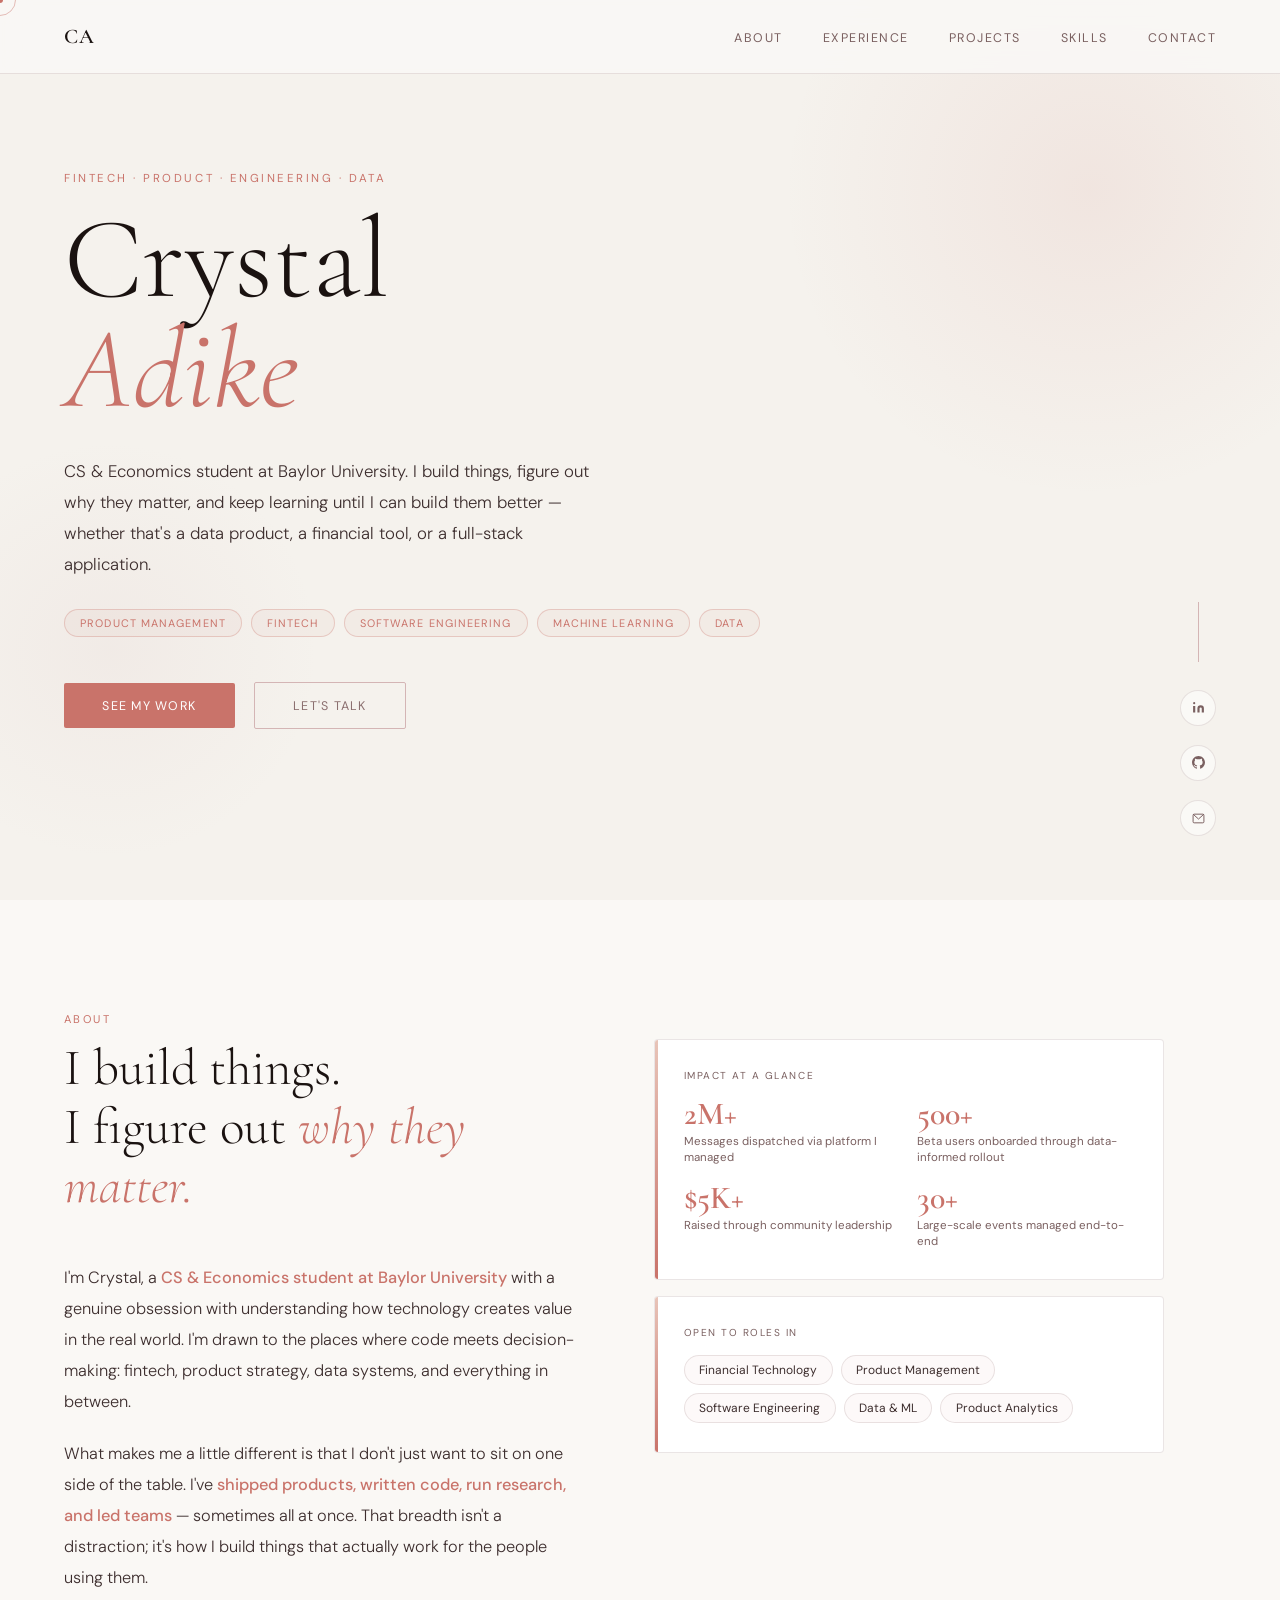
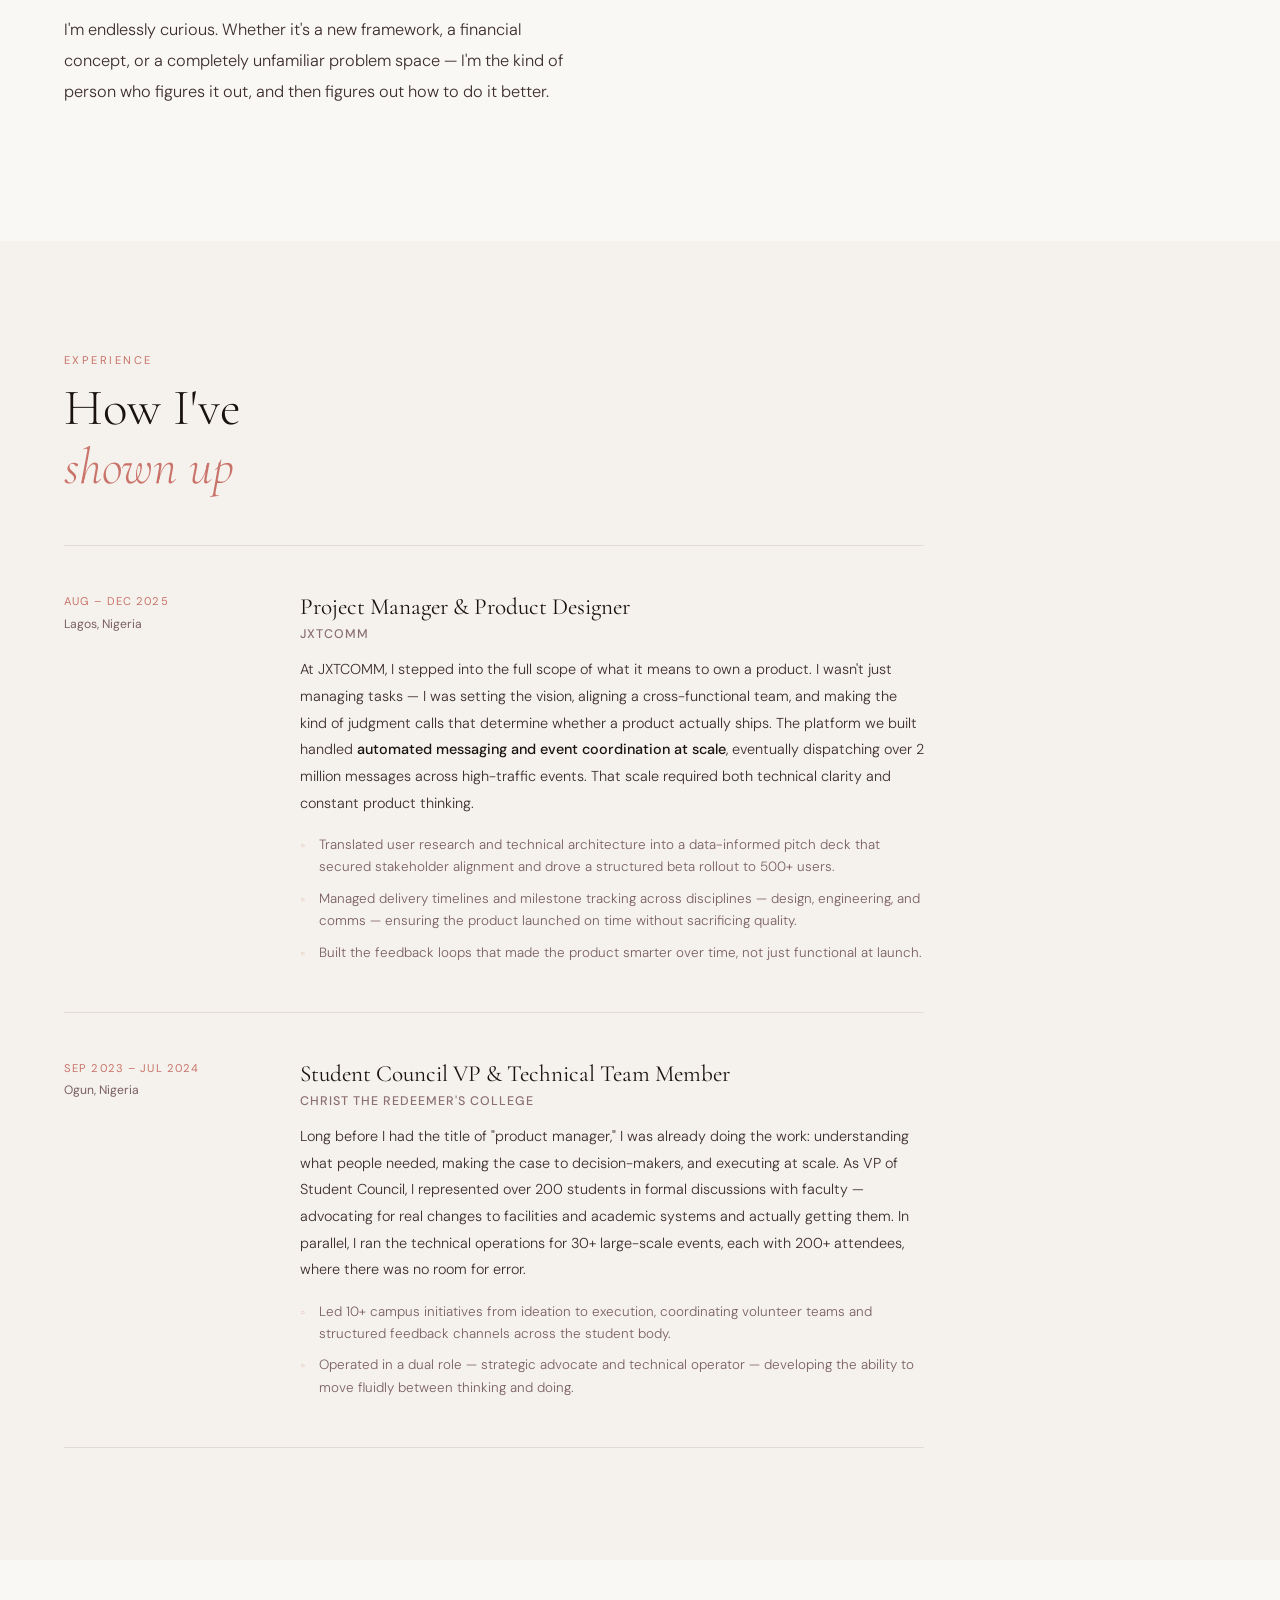
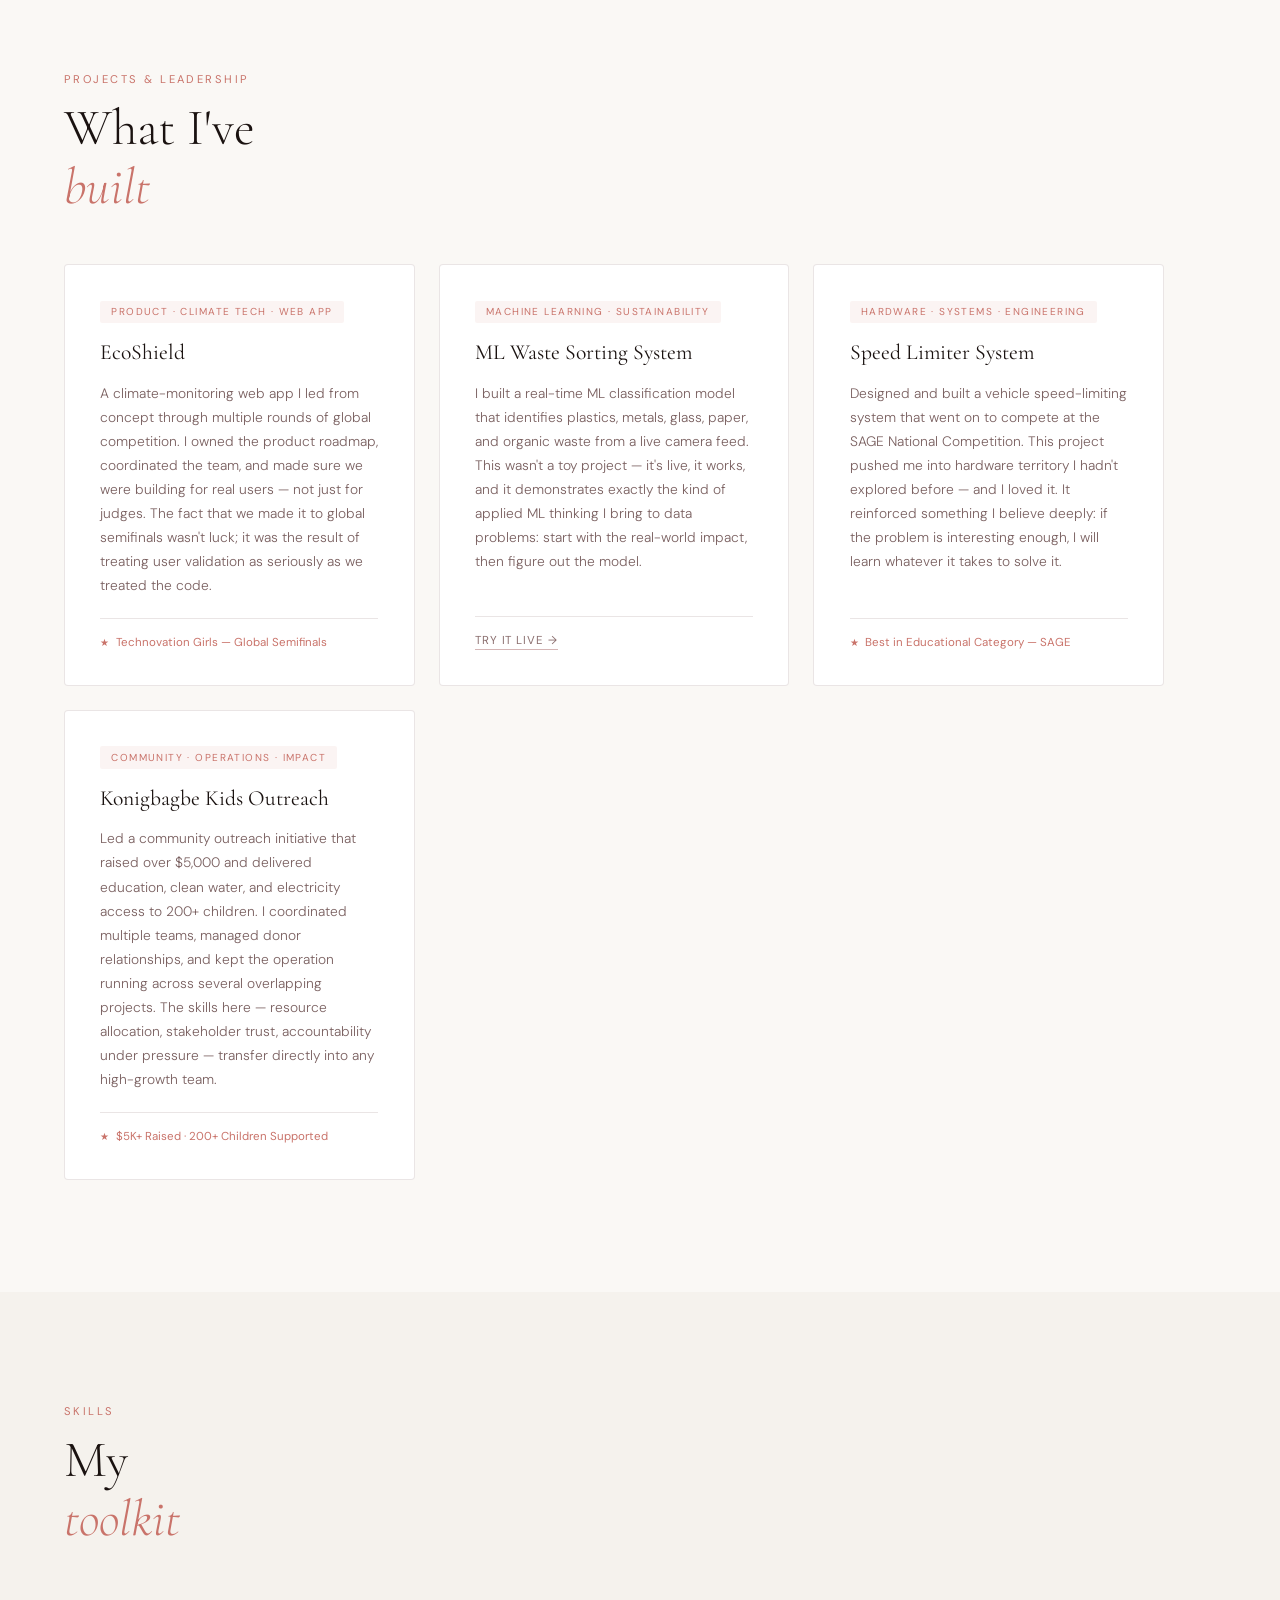
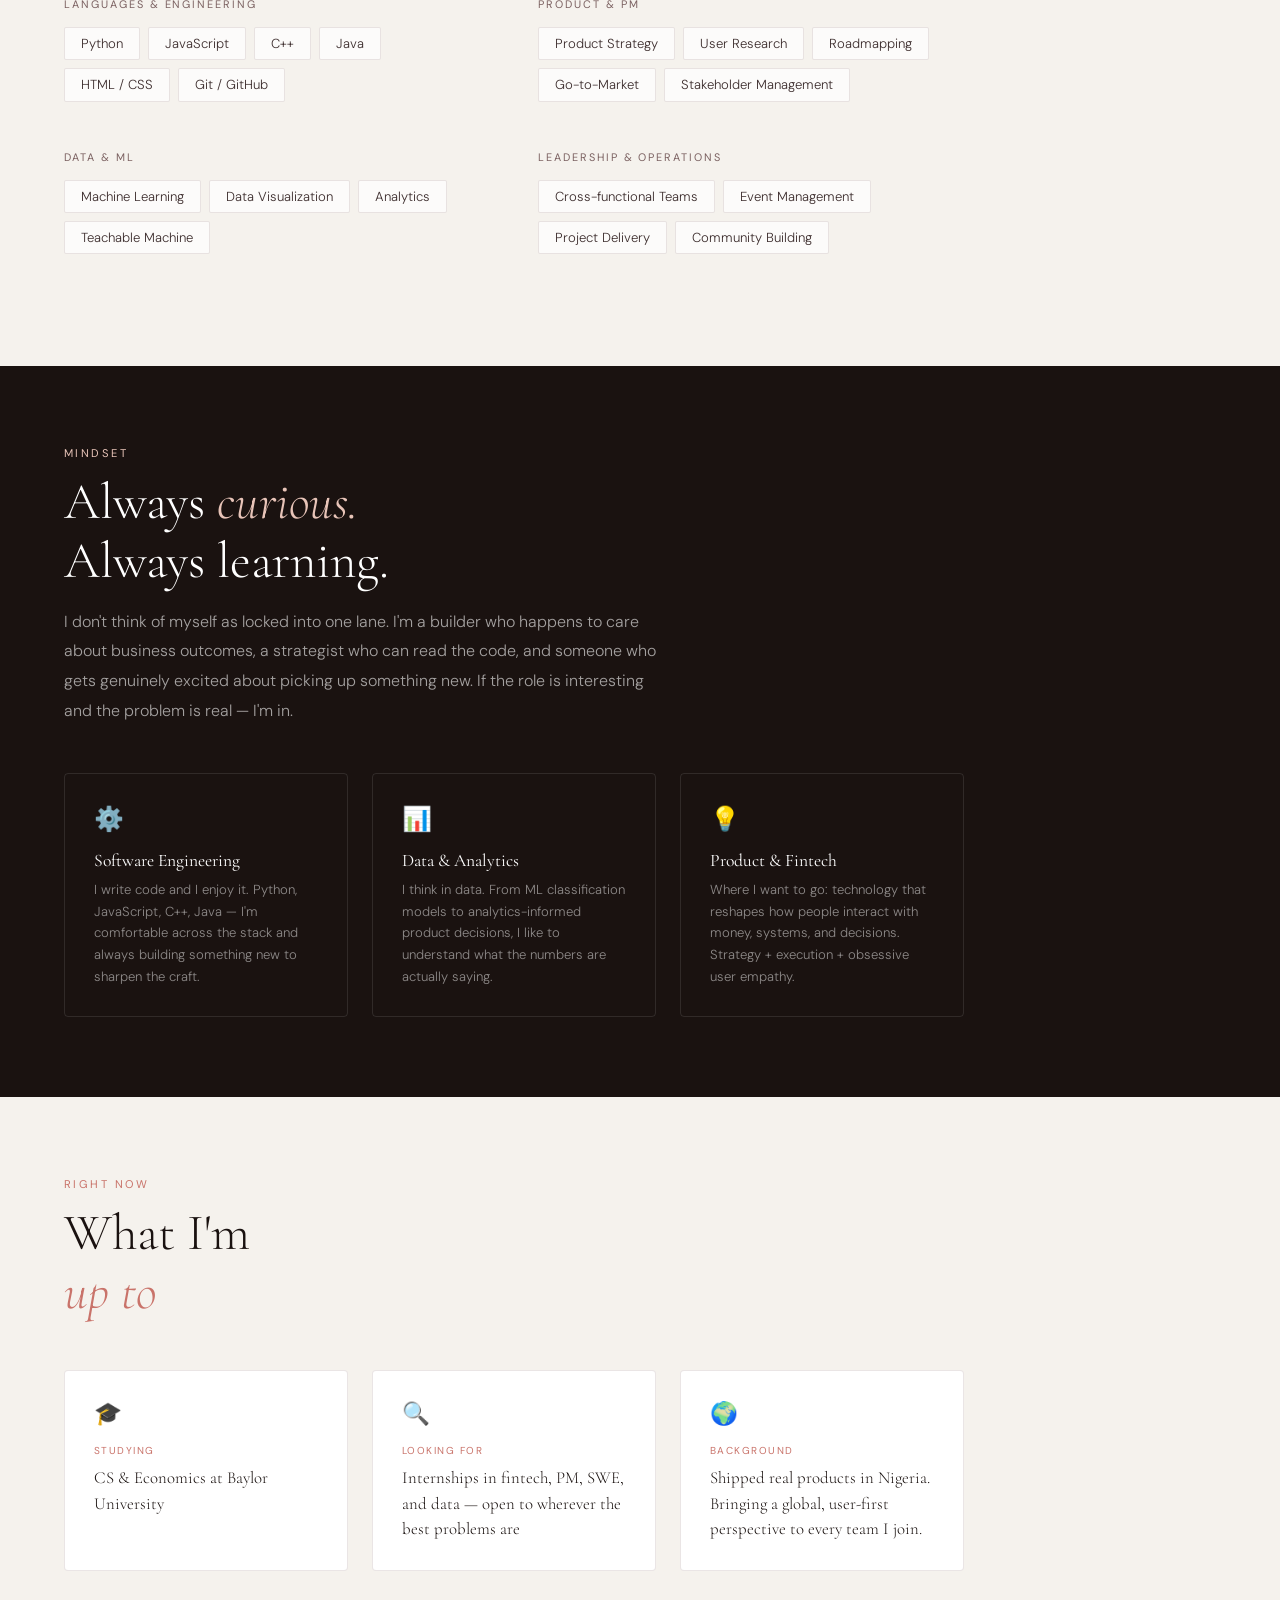
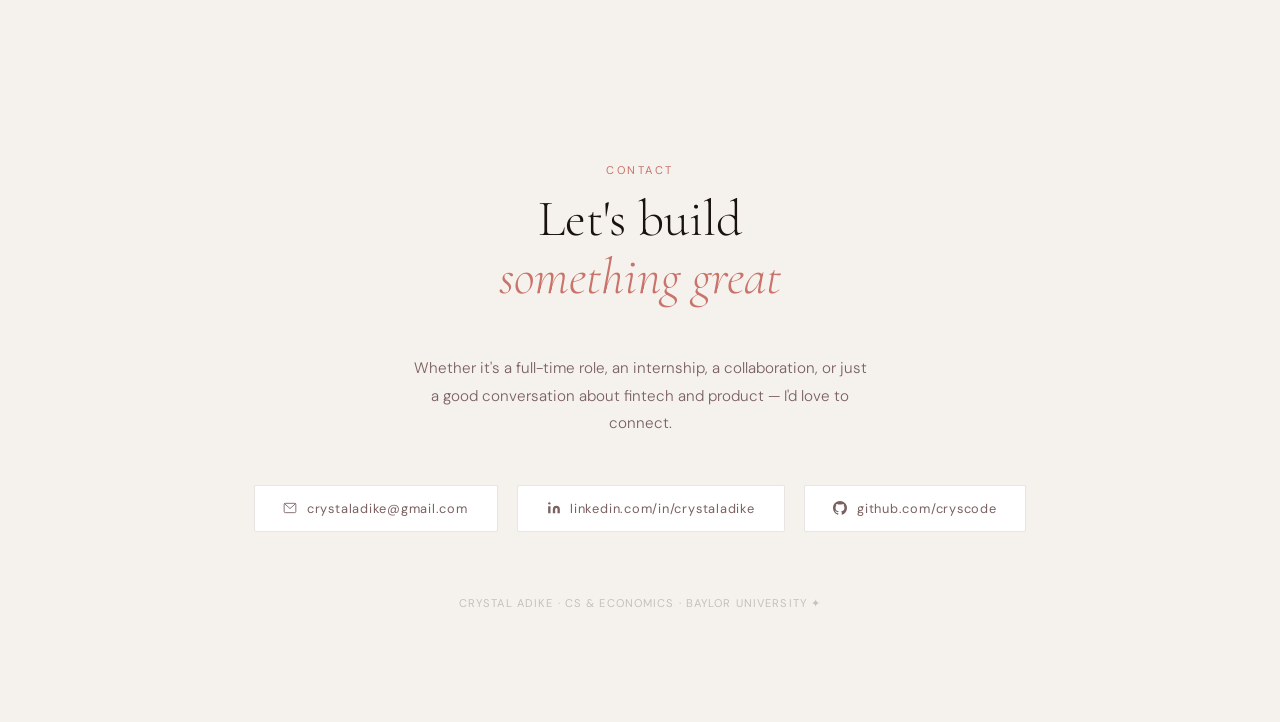
==== index.html @ 2ff9d984 "Update index.html" ====
<!DOCTYPE html>
<html lang="en">
<head>
<meta charset="UTF-8" />
<meta name="viewport" content="width=device-width, initial-scale=1.0"/>
<title>Crystal Adike</title>
<link href="https://fonts.googleapis.com/css2?family=Cormorant+Garamond:ital,wght@0,300;0,400;0,600;1,300;1,400&family=DM+Sans:opsz,wght@9..40,300;9..40,400;9..40,500&display=swap" rel="stylesheet"/>
<style>
  :root {
    --cream: #faf8f5;
    --warm-white: #f5f2ed;
    --blush: #e8c4b8;
    --rose: #c9736a;
    --deep-rose: #a85850;
    --mauve: #8b6f6f;
    --soft-mauve: #d4b5b5;
    --ink: #1a1210;
    --ink-light: #3d2e2e;
    --muted: #7a6060;
    --line: rgba(139,111,111,0.18);
  }
  *, *::before, *::after { box-sizing: border-box; margin: 0; padding: 0; }
  html { scroll-behavior: smooth; }
  body { font-family: 'DM Sans', sans-serif; background: var(--cream); color: var(--ink); overflow-x: hidden; }
  body::before {
    content: ''; position: fixed; inset: 0;
    background-image: url("data:image/svg+xml,%3Csvg viewBox='0 0 256 256' xmlns='http://www.w3.org/2000/svg'%3E%3Cfilter id='n'%3E%3CfeTurbulence type='fractalNoise' baseFrequency='0.9' numOctaves='4' stitchTiles='stitch'/%3E%3C/filter%3E%3Crect width='100%25' height='100%25' filter='url(%23n)' opacity='0.03'/%3E%3C/svg%3E");
    pointer-events: none; z-index: 0; opacity: 0.4;
  }

  /* ── NAV ── */
  nav {
    position: fixed; top: 0; left: 0; right: 0; z-index: 100;
    display: flex; justify-content: space-between; align-items: center;
    padding: 1.5rem 4rem;
    background: rgba(250,248,245,0.9); backdrop-filter: blur(14px);
    border-bottom: 1px solid var(--line);
  }
  .nav-logo { font-family: 'Cormorant Garamond', serif; font-size: 1.3rem; font-weight: 600; letter-spacing: 0.04em; color: var(--ink); text-decoration: none; }
  .nav-links { display: flex; gap: 2.5rem; list-style: none; }
  .nav-links a { font-size: 0.78rem; letter-spacing: 0.12em; text-transform: uppercase; color: var(--muted); text-decoration: none; transition: color 0.25s; }
  .nav-links a:hover { color: var(--rose); }

  /* ── HERO ── */
  #hero { min-height: 100vh; display: flex; flex-direction: column; justify-content: center; padding: 0 4rem; position: relative; overflow: visible; }
  .hero-bg-circle { position: absolute; border-radius: 50%; pointer-events: none; }
  .hero-bg-circle.c1 { width: 620px; height: 620px; background: radial-gradient(circle, rgba(201,115,106,0.1) 0%, transparent 70%); top: -120px; right: -120px; animation: float 8s ease-in-out infinite; }
  .hero-bg-circle.c2 { width: 420px; height: 420px; background: radial-gradient(circle, rgba(212,181,181,0.12) 0%, transparent 70%); bottom: 40px; left: -100px; animation: float 11s ease-in-out infinite reverse; }
  @keyframes float { 0%,100%{transform:translateY(0)} 50%{transform:translateY(-28px)} }

  .hero-eyebrow { font-size: 0.72rem; letter-spacing: 0.22em; text-transform: uppercase; color: var(--rose); margin-bottom: 1.2rem; opacity: 0; animation: fadeUp 0.8s 0.2s forwards; }
  .hero-name { font-family: 'Cormorant Garamond', serif; font-size: clamp(4rem,9vw,8rem); font-weight: 300; line-height: 0.95; color: var(--ink); opacity: 0; animation: fadeUp 0.9s 0.4s forwards; }
  .hero-name span { font-style: italic; color: var(--rose); }

  .hero-tagline { margin-top: 2rem; font-size: 1.05rem; font-weight: 300; color: var(--ink-light); max-width: 540px; line-height: 1.85; opacity: 0; animation: fadeUp 0.9s 0.6s forwards; }

  .hero-pills { margin-top: 1.8rem; display: flex; gap: 0.55rem; flex-wrap: wrap; opacity: 0; animation: fadeUp 0.9s 0.75s forwards; }
  .hero-pill { font-size: 0.68rem; letter-spacing: 0.1em; text-transform: uppercase; color: var(--rose); border: 1px solid rgba(201,115,106,0.3); padding: 0.38rem 0.95rem; border-radius: 20px; background: rgba(201,115,106,0.05); }

  .hero-cta { margin-top: 2.8rem; display: flex; gap: 1.2rem; align-items: center; opacity: 0; animation: fadeUp 0.9s 0.9s forwards; }
  .btn-primary { display: inline-block; padding: 0.9rem 2.4rem; background: var(--rose); color: #fff; font-size: 0.78rem; letter-spacing: 0.1em; text-transform: uppercase; text-decoration: none; border-radius: 2px; transition: background 0.25s, transform 0.2s; }
  .btn-primary:hover { background: var(--deep-rose); transform: translateY(-2px); }
  .btn-ghost { display: inline-block; padding: 0.9rem 2.4rem; border: 1px solid var(--soft-mauve); color: var(--mauve); font-size: 0.78rem; letter-spacing: 0.1em; text-transform: uppercase; text-decoration: none; border-radius: 2px; transition: border-color 0.25s, color 0.25s, transform 0.2s; }
  .btn-ghost:hover { border-color: var(--rose); color: var(--rose); transform: translateY(-2px); }

  .hero-socials { position: absolute; right: 4rem; bottom: 4rem; display: flex; flex-direction: column; gap: 1.2rem; align-items: center; opacity: 0; animation: fadeIn 1s 1.3s forwards; }
  .hero-socials::before { content: ''; display: block; width: 1px; height: 60px; background: var(--soft-mauve); margin-bottom: 0.5rem; }
  .social-icon { width: 36px; height: 36px; display: flex; align-items: center; justify-content: center; border: 1px solid var(--line); border-radius: 50%; color: var(--muted); text-decoration: none; transition: all 0.25s; background: rgba(255,255,255,0.5); }
  .social-icon:hover { border-color: var(--rose); color: var(--rose); background: rgba(201,115,106,0.08); transform: scale(1.1); }

  @keyframes fadeUp { from{opacity:0;transform:translateY(24px)} to{opacity:1;transform:translateY(0)} }
  @keyframes fadeIn { from{opacity:0} to{opacity:1} }

  /* ── SECTIONS ── */
  section { padding: 7rem 4rem; position: relative; }
  section:nth-child(even) { background: var(--warm-white); }
  .section-label { font-size: 0.7rem; letter-spacing: 0.22em; text-transform: uppercase; color: var(--rose); margin-bottom: 0.8rem; }
  .section-title { font-family: 'Cormorant Garamond', serif; font-size: clamp(2rem,4vw,3.2rem); font-weight: 300; line-height: 1.15; color: var(--ink); margin-bottom: 3rem; }
  .section-title em { font-style: italic; color: var(--rose); }

  /* ── ABOUT ── */
  #about .about-grid { display: grid; grid-template-columns: 1fr 1fr; gap: 5rem; align-items: start; max-width: 1100px; }
  .about-text p { font-size: 1.02rem; font-weight: 300; color: var(--ink-light); line-height: 1.9; margin-bottom: 1.3rem; }
  .about-text strong { font-weight: 500; color: var(--rose); }
  .about-cards { display: flex; flex-direction: column; gap: 1rem; }
  .about-card { background: #fff; border: 1px solid var(--line); border-radius: 4px; padding: 1.8rem; position: relative; overflow: hidden; }
  .about-card::before { content: ''; position: absolute; top: 0; left: 0; width: 3px; height: 100%; background: linear-gradient(to bottom, var(--blush), var(--rose)); }
  .about-card-label { font-size: 0.63rem; letter-spacing: 0.15em; text-transform: uppercase; color: var(--muted); margin-bottom: 1rem; }
  .stat-row { display: grid; grid-template-columns: 1fr 1fr; gap: 1rem; }
  .stat-item { display: flex; flex-direction: column; gap: 0.25rem; }
  .stat-num { font-family: 'Cormorant Garamond', serif; font-size: 2rem; font-weight: 600; color: var(--rose); line-height: 1; }
  .stat-label { font-size: 0.72rem; color: var(--muted); line-height: 1.4; }
  .focus-tags { display: flex; flex-wrap: wrap; gap: 0.5rem; }
  .focus-tag { font-size: 0.75rem; color: var(--ink-light); border: 1px solid var(--line); padding: 0.38rem 0.9rem; border-radius: 20px; background: rgba(201,115,106,0.04); }

  /* ── EXPERIENCE ── */
  #experience .exp-list { max-width: 860px; }
  .exp-item { display: grid; grid-template-columns: 180px 1fr; gap: 3.5rem; padding: 3rem 0; border-bottom: 1px solid var(--line); }
  .exp-item:first-of-type { border-top: 1px solid var(--line); }
  .exp-date { font-size: 0.7rem; letter-spacing: 0.1em; color: var(--rose); text-transform: uppercase; margin-bottom: 0.4rem; }
  .exp-location { font-size: 0.76rem; color: var(--muted); line-height: 1.5; }
  .exp-role { font-family: 'Cormorant Garamond', serif; font-size: 1.45rem; font-weight: 400; color: var(--ink); margin-bottom: 0.25rem; line-height: 1.2; }
  .exp-company { font-size: 0.78rem; font-weight: 500; letter-spacing: 0.08em; text-transform: uppercase; color: var(--mauve); margin-bottom: 0.9rem; }
  .exp-narrative { font-size: 0.9rem; font-weight: 300; color: var(--ink-light); line-height: 1.85; margin-bottom: 1.1rem; }
  .exp-narrative strong { font-weight: 500; color: var(--ink); }
  .exp-highlights { list-style: none; display: flex; flex-direction: column; gap: 0.6rem; }
  .exp-highlights li { font-size: 0.84rem; font-weight: 300; color: var(--muted); line-height: 1.65; padding-left: 1.2rem; position: relative; }
  .exp-highlights li::before { content: '◦'; position: absolute; left: 0; color: var(--blush); font-size: 0.9rem; }

  /* ── PROJECTS ── */
  #projects .projects-grid { display: grid; grid-template-columns: repeat(auto-fill, minmax(300px, 1fr)); gap: 1.5rem; max-width: 1100px; }
  .project-card { background: #fff; border: 1px solid var(--line); border-radius: 4px; padding: 2.2rem; transition: transform 0.3s, box-shadow 0.3s; position: relative; overflow: hidden; display: flex; flex-direction: column; }
  .project-card::after { content: ''; position: absolute; bottom: 0; left: 0; right: 0; height: 3px; background: linear-gradient(to right, var(--blush), var(--rose)); transform: scaleX(0); transform-origin: left; transition: transform 0.35s; }
  .project-card:hover { transform: translateY(-5px); box-shadow: 0 18px 44px rgba(139,111,111,0.11); }
  .project-card:hover::after { transform: scaleX(1); }
  .project-tag { display: inline-block; font-size: 0.63rem; letter-spacing: 0.14em; text-transform: uppercase; color: var(--rose); background: rgba(201,115,106,0.08); padding: 0.3rem 0.7rem; border-radius: 2px; margin-bottom: 1rem; width: fit-content; }
  .project-title { font-family: 'Cormorant Garamond', serif; font-size: 1.35rem; font-weight: 400; color: var(--ink); margin-bottom: 0.9rem; line-height: 1.25; }
  .project-desc { font-size: 0.86rem; font-weight: 300; color: var(--muted); line-height: 1.75; flex: 1; }
  .project-footer { display: flex; align-items: center; justify-content: space-between; margin-top: 1.3rem; padding-top: 1rem; border-top: 1px solid var(--line); }
  .project-award { display: flex; align-items: center; gap: 0.4rem; font-size: 0.72rem; color: var(--rose); }
  .project-award::before { content: '★'; font-size: 0.65rem; }
  .project-link { font-size: 0.72rem; letter-spacing: 0.08em; text-transform: uppercase; color: var(--mauve); text-decoration: none; border-bottom: 1px solid var(--soft-mauve); padding-bottom: 1px; transition: color 0.2s, border-color 0.2s; }
  .project-link:hover { color: var(--rose); border-color: var(--rose); }

  /* ── SKILLS ── */
  #skills .skills-layout { display: grid; grid-template-columns: repeat(2, 1fr); gap: 3rem; max-width: 900px; }
  .skill-group-title { font-size: 0.68rem; letter-spacing: 0.18em; text-transform: uppercase; color: var(--muted); margin-bottom: 1rem; }
  .skill-tags { display: flex; flex-wrap: wrap; gap: 0.5rem; }
  .skill-tag { font-size: 0.82rem; font-weight: 300; color: var(--ink-light); border: 1px solid var(--line); padding: 0.45rem 1rem; border-radius: 2px; transition: all 0.25s; background: rgba(255,255,255,0.7); }
  .skill-tag:hover { border-color: var(--rose); color: var(--rose); background: rgba(201,115,106,0.04); }

  /* ── LEARNING BANNER ── */
  #learning {
    background: var(--ink); color: #fff; padding: 5rem 4rem;
  }
  #learning .section-label { color: var(--blush); }
  #learning .section-title { color: #fff; margin-bottom: 1rem; }
  #learning .section-title em { color: var(--blush); }
  .learning-sub { font-size: 1rem; font-weight: 300; color: rgba(255,255,255,0.6); max-width: 600px; line-height: 1.85; margin-bottom: 3rem; }
  .learning-grid { display: grid; grid-template-columns: repeat(3, 1fr); gap: 1.5rem; max-width: 900px; }
  .learning-card { border: 1px solid rgba(255,255,255,0.1); border-radius: 4px; padding: 1.8rem; transition: border-color 0.3s, background 0.3s; }
  .learning-card:hover { border-color: rgba(232,196,184,0.35); background: rgba(255,255,255,0.03); }
  .learning-icon { font-size: 1.5rem; margin-bottom: 1rem; }
  .learning-card-title { font-family: 'Cormorant Garamond', serif; font-size: 1.1rem; font-weight: 400; color: #fff; margin-bottom: 0.5rem; }
  .learning-card-text { font-size: 0.82rem; font-weight: 300; color: rgba(255,255,255,0.5); line-height: 1.65; }

  /* ── CURRENTLY ── */
  #currently { padding: 5rem 4rem; }
  .currently-grid { display: grid; grid-template-columns: repeat(3, 1fr); gap: 1.5rem; max-width: 900px; }
  .currently-card { border: 1px solid var(--line); border-radius: 4px; padding: 1.8rem; background: #fff; transition: border-color 0.3s; }
  .currently-card:hover { border-color: var(--soft-mauve); }
  .currently-icon { font-size: 1.4rem; margin-bottom: 1rem; }
  .currently-label { font-size: 0.63rem; letter-spacing: 0.15em; text-transform: uppercase; color: var(--rose); margin-bottom: 0.5rem; }
  .currently-val { font-family: 'Cormorant Garamond', serif; font-size: 1.05rem; font-weight: 300; color: var(--ink); line-height: 1.5; }

  /* ── CONTACT ── */
  #contact { text-align: center; background: var(--warm-white); }
  .contact-sub { font-size: 0.95rem; font-weight: 300; color: var(--muted); margin: 0 auto 3rem; max-width: 460px; line-height: 1.8; }
  .contact-links { display: flex; justify-content: center; gap: 1.2rem; flex-wrap: wrap; margin-bottom: 4rem; }
  .contact-link { display: flex; align-items: center; gap: 0.6rem; font-size: 0.8rem; letter-spacing: 0.06em; color: var(--muted); text-decoration: none; padding: 0.85rem 1.8rem; border: 1px solid var(--line); border-radius: 2px; background: #fff; transition: all 0.25s; }
  .contact-link:hover { border-color: var(--rose); color: var(--rose); background: rgba(201,115,106,0.04); }
  .footer-note { font-size: 0.7rem; color: rgba(26,18,16,0.22); letter-spacing: 0.1em; text-transform: uppercase; }

  /* ── REVEAL ── */
  .reveal { opacity: 0; transform: translateY(28px); transition: opacity 0.7s ease, transform 0.7s ease; }
  .reveal.visible { opacity: 1; transform: translateY(0); }

  /* ── CURSOR ── */
  .cursor-dot { width: 6px; height: 6px; background: var(--rose); border-radius: 50%; position: fixed; pointer-events: none; z-index: 9999; transform: translate(-50%,-50%); }
  .cursor-ring { width: 32px; height: 32px; border: 1px solid rgba(201,115,106,0.45); border-radius: 50%; position: fixed; pointer-events: none; z-index: 9998; transform: translate(-50%,-50%); transition: width 0.2s, height 0.2s, border-color 0.2s; }

  /* ── RESPONSIVE ── */
  @media (max-width: 768px) {
    nav { padding: 1.2rem 1.5rem; }
    .nav-links { gap: 1.5rem; }
    section, #learning, #currently, #contact { padding: 5rem 1.5rem; }
    #hero { padding: 0 1.5rem; }
    #about .about-grid, #skills .skills-layout, .learning-grid, .currently-grid { grid-template-columns: 1fr; gap: 2rem; }
    .exp-item { grid-template-columns: 1fr; gap: 0.5rem; }
    .hero-socials { display: none; }
  }
</style>
</head>
<body>

<div class="cursor-dot" id="dot"></div>
<div class="cursor-ring" id="ring"></div>

<!-- NAV -->
<nav>
  <a href="#hero" class="nav-logo">CA</a>
  <ul class="nav-links">
    <li><a href="#about">About</a></li>
    <li><a href="#experience">Experience</a></li>
    <li><a href="#projects">Projects</a></li>
    <li><a href="#skills">Skills</a></li>
    <li><a href="#contact">Contact</a></li>
  </ul>
</nav>

<!-- HERO -->
<section id="hero">
  <div class="hero-bg-circle c1"></div>
  <div class="hero-bg-circle c2"></div>
  <p class="hero-eyebrow">Fintech · Product · Engineering · Data</p>
  <h1 class="hero-name">Crystal<br/><span>Adike</span></h1>
  <p class="hero-tagline">CS & Economics student at Baylor University. I build things, figure out why they matter, and keep learning until I can build them better — whether that's a data product, a financial tool, or a full-stack application.</p>
  <div class="hero-pills">
    <span class="hero-pill">Product Management</span>
    <span class="hero-pill">Fintech</span>
    <span class="hero-pill">Software Engineering</span>
    <span class="hero-pill">Machine Learning</span>
    <span class="hero-pill">Data</span>
  </div>
  <div class="hero-cta">
    <a href="#projects" class="btn-primary">See My Work</a>
    <a href="#contact" class="btn-ghost">Let's Talk</a>
  </div>
  <div class="hero-socials">
    <a href="https://linkedin.com/in/crystaladike" target="_blank" class="social-icon" title="LinkedIn">
      <svg width="13" height="13" viewBox="0 0 24 24" fill="currentColor"><path d="M16 8a6 6 0 016 6v7h-4v-7a2 2 0 00-2-2 2 2 0 00-2 2v7h-4v-7a6 6 0 016-6zM2 9h4v12H2z"/><circle cx="4" cy="4" r="2"/></svg>
    </a>
    <a href="https://github.com/cryscode" target="_blank" class="social-icon" title="GitHub">
      <svg width="13" height="13" viewBox="0 0 24 24" fill="currentColor"><path d="M12 0C5.37 0 0 5.37 0 12c0 5.3 3.438 9.8 8.205 11.385.6.113.82-.258.82-.577 0-.285-.01-1.04-.015-2.04-3.338.724-4.042-1.61-4.042-1.61-.546-1.387-1.333-1.756-1.333-1.756-1.09-.745.083-.73.083-.73 1.205.085 1.838 1.236 1.838 1.236 1.07 1.835 2.809 1.305 3.495.998.108-.776.417-1.305.76-1.605-2.665-.3-5.466-1.332-5.466-5.93 0-1.31.465-2.38 1.235-3.22-.135-.303-.54-1.523.105-3.176 0 0 1.005-.322 3.3 1.23.96-.267 1.98-.399 3-.405 1.02.006 2.04.138 3 .405 2.28-1.552 3.285-1.23 3.285-1.23.645 1.653.24 2.873.12 3.176.765.84 1.23 1.91 1.23 3.22 0 4.61-2.805 5.625-5.475 5.92.42.36.81 1.096.81 2.22 0 1.606-.015 2.896-.015 3.286 0 .315.21.69.825.57C20.565 21.795 24 17.295 24 12c0-6.63-5.37-12-12-12"/></svg>
    </a>
    <a href="mailto:crystaladike@gmail.com" class="social-icon" title="Email">
      <svg width="13" height="13" viewBox="0 0 24 24" fill="none" stroke="currentColor" stroke-width="1.8"><rect x="2" y="4" width="20" height="16" rx="2"/><polyline points="2,4 12,13 22,4"/></svg>
    </a>
  </div>
</section>

<!-- ABOUT -->
<section id="about">
  <p class="section-label reveal">About</p>
  <div class="about-grid">
    <div class="about-text reveal">
      <h2 class="section-title">I build things.<br/>I figure out <em>why they matter.</em></h2>
      <p>I'm Crystal, a <strong>CS & Economics student at Baylor University</strong> with a genuine obsession with understanding how technology creates value in the real world. I'm drawn to the places where code meets decision-making: fintech, product strategy, data systems, and everything in between.</p>
      <p>What makes me a little different is that I don't just want to sit on one side of the table. I've <strong>shipped products, written code, run research, and led teams</strong> — sometimes all at once. That breadth isn't a distraction; it's how I build things that actually work for the people using them.</p>
      <p>I'm endlessly curious. Whether it's a new framework, a financial concept, or a completely unfamiliar problem space — I'm the kind of person who figures it out, and then figures out how to do it better.</p>
    </div>
    <div class="about-visual reveal">
      <div class="about-cards">
        <div class="about-card">
          <p class="about-card-label">Impact at a glance</p>
          <div class="stat-row">
            <div class="stat-item"><span class="stat-num">2M+</span><span class="stat-label">Messages dispatched via platform I managed</span></div>
            <div class="stat-item"><span class="stat-num">500+</span><span class="stat-label">Beta users onboarded through data-informed rollout</span></div>
            <div class="stat-item"><span class="stat-num">$5K+</span><span class="stat-label">Raised through community leadership</span></div>
            <div class="stat-item"><span class="stat-num">30+</span><span class="stat-label">Large-scale events managed end-to-end</span></div>
          </div>
        </div>
        <div class="about-card">
          <p class="about-card-label">Open to roles in</p>
          <div class="focus-tags">
            <span class="focus-tag">Financial Technology</span>
            <span class="focus-tag">Product Management</span>
            <span class="focus-tag">Software Engineering</span>
            <span class="focus-tag">Data & ML</span>
            <span class="focus-tag">Product Analytics</span>
          </div>
        </div>
      </div>
    </div>
  </div>
</section>

<!-- EXPERIENCE -->
<section id="experience">
  <p class="section-label reveal">Experience</p>
  <h2 class="section-title reveal">How I've<br/><em>shown up</em></h2>
  <div class="exp-list">

    <div class="exp-item reveal">
      <div class="exp-meta">
        <p class="exp-date">Aug – Dec 2025</p>
        <p class="exp-location">Lagos, Nigeria</p>
      </div>
      <div>
        <p class="exp-role">Project Manager & Product Designer</p>
        <p class="exp-company">JXTCOMM</p>
        <p class="exp-narrative">
          At JXTCOMM, I stepped into the full scope of what it means to own a product. I wasn't just managing tasks — I was setting the vision, aligning a cross-functional team, and making the kind of judgment calls that determine whether a product actually ships. The platform we built handled <strong>automated messaging and event coordination at scale</strong>, eventually dispatching over 2 million messages across high-traffic events. That scale required both technical clarity and constant product thinking.
        </p>
        <ul class="exp-highlights">
          <li>Translated user research and technical architecture into a data-informed pitch deck that secured stakeholder alignment and drove a structured beta rollout to 500+ users.</li>
          <li>Managed delivery timelines and milestone tracking across disciplines — design, engineering, and comms — ensuring the product launched on time without sacrificing quality.</li>
          <li>Built the feedback loops that made the product smarter over time, not just functional at launch.</li>
        </ul>
      </div>
    </div>

    <div class="exp-item reveal">
      <div class="exp-meta">
        <p class="exp-date">Sep 2023 – Jul 2024</p>
        <p class="exp-location">Ogun, Nigeria</p>
      </div>
      <div>
        <p class="exp-role">Student Council VP & Technical Team Member</p>
        <p class="exp-company">Christ The Redeemer's College</p>
        <p class="exp-narrative">
          Long before I had the title of "product manager," I was already doing the work: understanding what people needed, making the case to decision-makers, and executing at scale. As VP of Student Council, I represented over 200 students in formal discussions with faculty — advocating for real changes to facilities and academic systems and actually getting them. In parallel, I ran the technical operations for 30+ large-scale events, each with 200+ attendees, where there was no room for error.
        </p>
        <ul class="exp-highlights">
          <li>Led 10+ campus initiatives from ideation to execution, coordinating volunteer teams and structured feedback channels across the student body.</li>
          <li>Operated in a dual role — strategic advocate and technical operator — developing the ability to move fluidly between thinking and doing.</li>
        </ul>
      </div>
    </div>

  </div>
</section>

<!-- PROJECTS -->
<section id="projects">
  <p class="section-label reveal">Projects & Leadership</p>
  <h2 class="section-title reveal">What I've<br/><em>built</em></h2>
  <div class="projects-grid">

    <div class="project-card reveal">
      <span class="project-tag">Product · Climate Tech · Web App</span>
      <h3 class="project-title">EcoShield</h3>
      <p class="project-desc">A climate-monitoring web app I led from concept through multiple rounds of global competition. I owned the product roadmap, coordinated the team, and made sure we were building for real users — not just for judges. The fact that we made it to global semifinals wasn't luck; it was the result of treating user validation as seriously as we treated the code.</p>
      <div class="project-footer"><span class="project-award">Technovation Girls — Global Semifinals</span></div>
    </div>

    <div class="project-card reveal">
      <span class="project-tag">Machine Learning · Sustainability</span>
      <h3 class="project-title">ML Waste Sorting System</h3>
      <p class="project-desc">I built a real-time ML classification model that identifies plastics, metals, glass, paper, and organic waste from a live camera feed. This wasn't a toy project — it's live, it works, and it demonstrates exactly the kind of applied ML thinking I bring to data problems: start with the real-world impact, then figure out the model.</p>
      <div class="project-footer"><a href="https://gwqntv.csb.app/" target="_blank" class="project-link">Try it live →</a></div>
    </div>

    <div class="project-card reveal">
      <span class="project-tag">Hardware · Systems · Engineering</span>
      <h3 class="project-title">Speed Limiter System</h3>
      <p class="project-desc">Designed and built a vehicle speed-limiting system that went on to compete at the SAGE National Competition. This project pushed me into hardware territory I hadn't explored before — and I loved it. It reinforced something I believe deeply: if the problem is interesting enough, I will learn whatever it takes to solve it.</p>
      <div class="project-footer"><span class="project-award">Best in Educational Category — SAGE</span></div>
    </div>

    <div class="project-card reveal">
      <span class="project-tag">Community · Operations · Impact</span>
      <h3 class="project-title">Konigbagbe Kids Outreach</h3>
      <p class="project-desc">Led a community outreach initiative that raised over $5,000 and delivered education, clean water, and electricity access to 200+ children. I coordinated multiple teams, managed donor relationships, and kept the operation running across several overlapping projects. The skills here — resource allocation, stakeholder trust, accountability under pressure — transfer directly into any high-growth team.</p>
      <div class="project-footer"><span class="project-award">$5K+ Raised · 200+ Children Supported</span></div>
    </div>

  </div>
</section>

<!-- SKILLS -->
<section id="skills">
  <p class="section-label reveal">Skills</p>
  <h2 class="section-title reveal">My<br/><em>toolkit</em></h2>
  <div class="skills-layout">
    <div class="reveal">
      <p class="skill-group-title">Languages & Engineering</p>
      <div class="skill-tags">
        <span class="skill-tag">Python</span>
        <span class="skill-tag">JavaScript</span>
        <span class="skill-tag">C++</span>
        <span class="skill-tag">Java</span>
        <span class="skill-tag">HTML / CSS</span>
        <span class="skill-tag">Git / GitHub</span>
      </div>
    </div>
    <div class="reveal">
      <p class="skill-group-title">Product & PM</p>
      <div class="skill-tags">
        <span class="skill-tag">Product Strategy</span>
        <span class="skill-tag">User Research</span>
        <span class="skill-tag">Roadmapping</span>
        <span class="skill-tag">Go-to-Market</span>
        <span class="skill-tag">Stakeholder Management</span>
      </div>
    </div>
    <div class="reveal">
      <p class="skill-group-title">Data & ML</p>
      <div class="skill-tags">
        <span class="skill-tag">Machine Learning</span>
        <span class="skill-tag">Data Visualization</span>
        <span class="skill-tag">Analytics</span>
        <span class="skill-tag">Teachable Machine</span>
      </div>
    </div>
    <div class="reveal">
      <p class="skill-group-title">Leadership & Operations</p>
      <div class="skill-tags">
        <span class="skill-tag">Cross-functional Teams</span>
        <span class="skill-tag">Event Management</span>
        <span class="skill-tag">Project Delivery</span>
        <span class="skill-tag">Community Building</span>
      </div>
    </div>
  </div>
</section>

<!-- LEARNING BANNER -->
<section id="learning">
  <p class="section-label reveal">Mindset</p>
  <h2 class="section-title reveal">Always <em>curious.</em><br/>Always learning.</h2>
  <p class="learning-sub reveal">I don't think of myself as locked into one lane. I'm a builder who happens to care about business outcomes, a strategist who can read the code, and someone who gets genuinely excited about picking up something new. If the role is interesting and the problem is real — I'm in.</p>
  <div class="learning-grid">
    <div class="learning-card reveal">
      <div class="learning-icon">⚙️</div>
      <p class="learning-card-title">Software Engineering</p>
      <p class="learning-card-text">I write code and I enjoy it. Python, JavaScript, C++, Java — I'm comfortable across the stack and always building something new to sharpen the craft.</p>
    </div>
    <div class="learning-card reveal">
      <div class="learning-icon">📊</div>
      <p class="learning-card-title">Data & Analytics</p>
      <p class="learning-card-text">I think in data. From ML classification models to analytics-informed product decisions, I like to understand what the numbers are actually saying.</p>
    </div>
    <div class="learning-card reveal">
      <div class="learning-icon">💡</div>
      <p class="learning-card-title">Product & Fintech</p>
      <p class="learning-card-text">Where I want to go: technology that reshapes how people interact with money, systems, and decisions. Strategy + execution + obsessive user empathy.</p>
    </div>
  </div>
</section>

<!-- CURRENTLY -->
<section id="currently">
  <p class="section-label reveal">Right Now</p>
  <h2 class="section-title reveal">What I'm<br/><em>up to</em></h2>
  <div class="currently-grid">
    <div class="currently-card reveal">
      <div class="currently-icon">🎓</div>
      <p class="currently-label">Studying</p>
      <p class="currently-val">CS & Economics at Baylor University </p>
    </div>
    <div class="currently-card reveal">
      <div class="currently-icon">🔍</div>
      <p class="currently-label">Looking For</p>
      <p class="currently-val">Internships in fintech, PM, SWE, and data — open to wherever the best problems are</p>
    </div>
    <div class="currently-card reveal">
      <div class="currently-icon">🌍</div>
      <p class="currently-label">Background</p>
      <p class="currently-val">Shipped real products in Nigeria. Bringing a global, user-first perspective to every team I join.</p>
    </div>
  </div>
</section>

<!-- CONTACT -->
<section id="contact">
  <p class="section-label reveal">Contact</p>
  <h2 class="section-title reveal">Let's build<br/><em>something great</em></h2>
  <p class="contact-sub reveal">Whether it's a full-time role, an internship, a collaboration, or just a good conversation about fintech and product — I'd love to connect.</p>
  <div class="contact-links">
    <a href="mailto:crystaladike@gmail.com" class="contact-link">
      <svg width="14" height="14" viewBox="0 0 24 24" fill="none" stroke="currentColor" stroke-width="1.5"><rect x="2" y="4" width="20" height="16" rx="2"/><polyline points="2,4 12,13 22,4"/></svg>
      crystaladike@gmail.com
    </a>
    <a href="https://linkedin.com/in/crystaladike" target="_blank" class="contact-link">
      <svg width="14" height="14" viewBox="0 0 24 24" fill="currentColor"><path d="M16 8a6 6 0 016 6v7h-4v-7a2 2 0 00-2-2 2 2 0 00-2 2v7h-4v-7a6 6 0 016-6zM2 9h4v12H2z"/><circle cx="4" cy="4" r="2"/></svg>
      linkedin.com/in/crystaladike
    </a>
    <a href="https://github.com/cryscode" target="_blank" class="contact-link">
      <svg width="14" height="14" viewBox="0 0 24 24" fill="currentColor"><path d="M12 0C5.37 0 0 5.37 0 12c0 5.3 3.438 9.8 8.205 11.385.6.113.82-.258.82-.577 0-.285-.01-1.04-.015-2.04-3.338.724-4.042-1.61-4.042-1.61-.546-1.387-1.333-1.756-1.333-1.756-1.09-.745.083-.73.083-.73 1.205.085 1.838 1.236 1.838 1.236 1.07 1.835 2.809 1.305 3.495.998.108-.776.417-1.305.76-1.605-2.665-.3-5.466-1.332-5.466-5.93 0-1.31.465-2.38 1.235-3.22-.135-.303-.54-1.523.105-3.176 0 0 1.005-.322 3.3 1.23.96-.267 1.98-.399 3-.405 1.02.006 2.04.138 3 .405 2.28-1.552 3.285-1.23 3.285-1.23.645 1.653.24 2.873.12 3.176.765.84 1.23 1.91 1.23 3.22 0 4.61-2.805 5.625-5.475 5.92.42.36.81 1.096.81 2.22 0 1.606-.015 2.896-.015 3.286 0 .315.21.69.825.57C20.565 21.795 24 17.295 24 12c0-6.63-5.37-12-12-12"/></svg>
      github.com/cryscode
    </a>
  </div>
  <p class="footer-note">Crystal Adike · CS & Economics · Baylor University ✦</p>
</section>

<script>
  const dot = document.getElementById('dot');
  const ring = document.getElementById('ring');
  let mx = 0, my = 0, rx = 0, ry = 0;
  document.addEventListener('mousemove', e => {
    mx = e.clientX; my = e.clientY;
    dot.style.left = mx + 'px'; dot.style.top = my + 'px';
  });
  (function animateRing() {
    rx += (mx - rx) * 0.12; ry += (my - ry) * 0.12;
    ring.style.left = rx + 'px'; ring.style.top = ry + 'px';
    requestAnimationFrame(animateRing);
  })();
  document.querySelectorAll('a, button').forEach(el => {
    el.addEventListener('mouseenter', () => { ring.style.width='50px'; ring.style.height='50px'; ring.style.borderColor='rgba(201,115,106,0.7)'; });
    el.addEventListener('mouseleave', () => { ring.style.width='32px'; ring.style.height='32px'; ring.style.borderColor='rgba(201,115,106,0.45)'; });
  });
  const observer = new IntersectionObserver(entries => {
    entries.forEach((entry, i) => {
      if (entry.isIntersecting) {
        setTimeout(() => entry.target.classList.add('visible'), i * 80);
        observer.unobserve(entry.target);
      }
    });
  }, { threshold: 0.1 });
  document.querySelectorAll('.reveal').forEach(el => observer.observe(el));
</script>
</body>
</html>
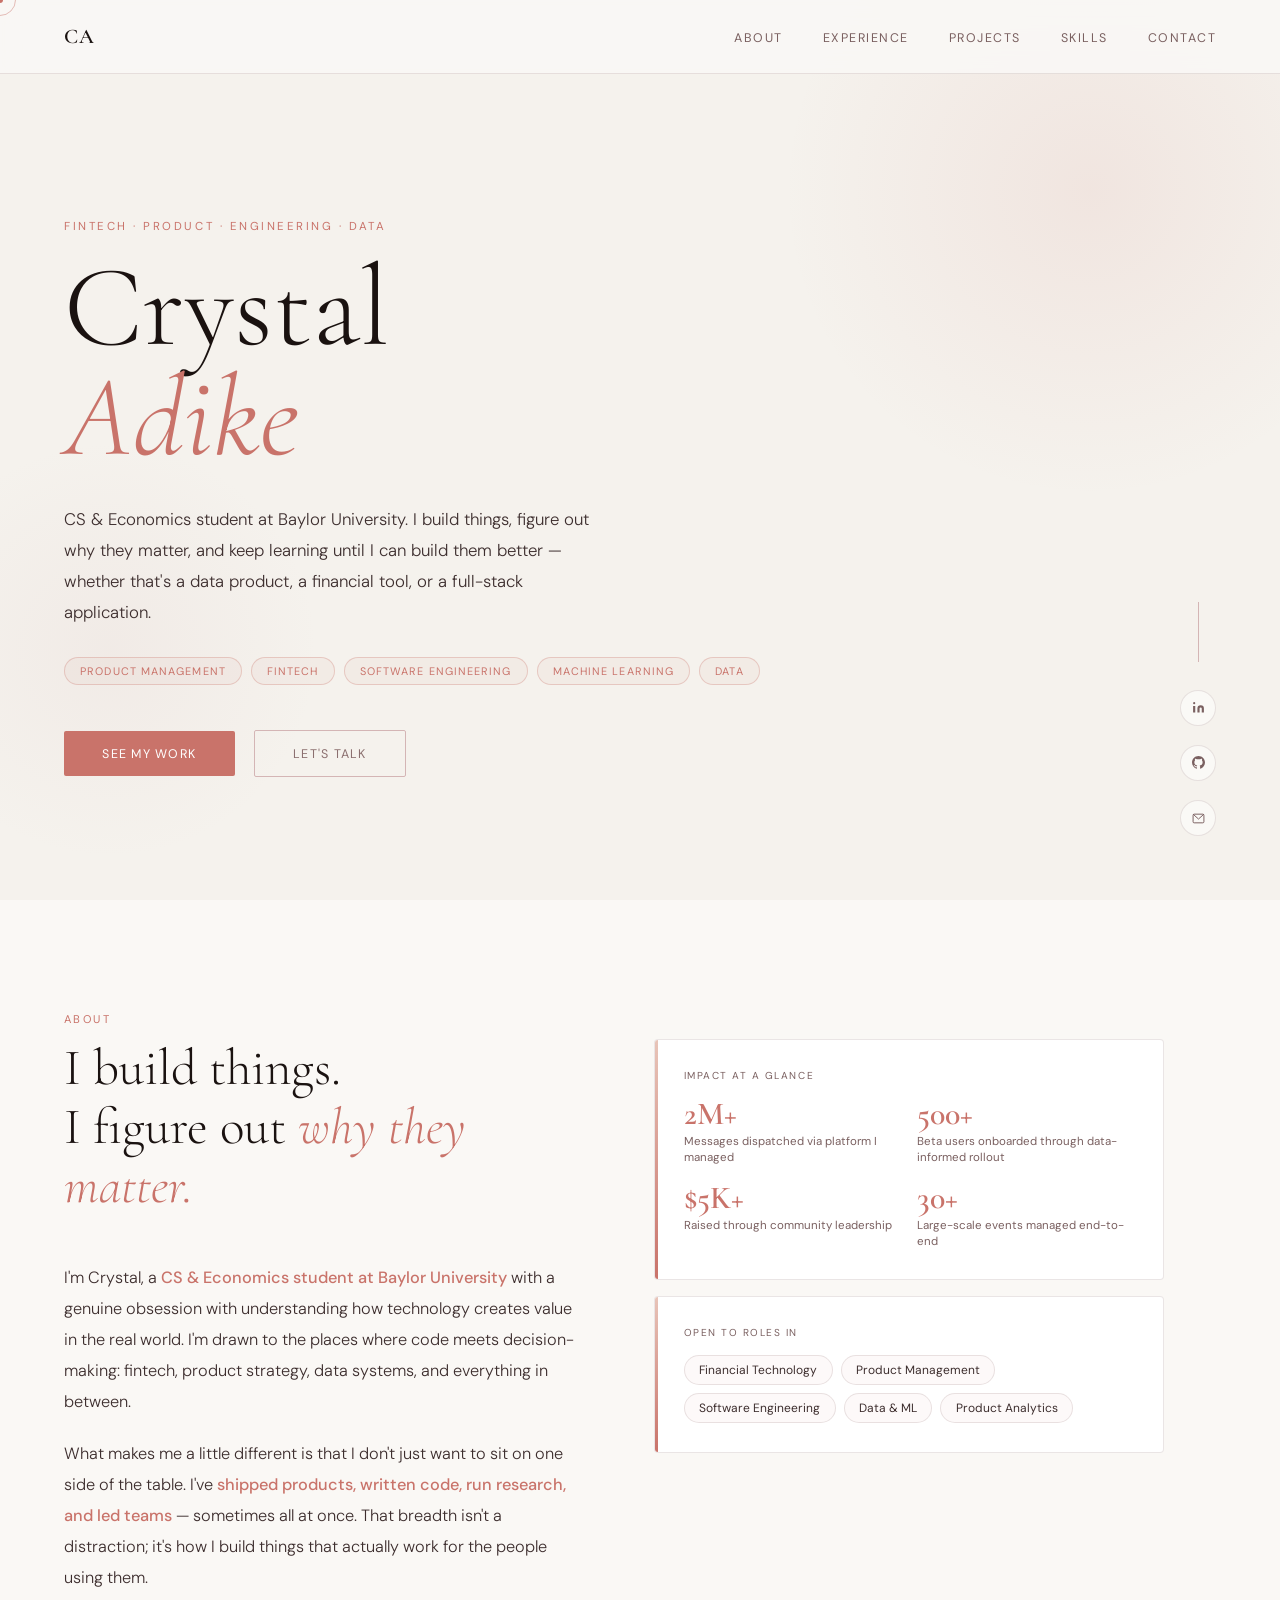
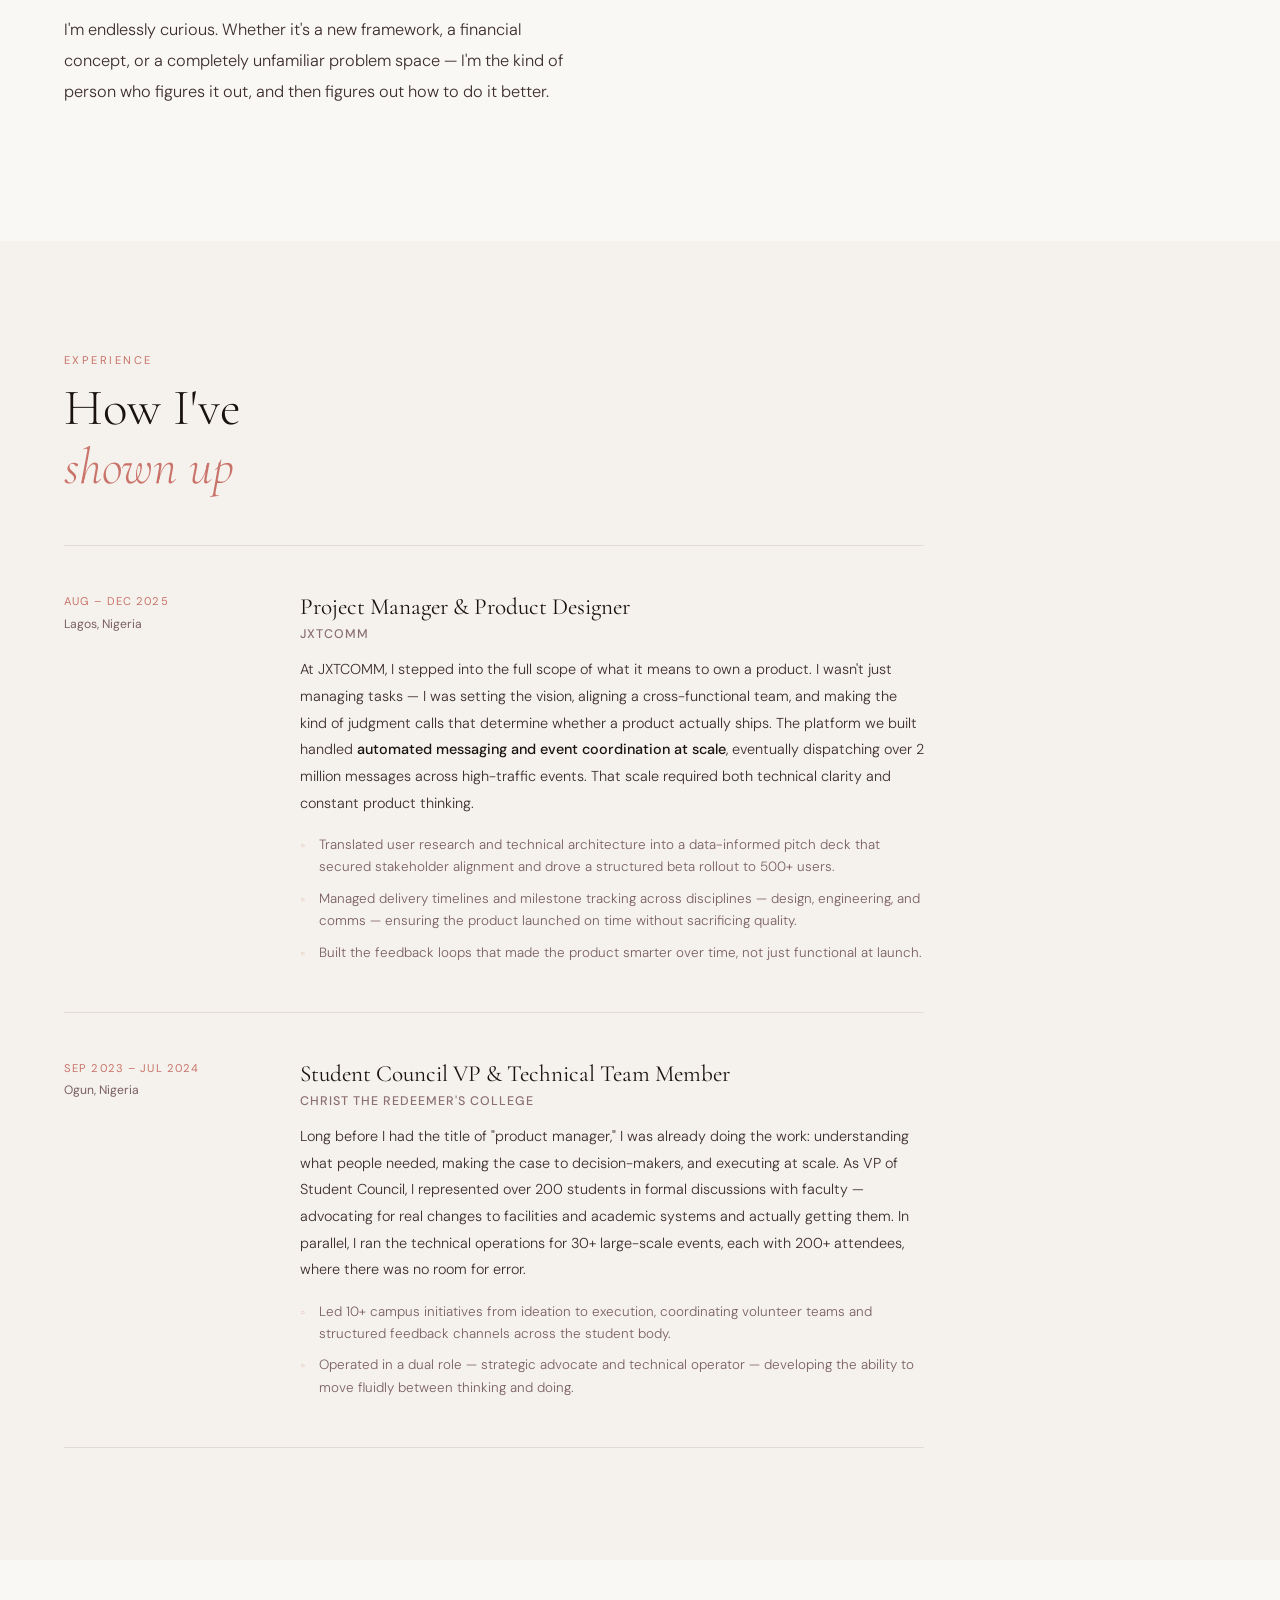
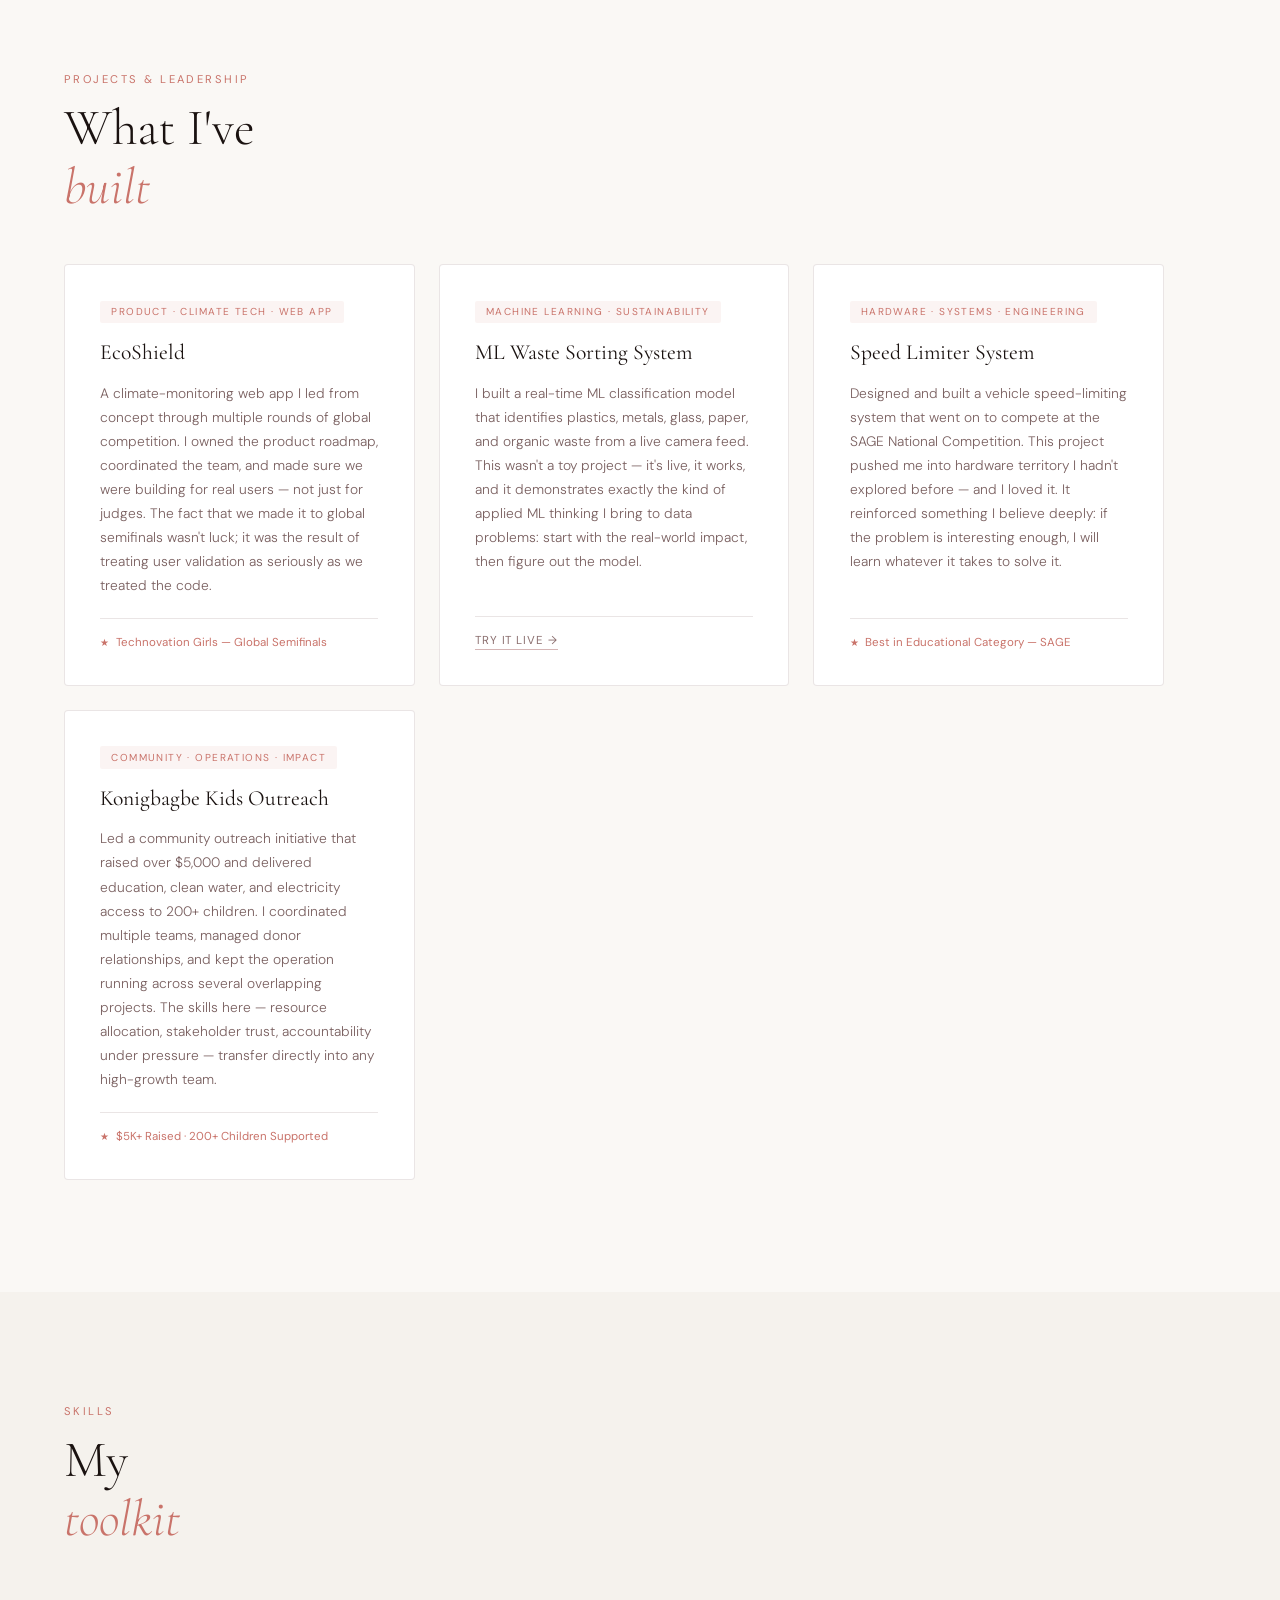
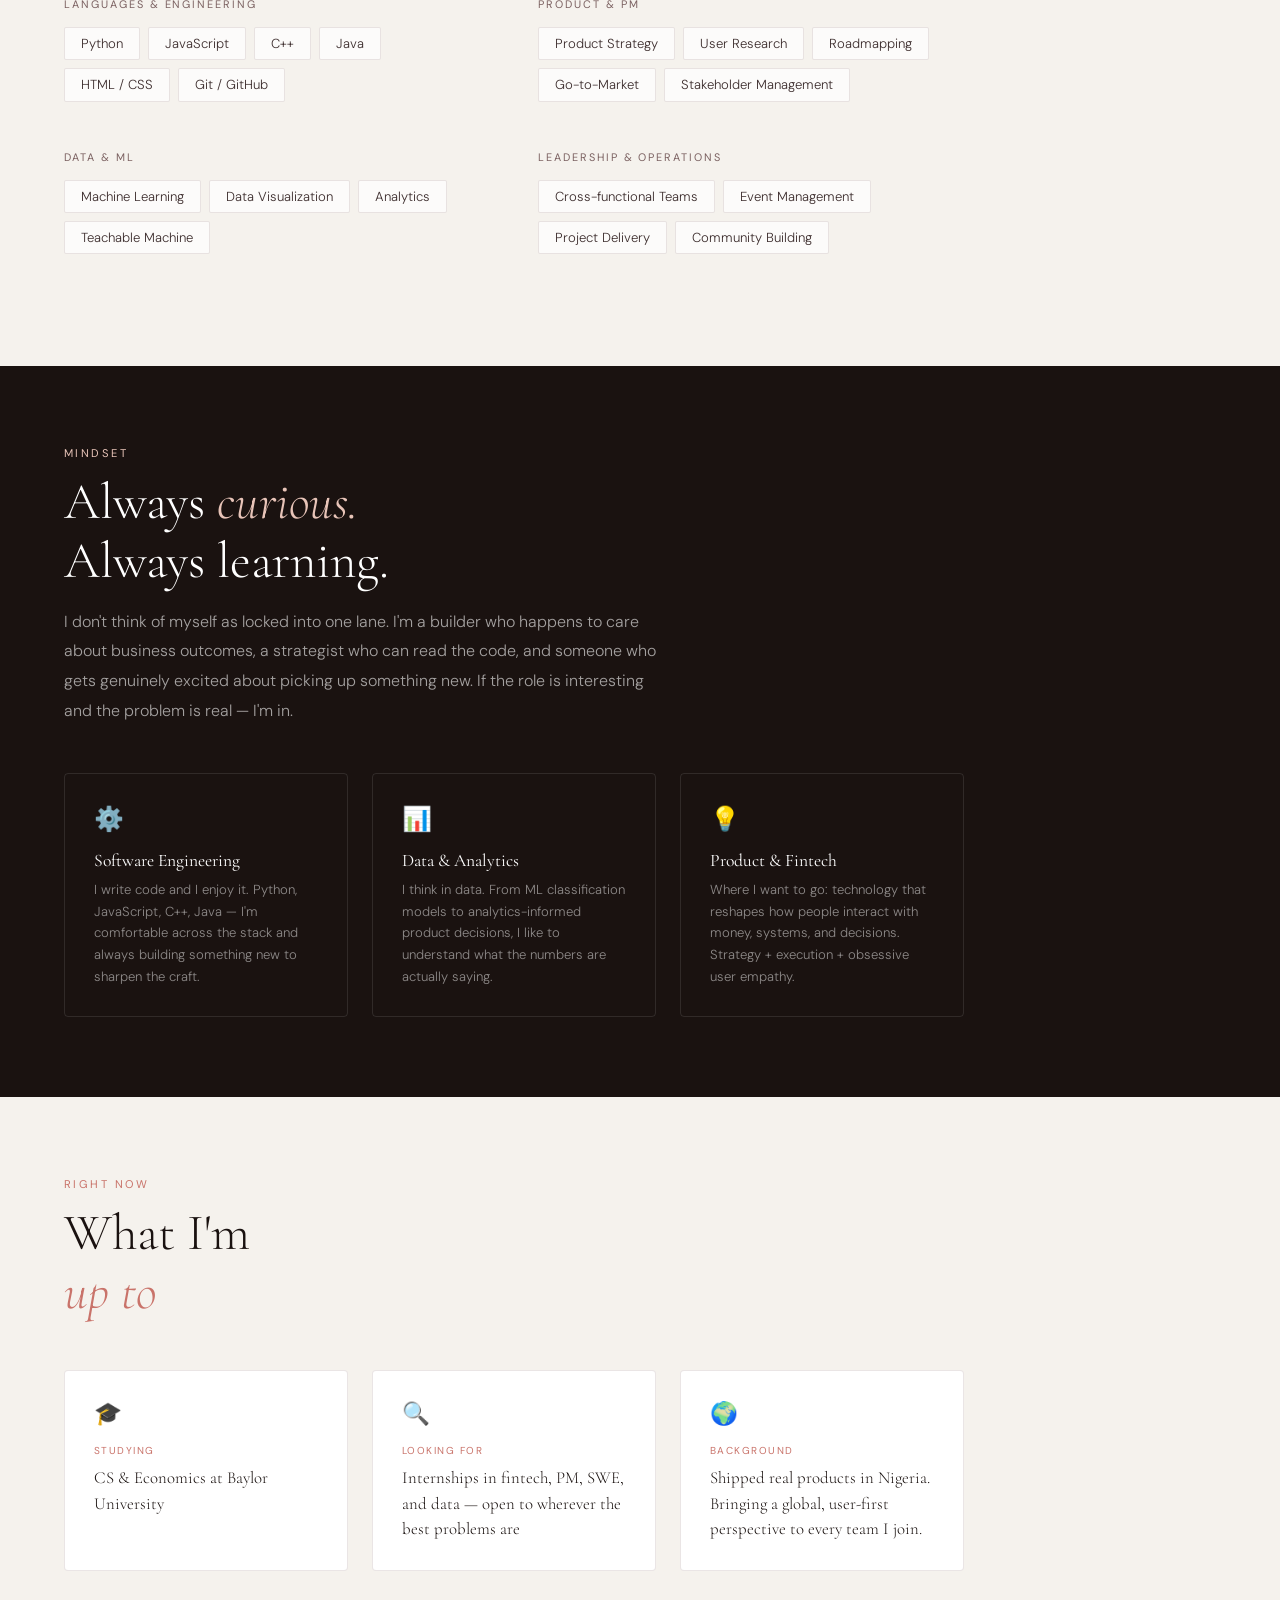
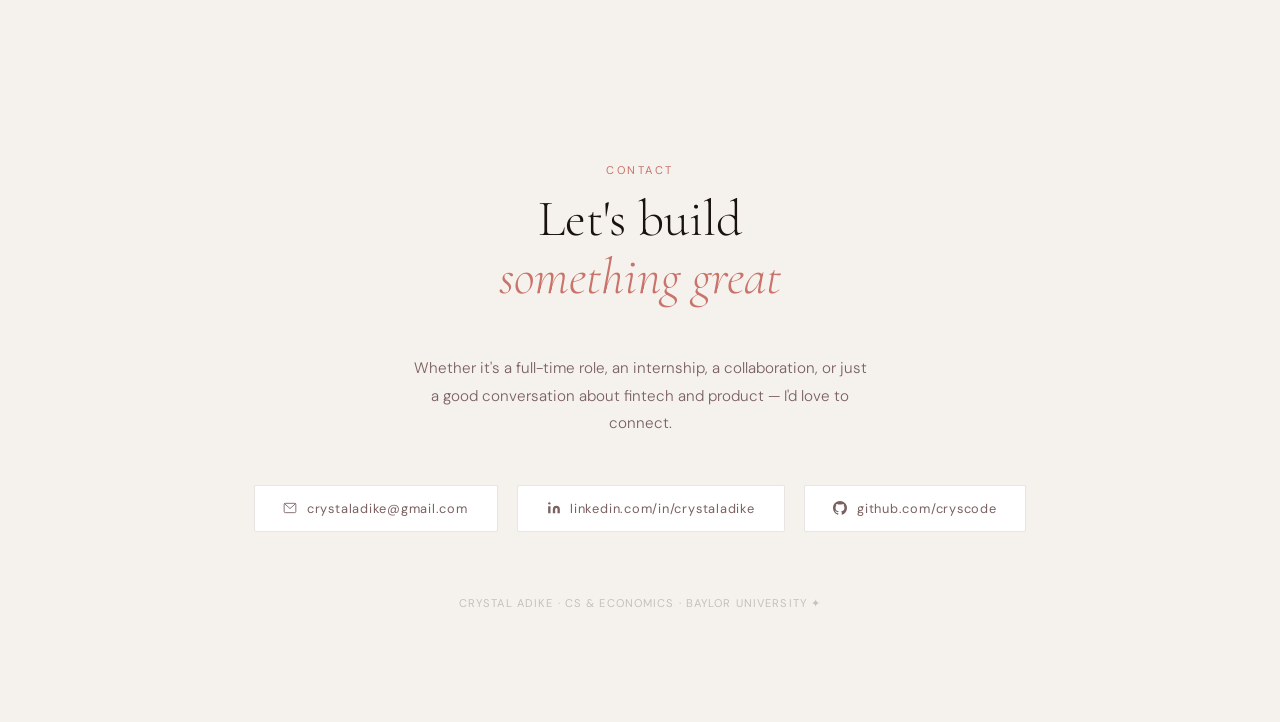
==== commit 3d79cde9: "Update index.html" ====
--- a/index.html
+++ b/index.html
@@ -42,7 +42,7 @@
   .nav-links a:hover { color: var(--rose); }
 
   /* ── HERO ── */
-  #hero { min-height: 100vh; display: flex; flex-direction: column; justify-content: center; padding: 0 4rem; position: relative; overflow: visible; }
+  #hero { min-height: 100vh; display: flex; flex-direction: column; justify-content: center; padding: 6rem 4rem 0 4rem; position: relative; overflow: visible; }
   .hero-bg-circle { position: absolute; border-radius: 50%; pointer-events: none; }
   .hero-bg-circle.c1 { width: 620px; height: 620px; background: radial-gradient(circle, rgba(201,115,106,0.1) 0%, transparent 70%); top: -120px; right: -120px; animation: float 8s ease-in-out infinite; }
   .hero-bg-circle.c2 { width: 420px; height: 420px; background: radial-gradient(circle, rgba(212,181,181,0.12) 0%, transparent 70%); bottom: 40px; left: -100px; animation: float 11s ease-in-out infinite reverse; }
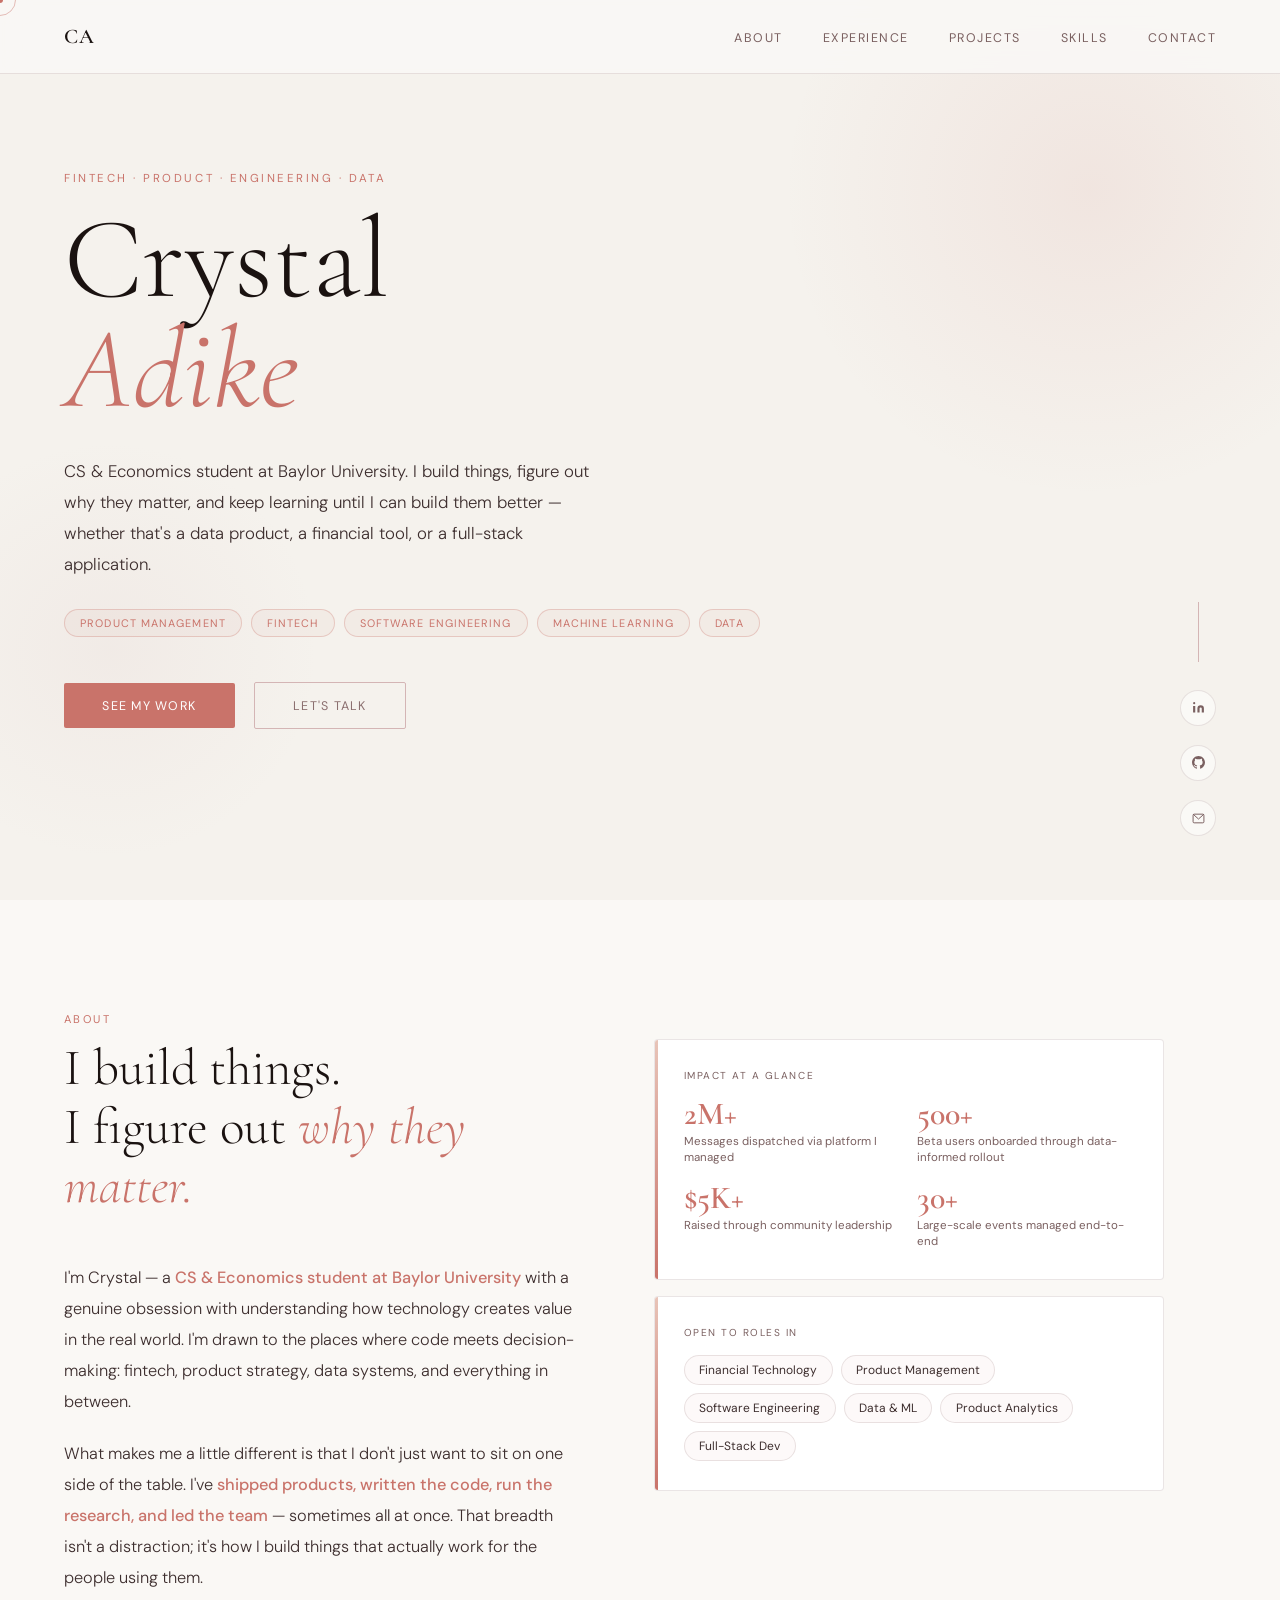
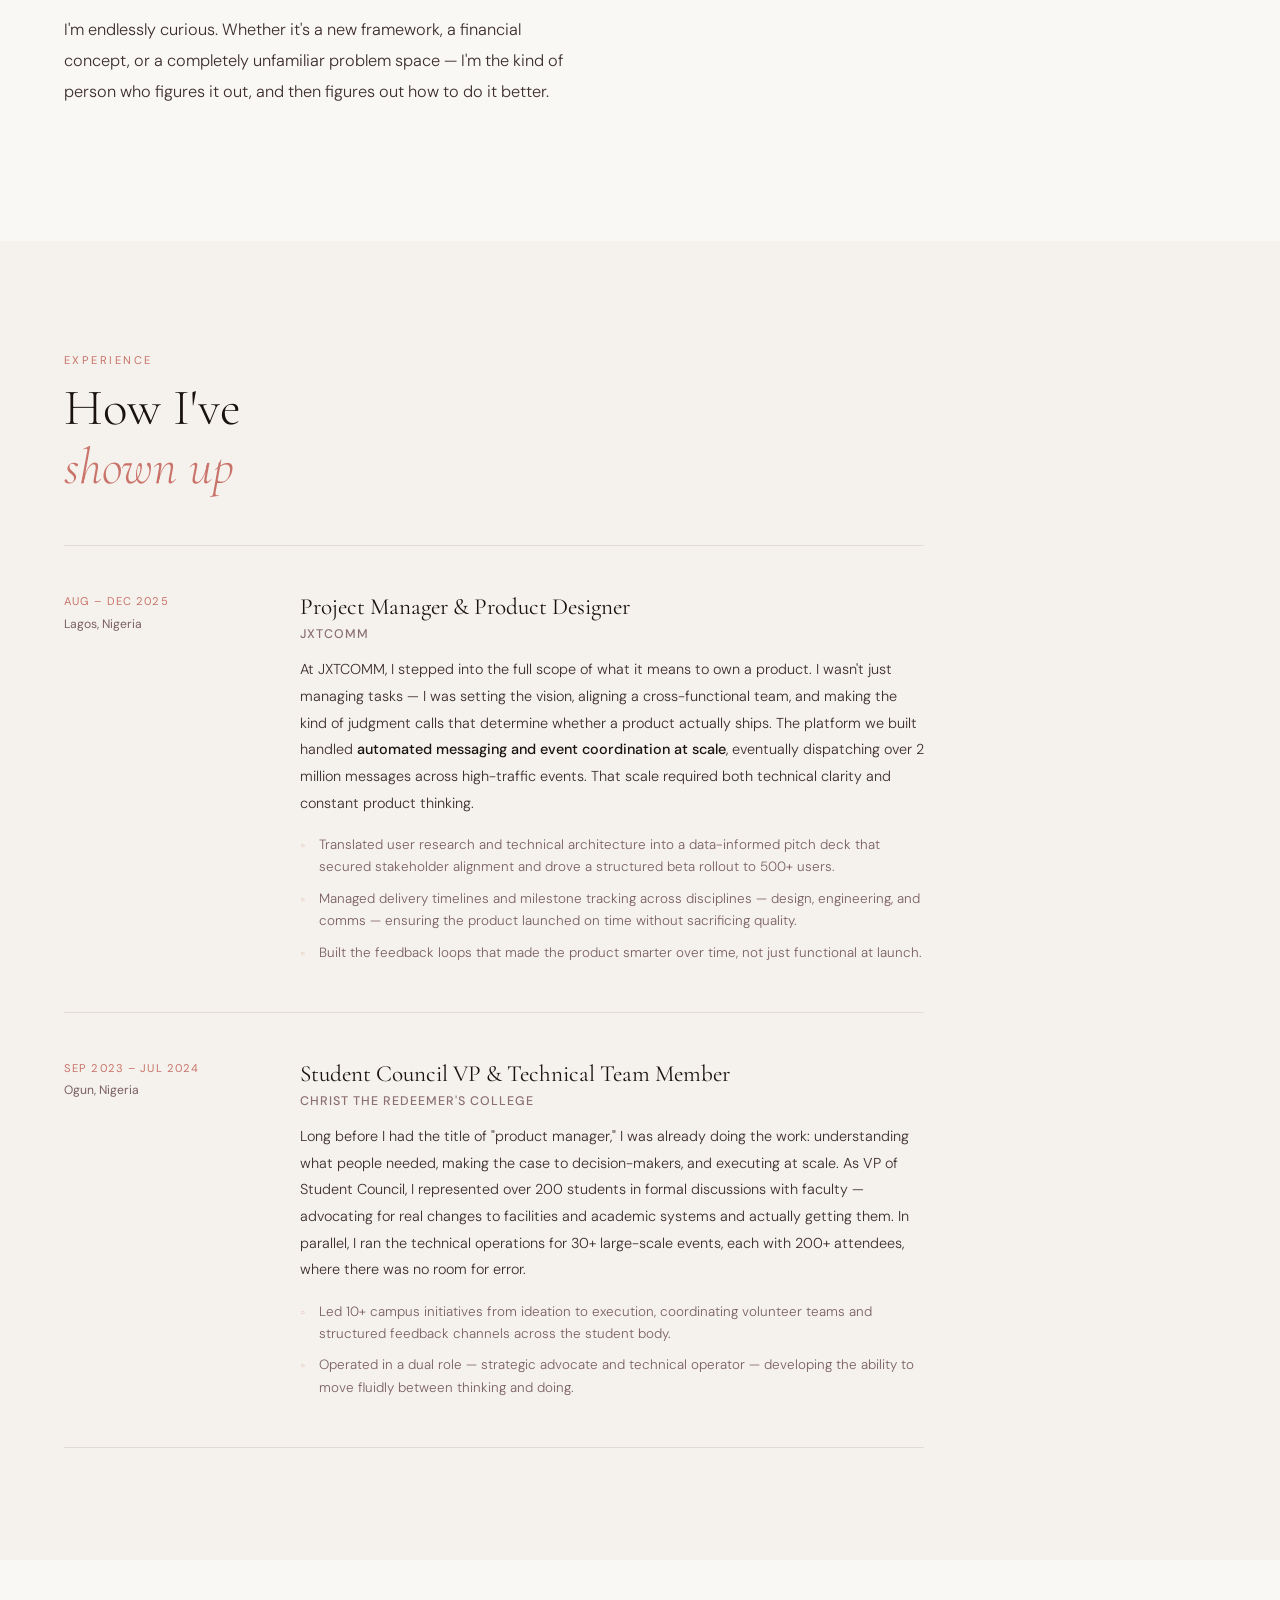
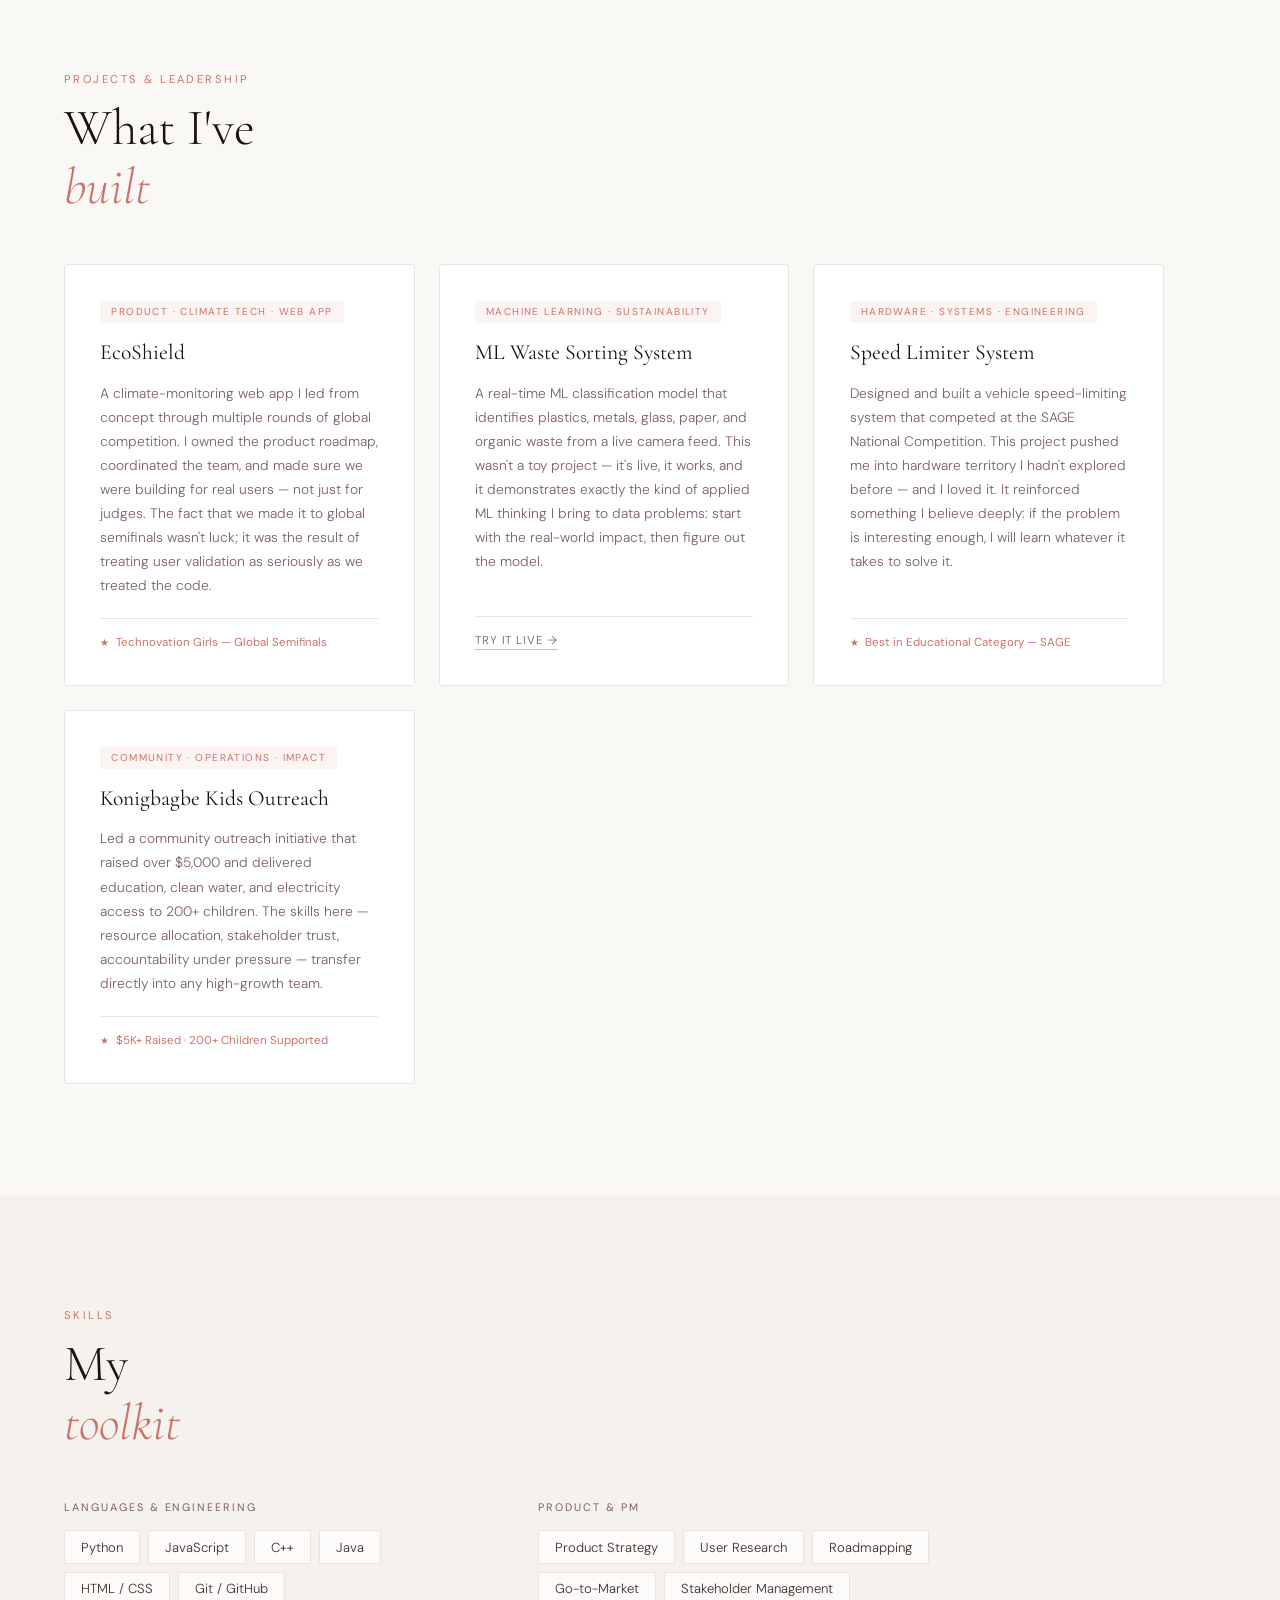
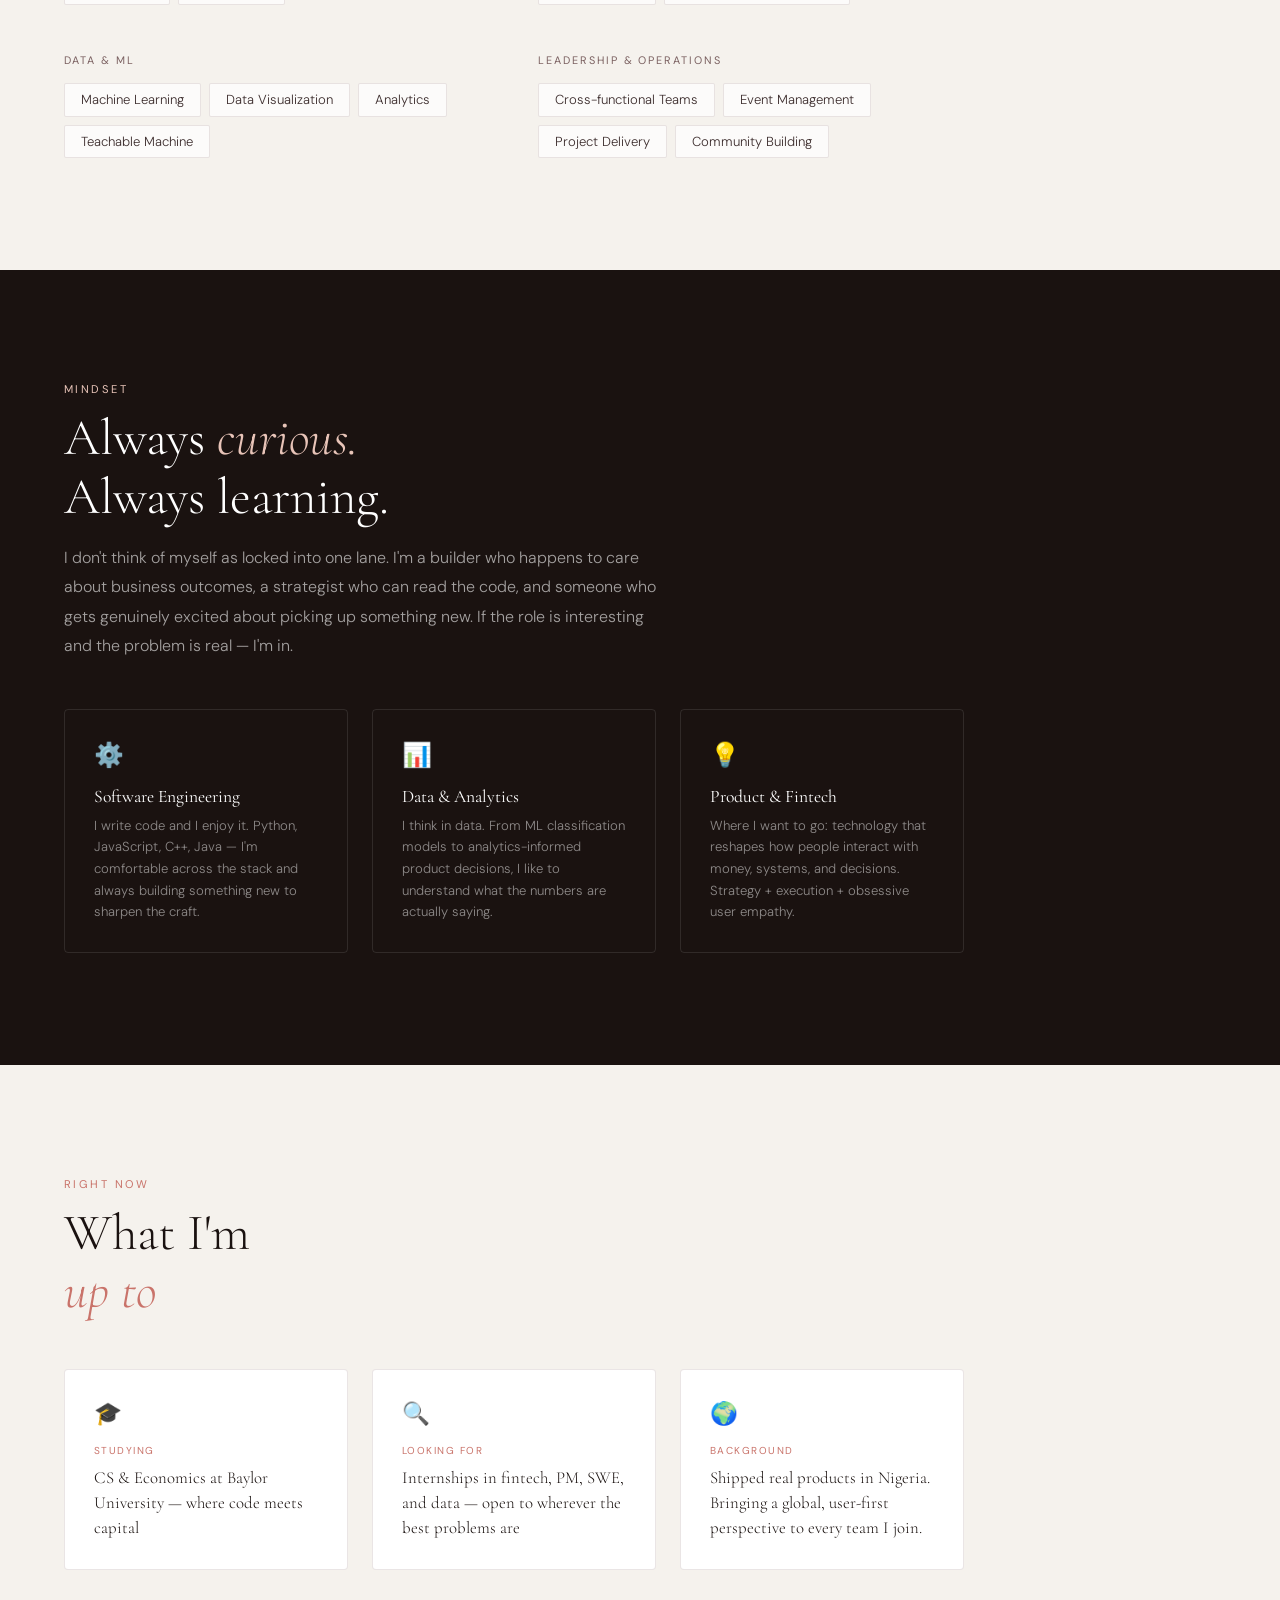
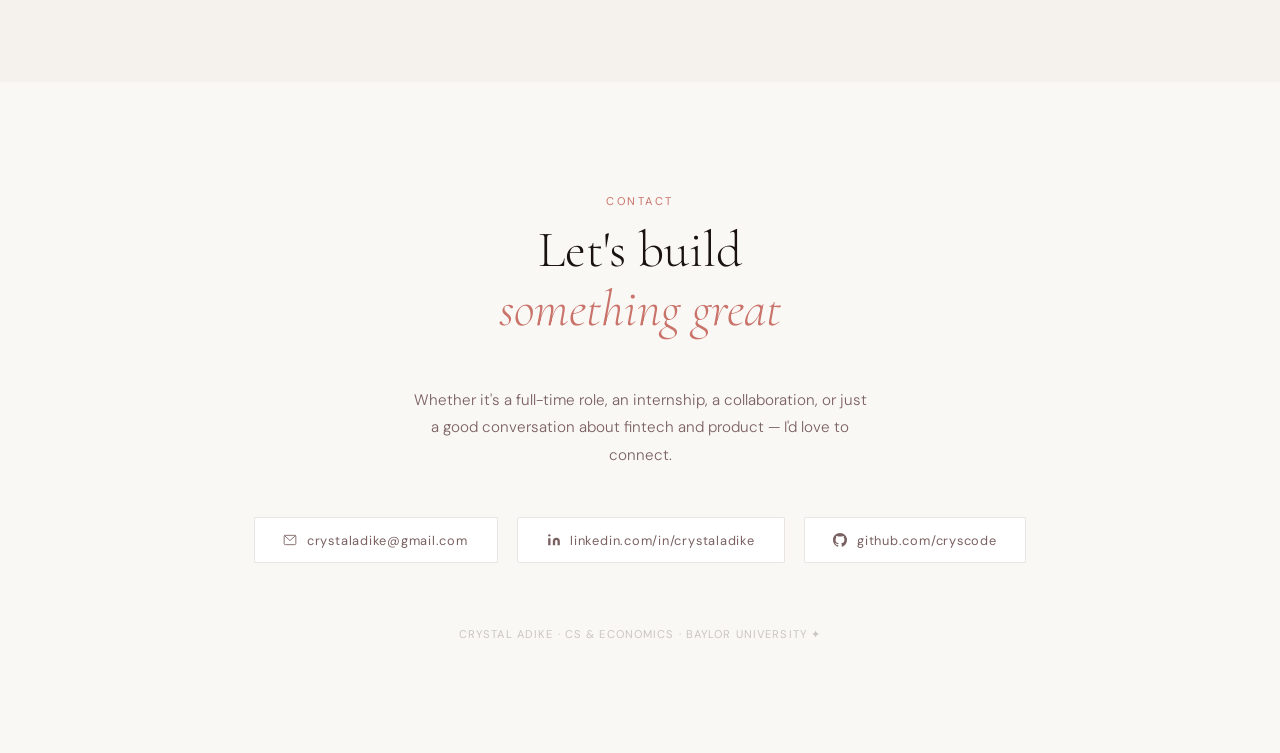
==== commit 64149e64: "Add files via upload" ====
--- a/index.html
+++ b/index.html
@@ -5,181 +5,7 @@
 <meta name="viewport" content="width=device-width, initial-scale=1.0"/>
 <title>Crystal Adike</title>
 <link href="https://fonts.googleapis.com/css2?family=Cormorant+Garamond:ital,wght@0,300;0,400;0,600;1,300;1,400&family=DM+Sans:opsz,wght@9..40,300;9..40,400;9..40,500&display=swap" rel="stylesheet"/>
-<style>
-  :root {
-    --cream: #faf8f5;
-    --warm-white: #f5f2ed;
-    --blush: #e8c4b8;
-    --rose: #c9736a;
-    --deep-rose: #a85850;
-    --mauve: #8b6f6f;
-    --soft-mauve: #d4b5b5;
-    --ink: #1a1210;
-    --ink-light: #3d2e2e;
-    --muted: #7a6060;
-    --line: rgba(139,111,111,0.18);
-  }
-  *, *::before, *::after { box-sizing: border-box; margin: 0; padding: 0; }
-  html { scroll-behavior: smooth; }
-  body { font-family: 'DM Sans', sans-serif; background: var(--cream); color: var(--ink); overflow-x: hidden; }
-  body::before {
-    content: ''; position: fixed; inset: 0;
-    background-image: url("data:image/svg+xml,%3Csvg viewBox='0 0 256 256' xmlns='http://www.w3.org/2000/svg'%3E%3Cfilter id='n'%3E%3CfeTurbulence type='fractalNoise' baseFrequency='0.9' numOctaves='4' stitchTiles='stitch'/%3E%3C/filter%3E%3Crect width='100%25' height='100%25' filter='url(%23n)' opacity='0.03'/%3E%3C/svg%3E");
-    pointer-events: none; z-index: 0; opacity: 0.4;
-  }
-
-  /* ── NAV ── */
-  nav {
-    position: fixed; top: 0; left: 0; right: 0; z-index: 100;
-    display: flex; justify-content: space-between; align-items: center;
-    padding: 1.5rem 4rem;
-    background: rgba(250,248,245,0.9); backdrop-filter: blur(14px);
-    border-bottom: 1px solid var(--line);
-  }
-  .nav-logo { font-family: 'Cormorant Garamond', serif; font-size: 1.3rem; font-weight: 600; letter-spacing: 0.04em; color: var(--ink); text-decoration: none; }
-  .nav-links { display: flex; gap: 2.5rem; list-style: none; }
-  .nav-links a { font-size: 0.78rem; letter-spacing: 0.12em; text-transform: uppercase; color: var(--muted); text-decoration: none; transition: color 0.25s; }
-  .nav-links a:hover { color: var(--rose); }
-
-  /* ── HERO ── */
-  #hero { min-height: 100vh; display: flex; flex-direction: column; justify-content: center; padding: 6rem 4rem 0 4rem; position: relative; overflow: visible; }
-  .hero-bg-circle { position: absolute; border-radius: 50%; pointer-events: none; }
-  .hero-bg-circle.c1 { width: 620px; height: 620px; background: radial-gradient(circle, rgba(201,115,106,0.1) 0%, transparent 70%); top: -120px; right: -120px; animation: float 8s ease-in-out infinite; }
-  .hero-bg-circle.c2 { width: 420px; height: 420px; background: radial-gradient(circle, rgba(212,181,181,0.12) 0%, transparent 70%); bottom: 40px; left: -100px; animation: float 11s ease-in-out infinite reverse; }
-  @keyframes float { 0%,100%{transform:translateY(0)} 50%{transform:translateY(-28px)} }
-
-  .hero-eyebrow { font-size: 0.72rem; letter-spacing: 0.22em; text-transform: uppercase; color: var(--rose); margin-bottom: 1.2rem; opacity: 0; animation: fadeUp 0.8s 0.2s forwards; }
-  .hero-name { font-family: 'Cormorant Garamond', serif; font-size: clamp(4rem,9vw,8rem); font-weight: 300; line-height: 0.95; color: var(--ink); opacity: 0; animation: fadeUp 0.9s 0.4s forwards; }
-  .hero-name span { font-style: italic; color: var(--rose); }
-
-  .hero-tagline { margin-top: 2rem; font-size: 1.05rem; font-weight: 300; color: var(--ink-light); max-width: 540px; line-height: 1.85; opacity: 0; animation: fadeUp 0.9s 0.6s forwards; }
-
-  .hero-pills { margin-top: 1.8rem; display: flex; gap: 0.55rem; flex-wrap: wrap; opacity: 0; animation: fadeUp 0.9s 0.75s forwards; }
-  .hero-pill { font-size: 0.68rem; letter-spacing: 0.1em; text-transform: uppercase; color: var(--rose); border: 1px solid rgba(201,115,106,0.3); padding: 0.38rem 0.95rem; border-radius: 20px; background: rgba(201,115,106,0.05); }
-
-  .hero-cta { margin-top: 2.8rem; display: flex; gap: 1.2rem; align-items: center; opacity: 0; animation: fadeUp 0.9s 0.9s forwards; }
-  .btn-primary { display: inline-block; padding: 0.9rem 2.4rem; background: var(--rose); color: #fff; font-size: 0.78rem; letter-spacing: 0.1em; text-transform: uppercase; text-decoration: none; border-radius: 2px; transition: background 0.25s, transform 0.2s; }
-  .btn-primary:hover { background: var(--deep-rose); transform: translateY(-2px); }
-  .btn-ghost { display: inline-block; padding: 0.9rem 2.4rem; border: 1px solid var(--soft-mauve); color: var(--mauve); font-size: 0.78rem; letter-spacing: 0.1em; text-transform: uppercase; text-decoration: none; border-radius: 2px; transition: border-color 0.25s, color 0.25s, transform 0.2s; }
-  .btn-ghost:hover { border-color: var(--rose); color: var(--rose); transform: translateY(-2px); }
-
-  .hero-socials { position: absolute; right: 4rem; bottom: 4rem; display: flex; flex-direction: column; gap: 1.2rem; align-items: center; opacity: 0; animation: fadeIn 1s 1.3s forwards; }
-  .hero-socials::before { content: ''; display: block; width: 1px; height: 60px; background: var(--soft-mauve); margin-bottom: 0.5rem; }
-  .social-icon { width: 36px; height: 36px; display: flex; align-items: center; justify-content: center; border: 1px solid var(--line); border-radius: 50%; color: var(--muted); text-decoration: none; transition: all 0.25s; background: rgba(255,255,255,0.5); }
-  .social-icon:hover { border-color: var(--rose); color: var(--rose); background: rgba(201,115,106,0.08); transform: scale(1.1); }
-
-  @keyframes fadeUp { from{opacity:0;transform:translateY(24px)} to{opacity:1;transform:translateY(0)} }
-  @keyframes fadeIn { from{opacity:0} to{opacity:1} }
-
-  /* ── SECTIONS ── */
-  section { padding: 7rem 4rem; position: relative; }
-  section:nth-child(even) { background: var(--warm-white); }
-  .section-label { font-size: 0.7rem; letter-spacing: 0.22em; text-transform: uppercase; color: var(--rose); margin-bottom: 0.8rem; }
-  .section-title { font-family: 'Cormorant Garamond', serif; font-size: clamp(2rem,4vw,3.2rem); font-weight: 300; line-height: 1.15; color: var(--ink); margin-bottom: 3rem; }
-  .section-title em { font-style: italic; color: var(--rose); }
-
-  /* ── ABOUT ── */
-  #about .about-grid { display: grid; grid-template-columns: 1fr 1fr; gap: 5rem; align-items: start; max-width: 1100px; }
-  .about-text p { font-size: 1.02rem; font-weight: 300; color: var(--ink-light); line-height: 1.9; margin-bottom: 1.3rem; }
-  .about-text strong { font-weight: 500; color: var(--rose); }
-  .about-cards { display: flex; flex-direction: column; gap: 1rem; }
-  .about-card { background: #fff; border: 1px solid var(--line); border-radius: 4px; padding: 1.8rem; position: relative; overflow: hidden; }
-  .about-card::before { content: ''; position: absolute; top: 0; left: 0; width: 3px; height: 100%; background: linear-gradient(to bottom, var(--blush), var(--rose)); }
-  .about-card-label { font-size: 0.63rem; letter-spacing: 0.15em; text-transform: uppercase; color: var(--muted); margin-bottom: 1rem; }
-  .stat-row { display: grid; grid-template-columns: 1fr 1fr; gap: 1rem; }
-  .stat-item { display: flex; flex-direction: column; gap: 0.25rem; }
-  .stat-num { font-family: 'Cormorant Garamond', serif; font-size: 2rem; font-weight: 600; color: var(--rose); line-height: 1; }
-  .stat-label { font-size: 0.72rem; color: var(--muted); line-height: 1.4; }
-  .focus-tags { display: flex; flex-wrap: wrap; gap: 0.5rem; }
-  .focus-tag { font-size: 0.75rem; color: var(--ink-light); border: 1px solid var(--line); padding: 0.38rem 0.9rem; border-radius: 20px; background: rgba(201,115,106,0.04); }
-
-  /* ── EXPERIENCE ── */
-  #experience .exp-list { max-width: 860px; }
-  .exp-item { display: grid; grid-template-columns: 180px 1fr; gap: 3.5rem; padding: 3rem 0; border-bottom: 1px solid var(--line); }
-  .exp-item:first-of-type { border-top: 1px solid var(--line); }
-  .exp-date { font-size: 0.7rem; letter-spacing: 0.1em; color: var(--rose); text-transform: uppercase; margin-bottom: 0.4rem; }
-  .exp-location { font-size: 0.76rem; color: var(--muted); line-height: 1.5; }
-  .exp-role { font-family: 'Cormorant Garamond', serif; font-size: 1.45rem; font-weight: 400; color: var(--ink); margin-bottom: 0.25rem; line-height: 1.2; }
-  .exp-company { font-size: 0.78rem; font-weight: 500; letter-spacing: 0.08em; text-transform: uppercase; color: var(--mauve); margin-bottom: 0.9rem; }
-  .exp-narrative { font-size: 0.9rem; font-weight: 300; color: var(--ink-light); line-height: 1.85; margin-bottom: 1.1rem; }
-  .exp-narrative strong { font-weight: 500; color: var(--ink); }
-  .exp-highlights { list-style: none; display: flex; flex-direction: column; gap: 0.6rem; }
-  .exp-highlights li { font-size: 0.84rem; font-weight: 300; color: var(--muted); line-height: 1.65; padding-left: 1.2rem; position: relative; }
-  .exp-highlights li::before { content: '◦'; position: absolute; left: 0; color: var(--blush); font-size: 0.9rem; }
-
-  /* ── PROJECTS ── */
-  #projects .projects-grid { display: grid; grid-template-columns: repeat(auto-fill, minmax(300px, 1fr)); gap: 1.5rem; max-width: 1100px; }
-  .project-card { background: #fff; border: 1px solid var(--line); border-radius: 4px; padding: 2.2rem; transition: transform 0.3s, box-shadow 0.3s; position: relative; overflow: hidden; display: flex; flex-direction: column; }
-  .project-card::after { content: ''; position: absolute; bottom: 0; left: 0; right: 0; height: 3px; background: linear-gradient(to right, var(--blush), var(--rose)); transform: scaleX(0); transform-origin: left; transition: transform 0.35s; }
-  .project-card:hover { transform: translateY(-5px); box-shadow: 0 18px 44px rgba(139,111,111,0.11); }
-  .project-card:hover::after { transform: scaleX(1); }
-  .project-tag { display: inline-block; font-size: 0.63rem; letter-spacing: 0.14em; text-transform: uppercase; color: var(--rose); background: rgba(201,115,106,0.08); padding: 0.3rem 0.7rem; border-radius: 2px; margin-bottom: 1rem; width: fit-content; }
-  .project-title { font-family: 'Cormorant Garamond', serif; font-size: 1.35rem; font-weight: 400; color: var(--ink); margin-bottom: 0.9rem; line-height: 1.25; }
-  .project-desc { font-size: 0.86rem; font-weight: 300; color: var(--muted); line-height: 1.75; flex: 1; }
-  .project-footer { display: flex; align-items: center; justify-content: space-between; margin-top: 1.3rem; padding-top: 1rem; border-top: 1px solid var(--line); }
-  .project-award { display: flex; align-items: center; gap: 0.4rem; font-size: 0.72rem; color: var(--rose); }
-  .project-award::before { content: '★'; font-size: 0.65rem; }
-  .project-link { font-size: 0.72rem; letter-spacing: 0.08em; text-transform: uppercase; color: var(--mauve); text-decoration: none; border-bottom: 1px solid var(--soft-mauve); padding-bottom: 1px; transition: color 0.2s, border-color 0.2s; }
-  .project-link:hover { color: var(--rose); border-color: var(--rose); }
-
-  /* ── SKILLS ── */
-  #skills .skills-layout { display: grid; grid-template-columns: repeat(2, 1fr); gap: 3rem; max-width: 900px; }
-  .skill-group-title { font-size: 0.68rem; letter-spacing: 0.18em; text-transform: uppercase; color: var(--muted); margin-bottom: 1rem; }
-  .skill-tags { display: flex; flex-wrap: wrap; gap: 0.5rem; }
-  .skill-tag { font-size: 0.82rem; font-weight: 300; color: var(--ink-light); border: 1px solid var(--line); padding: 0.45rem 1rem; border-radius: 2px; transition: all 0.25s; background: rgba(255,255,255,0.7); }
-  .skill-tag:hover { border-color: var(--rose); color: var(--rose); background: rgba(201,115,106,0.04); }
-
-  /* ── LEARNING BANNER ── */
-  #learning {
-    background: var(--ink); color: #fff; padding: 5rem 4rem;
-  }
-  #learning .section-label { color: var(--blush); }
-  #learning .section-title { color: #fff; margin-bottom: 1rem; }
-  #learning .section-title em { color: var(--blush); }
-  .learning-sub { font-size: 1rem; font-weight: 300; color: rgba(255,255,255,0.6); max-width: 600px; line-height: 1.85; margin-bottom: 3rem; }
-  .learning-grid { display: grid; grid-template-columns: repeat(3, 1fr); gap: 1.5rem; max-width: 900px; }
-  .learning-card { border: 1px solid rgba(255,255,255,0.1); border-radius: 4px; padding: 1.8rem; transition: border-color 0.3s, background 0.3s; }
-  .learning-card:hover { border-color: rgba(232,196,184,0.35); background: rgba(255,255,255,0.03); }
-  .learning-icon { font-size: 1.5rem; margin-bottom: 1rem; }
-  .learning-card-title { font-family: 'Cormorant Garamond', serif; font-size: 1.1rem; font-weight: 400; color: #fff; margin-bottom: 0.5rem; }
-  .learning-card-text { font-size: 0.82rem; font-weight: 300; color: rgba(255,255,255,0.5); line-height: 1.65; }
-
-  /* ── CURRENTLY ── */
-  #currently { padding: 5rem 4rem; }
-  .currently-grid { display: grid; grid-template-columns: repeat(3, 1fr); gap: 1.5rem; max-width: 900px; }
-  .currently-card { border: 1px solid var(--line); border-radius: 4px; padding: 1.8rem; background: #fff; transition: border-color 0.3s; }
-  .currently-card:hover { border-color: var(--soft-mauve); }
-  .currently-icon { font-size: 1.4rem; margin-bottom: 1rem; }
-  .currently-label { font-size: 0.63rem; letter-spacing: 0.15em; text-transform: uppercase; color: var(--rose); margin-bottom: 0.5rem; }
-  .currently-val { font-family: 'Cormorant Garamond', serif; font-size: 1.05rem; font-weight: 300; color: var(--ink); line-height: 1.5; }
-
-  /* ── CONTACT ── */
-  #contact { text-align: center; background: var(--warm-white); }
-  .contact-sub { font-size: 0.95rem; font-weight: 300; color: var(--muted); margin: 0 auto 3rem; max-width: 460px; line-height: 1.8; }
-  .contact-links { display: flex; justify-content: center; gap: 1.2rem; flex-wrap: wrap; margin-bottom: 4rem; }
-  .contact-link { display: flex; align-items: center; gap: 0.6rem; font-size: 0.8rem; letter-spacing: 0.06em; color: var(--muted); text-decoration: none; padding: 0.85rem 1.8rem; border: 1px solid var(--line); border-radius: 2px; background: #fff; transition: all 0.25s; }
-  .contact-link:hover { border-color: var(--rose); color: var(--rose); background: rgba(201,115,106,0.04); }
-  .footer-note { font-size: 0.7rem; color: rgba(26,18,16,0.22); letter-spacing: 0.1em; text-transform: uppercase; }
-
-  /* ── REVEAL ── */
-  .reveal { opacity: 0; transform: translateY(28px); transition: opacity 0.7s ease, transform 0.7s ease; }
-  .reveal.visible { opacity: 1; transform: translateY(0); }
-
-  /* ── CURSOR ── */
-  .cursor-dot { width: 6px; height: 6px; background: var(--rose); border-radius: 50%; position: fixed; pointer-events: none; z-index: 9999; transform: translate(-50%,-50%); }
-  .cursor-ring { width: 32px; height: 32px; border: 1px solid rgba(201,115,106,0.45); border-radius: 50%; position: fixed; pointer-events: none; z-index: 9998; transform: translate(-50%,-50%); transition: width 0.2s, height 0.2s, border-color 0.2s; }
-
-  /* ── RESPONSIVE ── */
-  @media (max-width: 768px) {
-    nav { padding: 1.2rem 1.5rem; }
-    .nav-links { gap: 1.5rem; }
-    section, #learning, #currently, #contact { padding: 5rem 1.5rem; }
-    #hero { padding: 0 1.5rem; }
-    #about .about-grid, #skills .skills-layout, .learning-grid, .currently-grid { grid-template-columns: 1fr; gap: 2rem; }
-    .exp-item { grid-template-columns: 1fr; gap: 0.5rem; }
-    .hero-socials { display: none; }
-  }
-</style>
+<link rel="stylesheet" href="style.css"/>
 </head>
 <body>
 
@@ -235,8 +61,8 @@
   <div class="about-grid">
     <div class="about-text reveal">
       <h2 class="section-title">I build things.<br/>I figure out <em>why they matter.</em></h2>
-      <p>I'm Crystal, a <strong>CS & Economics student at Baylor University</strong> with a genuine obsession with understanding how technology creates value in the real world. I'm drawn to the places where code meets decision-making: fintech, product strategy, data systems, and everything in between.</p>
-      <p>What makes me a little different is that I don't just want to sit on one side of the table. I've <strong>shipped products, written code, run research, and led teams</strong> — sometimes all at once. That breadth isn't a distraction; it's how I build things that actually work for the people using them.</p>
+      <p>I'm Crystal — a <strong>CS & Economics student at Baylor University</strong> with a genuine obsession with understanding how technology creates value in the real world. I'm drawn to the places where code meets decision-making: fintech, product strategy, data systems, and everything in between.</p>
+      <p>What makes me a little different is that I don't just want to sit on one side of the table. I've <strong>shipped products, written the code, run the research, and led the team</strong> — sometimes all at once. That breadth isn't a distraction; it's how I build things that actually work for the people using them.</p>
       <p>I'm endlessly curious. Whether it's a new framework, a financial concept, or a completely unfamiliar problem space — I'm the kind of person who figures it out, and then figures out how to do it better.</p>
     </div>
     <div class="about-visual reveal">
@@ -258,6 +84,7 @@
             <span class="focus-tag">Software Engineering</span>
             <span class="focus-tag">Data & ML</span>
             <span class="focus-tag">Product Analytics</span>
+            <span class="focus-tag">Full-Stack Dev</span>
           </div>
         </div>
       </div>
@@ -327,21 +154,21 @@
     <div class="project-card reveal">
       <span class="project-tag">Machine Learning · Sustainability</span>
       <h3 class="project-title">ML Waste Sorting System</h3>
-      <p class="project-desc">I built a real-time ML classification model that identifies plastics, metals, glass, paper, and organic waste from a live camera feed. This wasn't a toy project — it's live, it works, and it demonstrates exactly the kind of applied ML thinking I bring to data problems: start with the real-world impact, then figure out the model.</p>
+      <p class="project-desc">A real-time ML classification model that identifies plastics, metals, glass, paper, and organic waste from a live camera feed. This wasn't a toy project — it's live, it works, and it demonstrates exactly the kind of applied ML thinking I bring to data problems: start with the real-world impact, then figure out the model.</p>
       <div class="project-footer"><a href="https://gwqntv.csb.app/" target="_blank" class="project-link">Try it live →</a></div>
     </div>
 
     <div class="project-card reveal">
       <span class="project-tag">Hardware · Systems · Engineering</span>
       <h3 class="project-title">Speed Limiter System</h3>
-      <p class="project-desc">Designed and built a vehicle speed-limiting system that went on to compete at the SAGE National Competition. This project pushed me into hardware territory I hadn't explored before — and I loved it. It reinforced something I believe deeply: if the problem is interesting enough, I will learn whatever it takes to solve it.</p>
+      <p class="project-desc">Designed and built a vehicle speed-limiting system that competed at the SAGE National Competition. This project pushed me into hardware territory I hadn't explored before — and I loved it. It reinforced something I believe deeply: if the problem is interesting enough, I will learn whatever it takes to solve it.</p>
       <div class="project-footer"><span class="project-award">Best in Educational Category — SAGE</span></div>
     </div>
 
     <div class="project-card reveal">
       <span class="project-tag">Community · Operations · Impact</span>
       <h3 class="project-title">Konigbagbe Kids Outreach</h3>
-      <p class="project-desc">Led a community outreach initiative that raised over $5,000 and delivered education, clean water, and electricity access to 200+ children. I coordinated multiple teams, managed donor relationships, and kept the operation running across several overlapping projects. The skills here — resource allocation, stakeholder trust, accountability under pressure — transfer directly into any high-growth team.</p>
+      <p class="project-desc">Led a community outreach initiative that raised over $5,000 and delivered education, clean water, and electricity access to 200+ children. The skills here — resource allocation, stakeholder trust, accountability under pressure — transfer directly into any high-growth team.</p>
       <div class="project-footer"><span class="project-award">$5K+ Raised · 200+ Children Supported</span></div>
     </div>
 
@@ -395,7 +222,7 @@
   </div>
 </section>
 
-<!-- LEARNING BANNER -->
+<!-- LEARNING -->
 <section id="learning">
   <p class="section-label reveal">Mindset</p>
   <h2 class="section-title reveal">Always <em>curious.</em><br/>Always learning.</h2>
@@ -427,7 +254,7 @@
     <div class="currently-card reveal">
       <div class="currently-icon">🎓</div>
       <p class="currently-label">Studying</p>
-      <p class="currently-val">CS & Economics at Baylor University </p>
+      <p class="currently-val">CS & Economics at Baylor University — where code meets capital</p>
     </div>
     <div class="currently-card reveal">
       <div class="currently-icon">🔍</div>
@@ -464,32 +291,6 @@
   <p class="footer-note">Crystal Adike · CS & Economics · Baylor University ✦</p>
 </section>
 
-<script>
-  const dot = document.getElementById('dot');
-  const ring = document.getElementById('ring');
-  let mx = 0, my = 0, rx = 0, ry = 0;
-  document.addEventListener('mousemove', e => {
-    mx = e.clientX; my = e.clientY;
-    dot.style.left = mx + 'px'; dot.style.top = my + 'px';
-  });
-  (function animateRing() {
-    rx += (mx - rx) * 0.12; ry += (my - ry) * 0.12;
-    ring.style.left = rx + 'px'; ring.style.top = ry + 'px';
-    requestAnimationFrame(animateRing);
-  })();
-  document.querySelectorAll('a, button').forEach(el => {
-    el.addEventListener('mouseenter', () => { ring.style.width='50px'; ring.style.height='50px'; ring.style.borderColor='rgba(201,115,106,0.7)'; });
-    el.addEventListener('mouseleave', () => { ring.style.width='32px'; ring.style.height='32px'; ring.style.borderColor='rgba(201,115,106,0.45)'; });
-  });
-  const observer = new IntersectionObserver(entries => {
-    entries.forEach((entry, i) => {
-      if (entry.isIntersecting) {
-        setTimeout(() => entry.target.classList.add('visible'), i * 80);
-        observer.unobserve(entry.target);
-      }
-    });
-  }, { threshold: 0.1 });
-  document.querySelectorAll('.reveal').forEach(el => observer.observe(el));
-</script>
+<script src="script.js"></script>
 </body>
 </html>
--- a/style.css
+++ b/style.css
@@ -0,0 +1,831 @@
+/* ── VARIABLES ── */
+:root {
+  --cream: #faf8f5;
+  --warm-white: #f5f2ed;
+  --blush: #e8c4b8;
+  --rose: #c9736a;
+  --deep-rose: #a85850;
+  --mauve: #8b6f6f;
+  --soft-mauve: #d4b5b5;
+  --ink: #1a1210;
+  --ink-light: #3d2e2e;
+  --muted: #7a6060;
+  --line: rgba(139, 111, 111, 0.18);
+}
+
+/* ── RESET & BASE ── */
+*, *::before, *::after {
+  box-sizing: border-box;
+  margin: 0;
+  padding: 0;
+}
+
+html { scroll-behavior: smooth; }
+
+body {
+  font-family: 'DM Sans', sans-serif;
+  background: var(--cream);
+  color: var(--ink);
+  overflow-x: hidden;
+}
+
+body::before {
+  content: '';
+  position: fixed;
+  inset: 0;
+  background-image: url("data:image/svg+xml,%3Csvg viewBox='0 0 256 256' xmlns='http://www.w3.org/2000/svg'%3E%3Cfilter id='n'%3E%3CfeTurbulence type='fractalNoise' baseFrequency='0.9' numOctaves='4' stitchTiles='stitch'/%3E%3C/filter%3E%3Crect width='100%25' height='100%25' filter='url(%23n)' opacity='0.03'/%3E%3C/svg%3E");
+  pointer-events: none;
+  z-index: 0;
+  opacity: 0.4;
+}
+
+/* ── CURSOR ── */
+.cursor-dot {
+  width: 6px;
+  height: 6px;
+  background: var(--rose);
+  border-radius: 50%;
+  position: fixed;
+  pointer-events: none;
+  z-index: 9999;
+  transform: translate(-50%, -50%);
+}
+
+.cursor-ring {
+  width: 32px;
+  height: 32px;
+  border: 1px solid rgba(201, 115, 106, 0.45);
+  border-radius: 50%;
+  position: fixed;
+  pointer-events: none;
+  z-index: 9998;
+  transform: translate(-50%, -50%);
+  transition: width 0.2s, height 0.2s, border-color 0.2s;
+}
+
+/* ── NAV ── */
+nav {
+  position: fixed;
+  top: 0; left: 0; right: 0;
+  z-index: 100;
+  display: flex;
+  justify-content: space-between;
+  align-items: center;
+  padding: 1.5rem 4rem;
+  background: rgba(250, 248, 245, 0.9);
+  backdrop-filter: blur(14px);
+  border-bottom: 1px solid var(--line);
+}
+
+.nav-logo {
+  font-family: 'Cormorant Garamond', serif;
+  font-size: 1.3rem;
+  font-weight: 600;
+  letter-spacing: 0.04em;
+  color: var(--ink);
+  text-decoration: none;
+}
+
+.nav-links {
+  display: flex;
+  gap: 2.5rem;
+  list-style: none;
+}
+
+.nav-links a {
+  font-size: 0.78rem;
+  letter-spacing: 0.12em;
+  text-transform: uppercase;
+  color: var(--muted);
+  text-decoration: none;
+  transition: color 0.25s;
+}
+
+.nav-links a:hover { color: var(--rose); }
+
+/* ── SECTIONS (shared) ── */
+section {
+  padding: 7rem 4rem;
+  position: relative;
+}
+
+section:nth-child(even) { background: var(--warm-white); }
+
+.section-label {
+  font-size: 0.7rem;
+  letter-spacing: 0.22em;
+  text-transform: uppercase;
+  color: var(--rose);
+  margin-bottom: 0.8rem;
+}
+
+.section-title {
+  font-family: 'Cormorant Garamond', serif;
+  font-size: clamp(2rem, 4vw, 3.2rem);
+  font-weight: 300;
+  line-height: 1.15;
+  color: var(--ink);
+  margin-bottom: 3rem;
+}
+
+.section-title em {
+  font-style: italic;
+  color: var(--rose);
+}
+
+/* ── SCROLL REVEAL ── */
+.reveal {
+  opacity: 0;
+  transform: translateY(28px);
+  transition: opacity 0.7s ease, transform 0.7s ease;
+}
+
+.reveal.visible {
+  opacity: 1;
+  transform: translateY(0);
+}
+
+/* ── BUTTONS ── */
+.btn-primary {
+  display: inline-block;
+  padding: 0.9rem 2.4rem;
+  background: var(--rose);
+  color: #fff;
+  font-size: 0.78rem;
+  letter-spacing: 0.1em;
+  text-transform: uppercase;
+  text-decoration: none;
+  border-radius: 2px;
+  transition: background 0.25s, transform 0.2s;
+}
+
+.btn-primary:hover {
+  background: var(--deep-rose);
+  transform: translateY(-2px);
+}
+
+.btn-ghost {
+  display: inline-block;
+  padding: 0.9rem 2.4rem;
+  border: 1px solid var(--soft-mauve);
+  color: var(--mauve);
+  font-size: 0.78rem;
+  letter-spacing: 0.1em;
+  text-transform: uppercase;
+  text-decoration: none;
+  border-radius: 2px;
+  transition: border-color 0.25s, color 0.25s, transform 0.2s;
+}
+
+.btn-ghost:hover {
+  border-color: var(--rose);
+  color: var(--rose);
+  transform: translateY(-2px);
+}
+
+/* ── HERO ── */
+#hero {
+  min-height: 100vh;
+  display: flex;
+  flex-direction: column;
+  justify-content: center;
+  padding: 0 4rem;
+  position: relative;
+  overflow: hidden;
+}
+
+.hero-bg-circle {
+  position: absolute;
+  border-radius: 50%;
+  pointer-events: none;
+}
+
+.hero-bg-circle.c1 {
+  width: 620px; height: 620px;
+  background: radial-gradient(circle, rgba(201, 115, 106, 0.1) 0%, transparent 70%);
+  top: -120px; right: -120px;
+  animation: float 8s ease-in-out infinite;
+}
+
+.hero-bg-circle.c2 {
+  width: 420px; height: 420px;
+  background: radial-gradient(circle, rgba(212, 181, 181, 0.12) 0%, transparent 70%);
+  bottom: 40px; left: -100px;
+  animation: float 11s ease-in-out infinite reverse;
+}
+
+@keyframes float {
+  0%, 100% { transform: translateY(0); }
+  50% { transform: translateY(-28px); }
+}
+
+.hero-eyebrow {
+  font-size: 0.72rem;
+  letter-spacing: 0.22em;
+  text-transform: uppercase;
+  color: var(--rose);
+  margin-bottom: 1.2rem;
+  opacity: 0;
+  animation: fadeUp 0.8s 0.2s forwards;
+}
+
+.hero-name {
+  font-family: 'Cormorant Garamond', serif;
+  font-size: clamp(4rem, 9vw, 8rem);
+  font-weight: 300;
+  line-height: 0.95;
+  color: var(--ink);
+  opacity: 0;
+  animation: fadeUp 0.9s 0.4s forwards;
+}
+
+.hero-name span {
+  font-style: italic;
+  color: var(--rose);
+}
+
+.hero-tagline {
+  margin-top: 2rem;
+  font-size: 1.05rem;
+  font-weight: 300;
+  color: var(--ink-light);
+  max-width: 540px;
+  line-height: 1.85;
+  opacity: 0;
+  animation: fadeUp 0.9s 0.6s forwards;
+}
+
+.hero-pills {
+  margin-top: 1.8rem;
+  display: flex;
+  gap: 0.55rem;
+  flex-wrap: wrap;
+  opacity: 0;
+  animation: fadeUp 0.9s 0.75s forwards;
+}
+
+.hero-pill {
+  font-size: 0.68rem;
+  letter-spacing: 0.1em;
+  text-transform: uppercase;
+  color: var(--rose);
+  border: 1px solid rgba(201, 115, 106, 0.3);
+  padding: 0.38rem 0.95rem;
+  border-radius: 20px;
+  background: rgba(201, 115, 106, 0.05);
+}
+
+.hero-cta {
+  margin-top: 2.8rem;
+  display: flex;
+  gap: 1.2rem;
+  align-items: center;
+  opacity: 0;
+  animation: fadeUp 0.9s 0.9s forwards;
+}
+
+.hero-socials {
+  position: absolute;
+  right: 4rem;
+  bottom: 4rem;
+  display: flex;
+  flex-direction: column;
+  gap: 1.2rem;
+  align-items: center;
+  opacity: 0;
+  animation: fadeIn 1s 1.3s forwards;
+}
+
+.hero-socials::before {
+  content: '';
+  display: block;
+  width: 1px;
+  height: 60px;
+  background: var(--soft-mauve);
+  margin-bottom: 0.5rem;
+}
+
+.social-icon {
+  width: 36px; height: 36px;
+  display: flex;
+  align-items: center;
+  justify-content: center;
+  border: 1px solid var(--line);
+  border-radius: 50%;
+  color: var(--muted);
+  text-decoration: none;
+  transition: all 0.25s;
+  background: rgba(255, 255, 255, 0.5);
+}
+
+.social-icon:hover {
+  border-color: var(--rose);
+  color: var(--rose);
+  background: rgba(201, 115, 106, 0.08);
+  transform: scale(1.1);
+}
+
+@keyframes fadeUp {
+  from { opacity: 0; transform: translateY(24px); }
+  to   { opacity: 1; transform: translateY(0); }
+}
+
+@keyframes fadeIn {
+  from { opacity: 0; }
+  to   { opacity: 1; }
+}
+
+/* ── ABOUT ── */
+#about .about-grid {
+  display: grid;
+  grid-template-columns: 1fr 1fr;
+  gap: 5rem;
+  align-items: start;
+  max-width: 1100px;
+}
+
+.about-text p {
+  font-size: 1.02rem;
+  font-weight: 300;
+  color: var(--ink-light);
+  line-height: 1.9;
+  margin-bottom: 1.3rem;
+}
+
+.about-text strong {
+  font-weight: 500;
+  color: var(--rose);
+}
+
+.about-cards {
+  display: flex;
+  flex-direction: column;
+  gap: 1rem;
+}
+
+.about-card {
+  background: #fff;
+  border: 1px solid var(--line);
+  border-radius: 4px;
+  padding: 1.8rem;
+  position: relative;
+  overflow: hidden;
+}
+
+.about-card::before {
+  content: '';
+  position: absolute;
+  top: 0; left: 0;
+  width: 3px; height: 100%;
+  background: linear-gradient(to bottom, var(--blush), var(--rose));
+}
+
+.about-card-label {
+  font-size: 0.63rem;
+  letter-spacing: 0.15em;
+  text-transform: uppercase;
+  color: var(--muted);
+  margin-bottom: 1rem;
+}
+
+.stat-row {
+  display: grid;
+  grid-template-columns: 1fr 1fr;
+  gap: 1rem;
+}
+
+.stat-item {
+  display: flex;
+  flex-direction: column;
+  gap: 0.25rem;
+}
+
+.stat-num {
+  font-family: 'Cormorant Garamond', serif;
+  font-size: 2rem;
+  font-weight: 600;
+  color: var(--rose);
+  line-height: 1;
+}
+
+.stat-label {
+  font-size: 0.72rem;
+  color: var(--muted);
+  line-height: 1.4;
+}
+
+.focus-tags {
+  display: flex;
+  flex-wrap: wrap;
+  gap: 0.5rem;
+}
+
+.focus-tag {
+  font-size: 0.75rem;
+  color: var(--ink-light);
+  border: 1px solid var(--line);
+  padding: 0.38rem 0.9rem;
+  border-radius: 20px;
+  background: rgba(201, 115, 106, 0.04);
+}
+
+/* ── EXPERIENCE ── */
+#experience .exp-list { max-width: 860px; }
+
+.exp-item {
+  display: grid;
+  grid-template-columns: 180px 1fr;
+  gap: 3.5rem;
+  padding: 3rem 0;
+  border-bottom: 1px solid var(--line);
+}
+
+.exp-item:first-of-type { border-top: 1px solid var(--line); }
+
+.exp-date {
+  font-size: 0.7rem;
+  letter-spacing: 0.1em;
+  color: var(--rose);
+  text-transform: uppercase;
+  margin-bottom: 0.4rem;
+}
+
+.exp-location {
+  font-size: 0.76rem;
+  color: var(--muted);
+  line-height: 1.5;
+}
+
+.exp-role {
+  font-family: 'Cormorant Garamond', serif;
+  font-size: 1.45rem;
+  font-weight: 400;
+  color: var(--ink);
+  margin-bottom: 0.25rem;
+  line-height: 1.2;
+}
+
+.exp-company {
+  font-size: 0.78rem;
+  font-weight: 500;
+  letter-spacing: 0.08em;
+  text-transform: uppercase;
+  color: var(--mauve);
+  margin-bottom: 0.9rem;
+}
+
+.exp-narrative {
+  font-size: 0.9rem;
+  font-weight: 300;
+  color: var(--ink-light);
+  line-height: 1.85;
+  margin-bottom: 1.1rem;
+}
+
+.exp-narrative strong {
+  font-weight: 500;
+  color: var(--ink);
+}
+
+.exp-highlights {
+  list-style: none;
+  display: flex;
+  flex-direction: column;
+  gap: 0.6rem;
+}
+
+.exp-highlights li {
+  font-size: 0.84rem;
+  font-weight: 300;
+  color: var(--muted);
+  line-height: 1.65;
+  padding-left: 1.2rem;
+  position: relative;
+}
+
+.exp-highlights li::before {
+  content: '◦';
+  position: absolute;
+  left: 0;
+  color: var(--blush);
+  font-size: 0.9rem;
+}
+
+/* ── PROJECTS ── */
+#projects .projects-grid {
+  display: grid;
+  grid-template-columns: repeat(auto-fill, minmax(300px, 1fr));
+  gap: 1.5rem;
+  max-width: 1100px;
+}
+
+.project-card {
+  background: #fff;
+  border: 1px solid var(--line);
+  border-radius: 4px;
+  padding: 2.2rem;
+  transition: transform 0.3s, box-shadow 0.3s;
+  position: relative;
+  overflow: hidden;
+  display: flex;
+  flex-direction: column;
+}
+
+.project-card::after {
+  content: '';
+  position: absolute;
+  bottom: 0; left: 0; right: 0;
+  height: 3px;
+  background: linear-gradient(to right, var(--blush), var(--rose));
+  transform: scaleX(0);
+  transform-origin: left;
+  transition: transform 0.35s;
+}
+
+.project-card:hover {
+  transform: translateY(-5px);
+  box-shadow: 0 18px 44px rgba(139, 111, 111, 0.11);
+}
+
+.project-card:hover::after { transform: scaleX(1); }
+
+.project-tag {
+  display: inline-block;
+  font-size: 0.63rem;
+  letter-spacing: 0.14em;
+  text-transform: uppercase;
+  color: var(--rose);
+  background: rgba(201, 115, 106, 0.08);
+  padding: 0.3rem 0.7rem;
+  border-radius: 2px;
+  margin-bottom: 1rem;
+  width: fit-content;
+}
+
+.project-title {
+  font-family: 'Cormorant Garamond', serif;
+  font-size: 1.35rem;
+  font-weight: 400;
+  color: var(--ink);
+  margin-bottom: 0.9rem;
+  line-height: 1.25;
+}
+
+.project-desc {
+  font-size: 0.86rem;
+  font-weight: 300;
+  color: var(--muted);
+  line-height: 1.75;
+  flex: 1;
+}
+
+.project-footer {
+  display: flex;
+  align-items: center;
+  justify-content: space-between;
+  margin-top: 1.3rem;
+  padding-top: 1rem;
+  border-top: 1px solid var(--line);
+}
+
+.project-award {
+  display: flex;
+  align-items: center;
+  gap: 0.4rem;
+  font-size: 0.72rem;
+  color: var(--rose);
+}
+
+.project-award::before {
+  content: '★';
+  font-size: 0.65rem;
+}
+
+.project-link {
+  font-size: 0.72rem;
+  letter-spacing: 0.08em;
+  text-transform: uppercase;
+  color: var(--mauve);
+  text-decoration: none;
+  border-bottom: 1px solid var(--soft-mauve);
+  padding-bottom: 1px;
+  transition: color 0.2s, border-color 0.2s;
+}
+
+.project-link:hover {
+  color: var(--rose);
+  border-color: var(--rose);
+}
+
+/* ── SKILLS ── */
+#skills .skills-layout {
+  display: grid;
+  grid-template-columns: repeat(2, 1fr);
+  gap: 3rem;
+  max-width: 900px;
+}
+
+.skill-group-title {
+  font-size: 0.68rem;
+  letter-spacing: 0.18em;
+  text-transform: uppercase;
+  color: var(--muted);
+  margin-bottom: 1rem;
+}
+
+.skill-tags {
+  display: flex;
+  flex-wrap: wrap;
+  gap: 0.5rem;
+}
+
+.skill-tag {
+  font-size: 0.82rem;
+  font-weight: 300;
+  color: var(--ink-light);
+  border: 1px solid var(--line);
+  padding: 0.45rem 1rem;
+  border-radius: 2px;
+  transition: all 0.25s;
+  background: rgba(255, 255, 255, 0.7);
+}
+
+.skill-tag:hover {
+  border-color: var(--rose);
+  color: var(--rose);
+  background: rgba(201, 115, 106, 0.04);
+}
+
+/* ── LEARNING ── */
+#learning {
+  background: var(--ink) !important;
+  color: #fff;
+}
+
+#learning .section-label { color: var(--blush); }
+
+#learning .section-title {
+  color: #fff;
+  margin-bottom: 1rem;
+}
+
+#learning .section-title em { color: var(--blush); }
+
+.learning-sub {
+  font-size: 1rem;
+  font-weight: 300;
+  color: rgba(255, 255, 255, 0.6);
+  max-width: 600px;
+  line-height: 1.85;
+  margin-bottom: 3rem;
+}
+
+.learning-grid {
+  display: grid;
+  grid-template-columns: repeat(3, 1fr);
+  gap: 1.5rem;
+  max-width: 900px;
+}
+
+.learning-card {
+  border: 1px solid rgba(255, 255, 255, 0.1);
+  border-radius: 4px;
+  padding: 1.8rem;
+  transition: border-color 0.3s, background 0.3s;
+}
+
+.learning-card:hover {
+  border-color: rgba(232, 196, 184, 0.35);
+  background: rgba(255, 255, 255, 0.03);
+}
+
+.learning-icon {
+  font-size: 1.5rem;
+  margin-bottom: 1rem;
+}
+
+.learning-card-title {
+  font-family: 'Cormorant Garamond', serif;
+  font-size: 1.1rem;
+  font-weight: 400;
+  color: #fff;
+  margin-bottom: 0.5rem;
+}
+
+.learning-card-text {
+  font-size: 0.82rem;
+  font-weight: 300;
+  color: rgba(255, 255, 255, 0.5);
+  line-height: 1.65;
+}
+
+/* ── CURRENTLY ── */
+#currently { padding: 7rem 4rem; }
+
+.currently-grid {
+  display: grid;
+  grid-template-columns: repeat(3, 1fr);
+  gap: 1.5rem;
+  max-width: 900px;
+}
+
+.currently-card {
+  border: 1px solid var(--line);
+  border-radius: 4px;
+  padding: 1.8rem;
+  background: #fff;
+  transition: border-color 0.3s;
+}
+
+.currently-card:hover { border-color: var(--soft-mauve); }
+
+.currently-icon {
+  font-size: 1.4rem;
+  margin-bottom: 1rem;
+}
+
+.currently-label {
+  font-size: 0.63rem;
+  letter-spacing: 0.15em;
+  text-transform: uppercase;
+  color: var(--rose);
+  margin-bottom: 0.5rem;
+}
+
+.currently-val {
+  font-family: 'Cormorant Garamond', serif;
+  font-size: 1.05rem;
+  font-weight: 300;
+  color: var(--ink);
+  line-height: 1.5;
+}
+
+/* ── CONTACT ── */
+#contact { text-align: center; }
+
+.contact-sub {
+  font-size: 0.95rem;
+  font-weight: 300;
+  color: var(--muted);
+  margin: 0 auto 3rem;
+  max-width: 460px;
+  line-height: 1.8;
+}
+
+.contact-links {
+  display: flex;
+  justify-content: center;
+  gap: 1.2rem;
+  flex-wrap: wrap;
+  margin-bottom: 4rem;
+}
+
+.contact-link {
+  display: flex;
+  align-items: center;
+  gap: 0.6rem;
+  font-size: 0.8rem;
+  letter-spacing: 0.06em;
+  color: var(--muted);
+  text-decoration: none;
+  padding: 0.85rem 1.8rem;
+  border: 1px solid var(--line);
+  border-radius: 2px;
+  background: #fff;
+  transition: all 0.25s;
+}
+
+.contact-link:hover {
+  border-color: var(--rose);
+  color: var(--rose);
+  background: rgba(201, 115, 106, 0.04);
+}
+
+.footer-note {
+  font-size: 0.7rem;
+  color: rgba(26, 18, 16, 0.22);
+  letter-spacing: 0.1em;
+  text-transform: uppercase;
+}
+
+/* ── RESPONSIVE ── */
+@media (max-width: 768px) {
+  nav { padding: 1.2rem 1.5rem; }
+  .nav-links { gap: 1.5rem; }
+
+  section,
+  #learning,
+  #currently,
+  #contact { padding: 5rem 1.5rem; }
+
+  #hero { padding: 0 1.5rem; }
+
+  #about .about-grid,
+  #skills .skills-layout,
+  .learning-grid,
+  .currently-grid { grid-template-columns: 1fr; gap: 2rem; }
+
+  .exp-item { grid-template-columns: 1fr; gap: 0.5rem; }
+
+  .hero-socials { display: none; }
+}
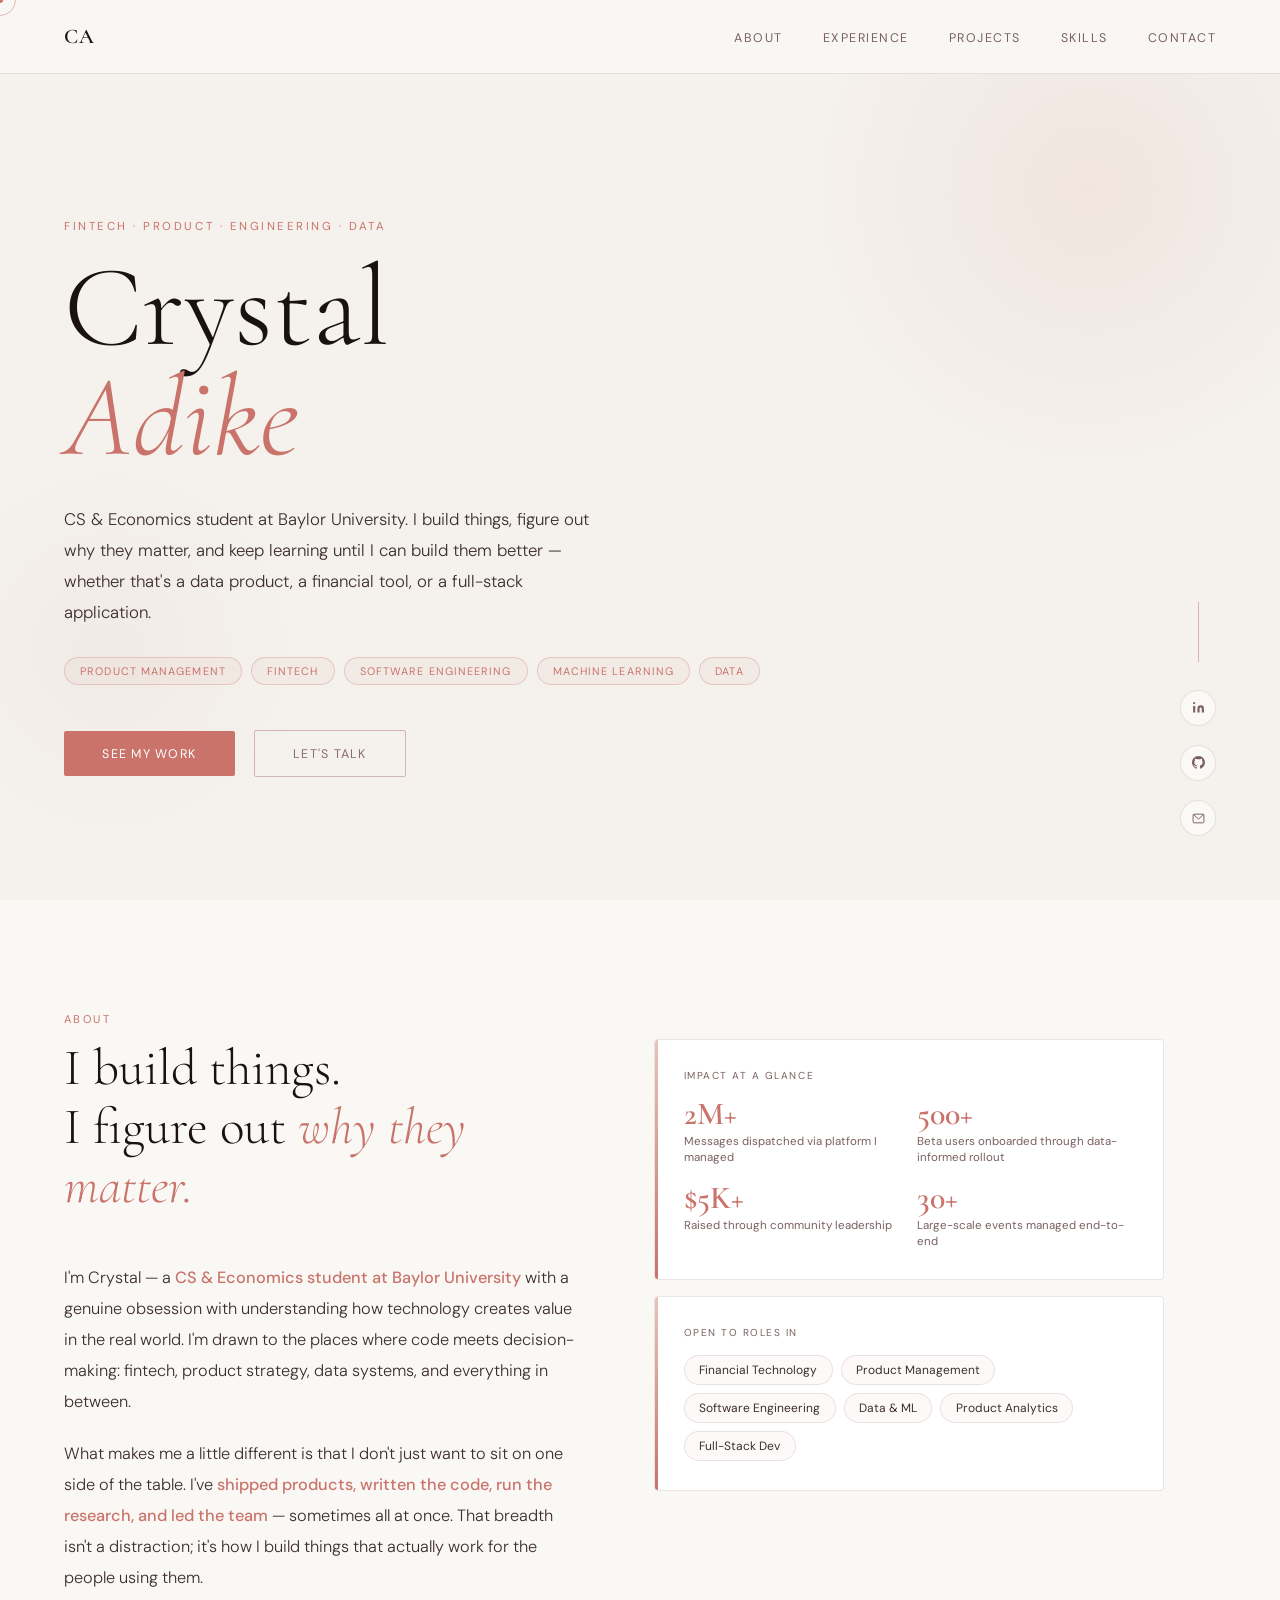
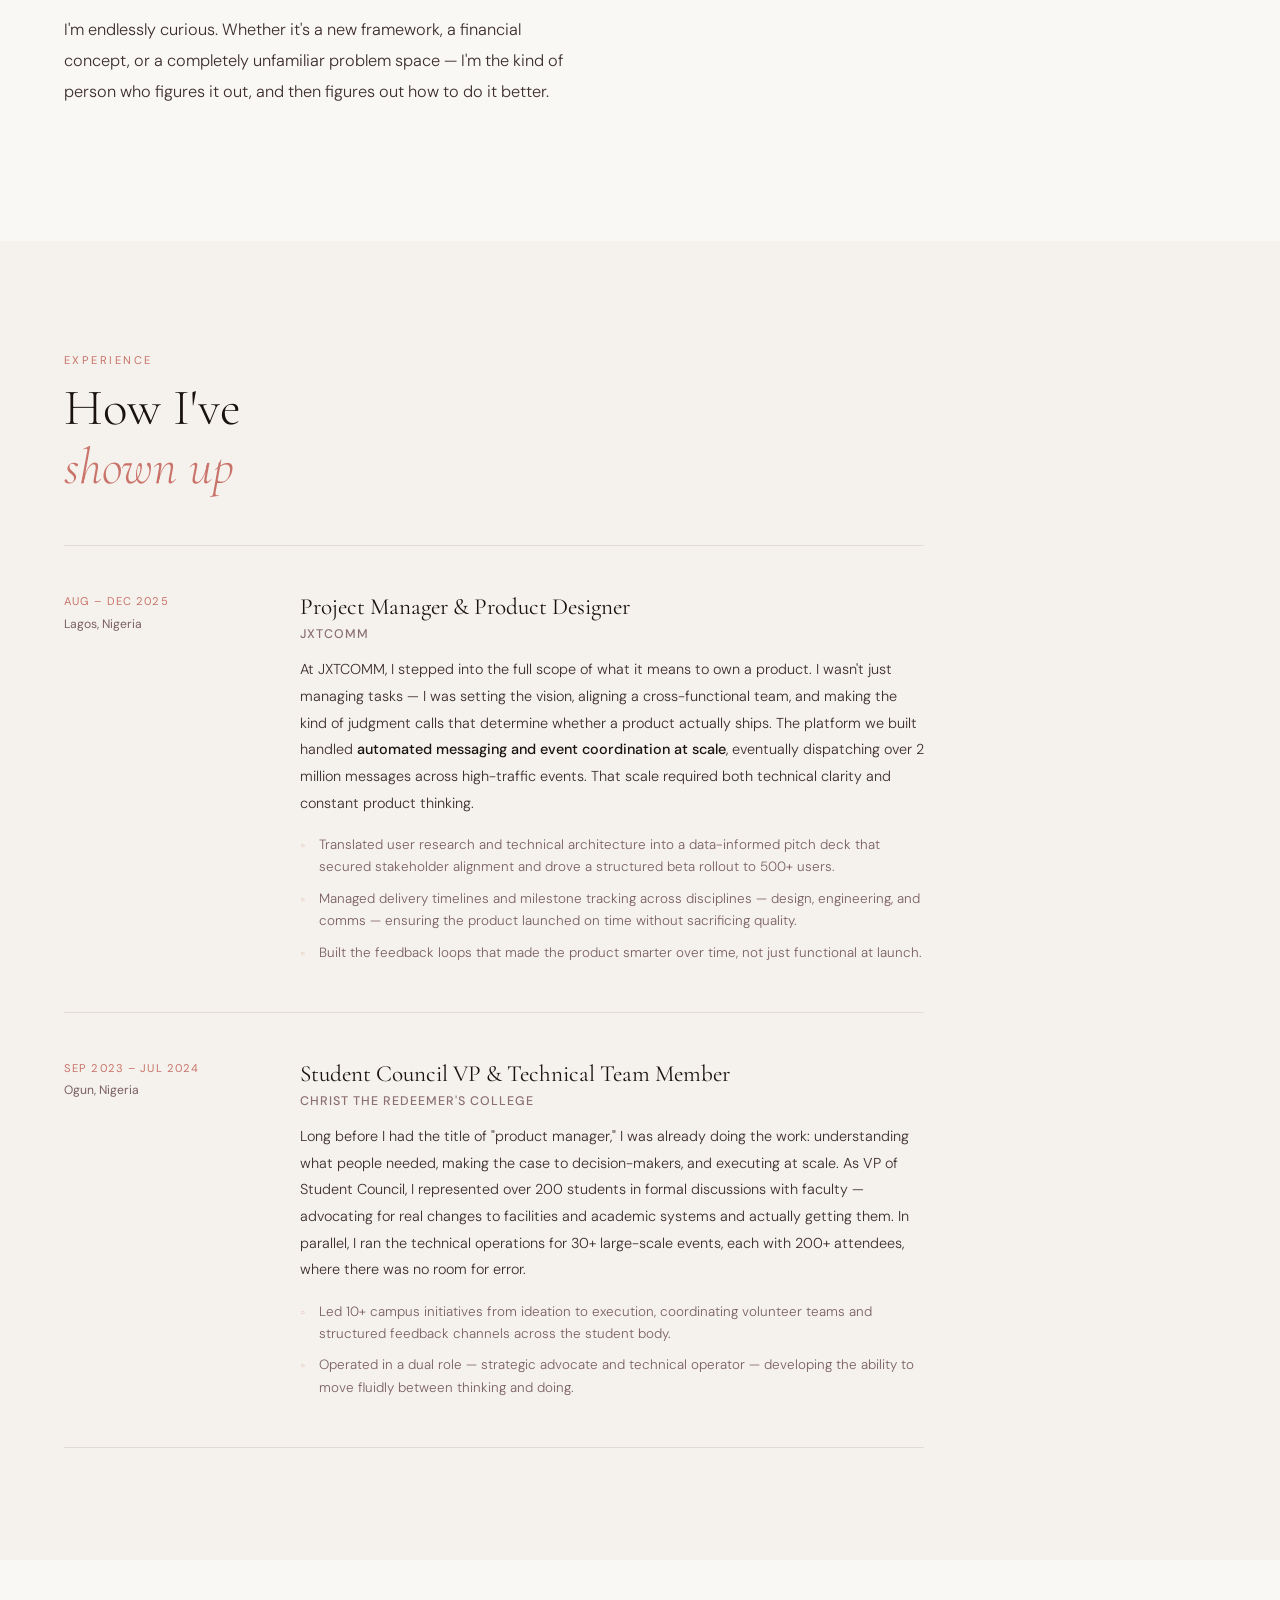
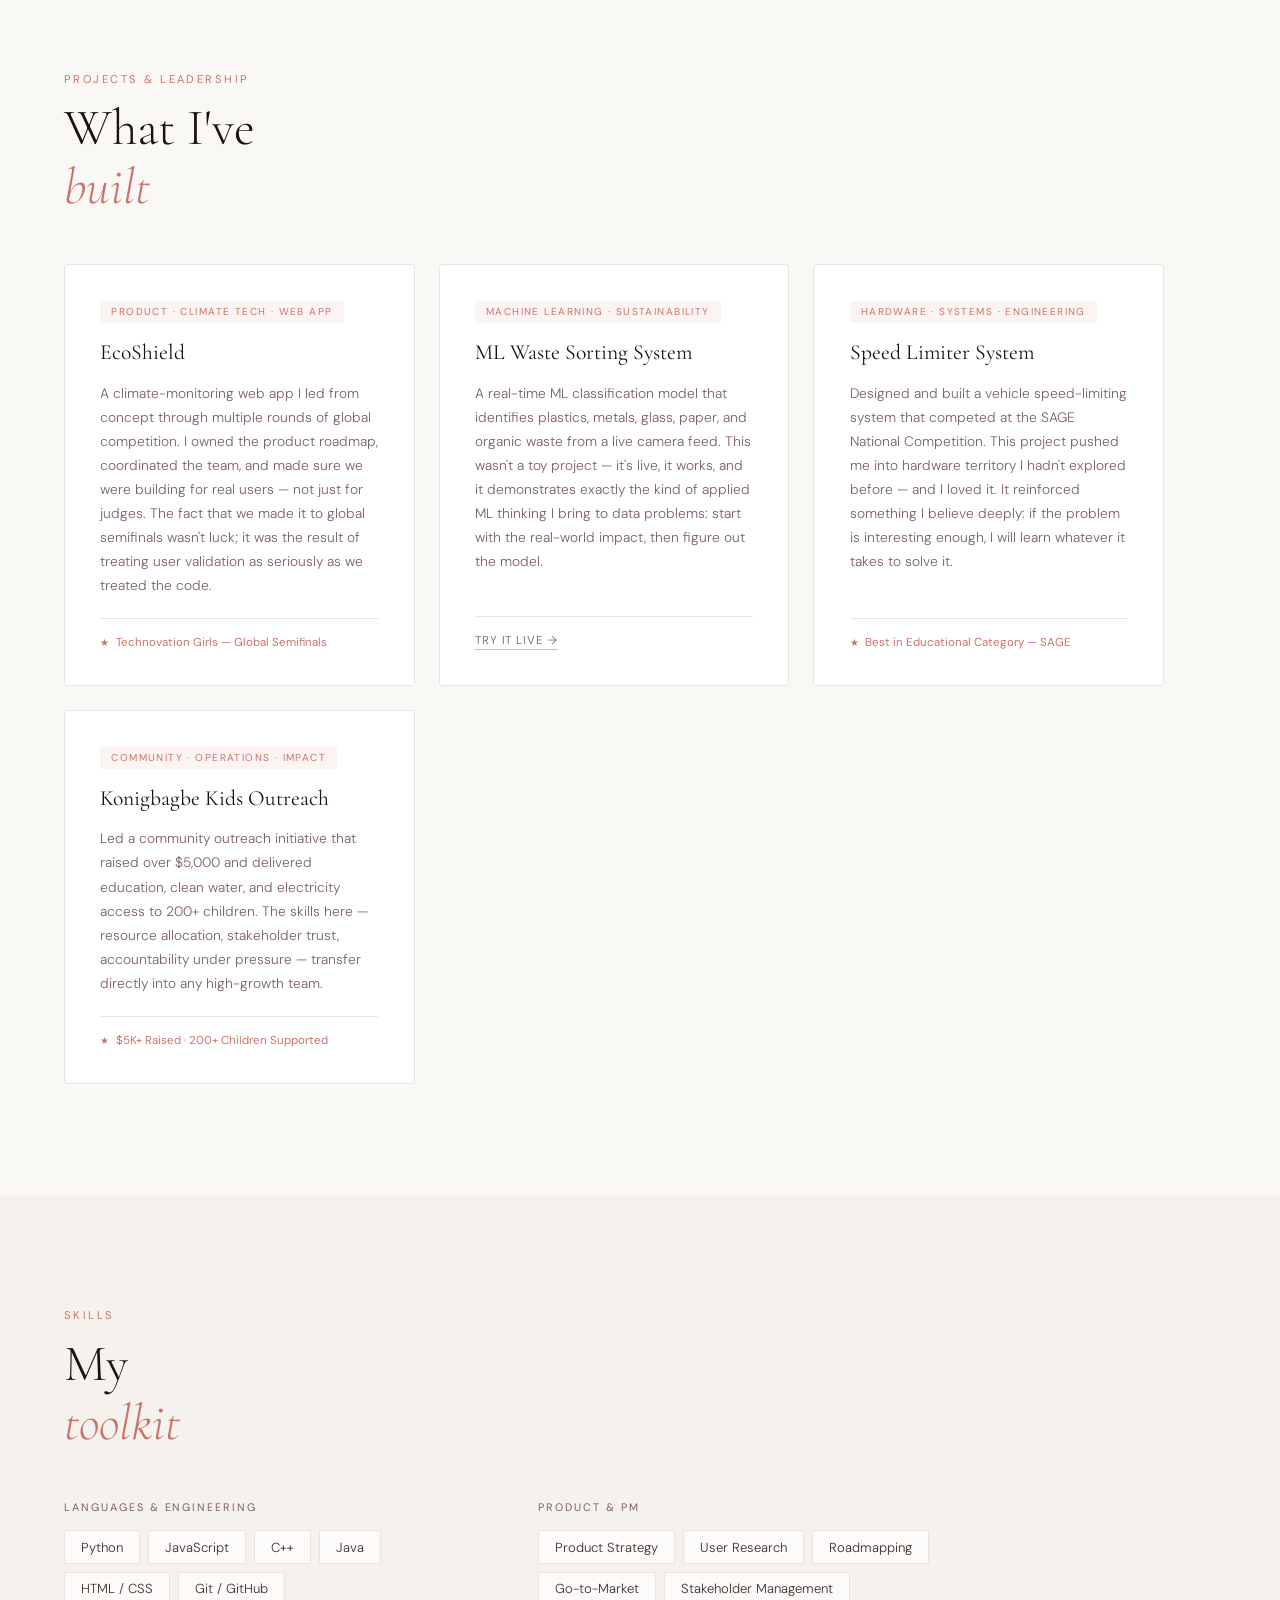
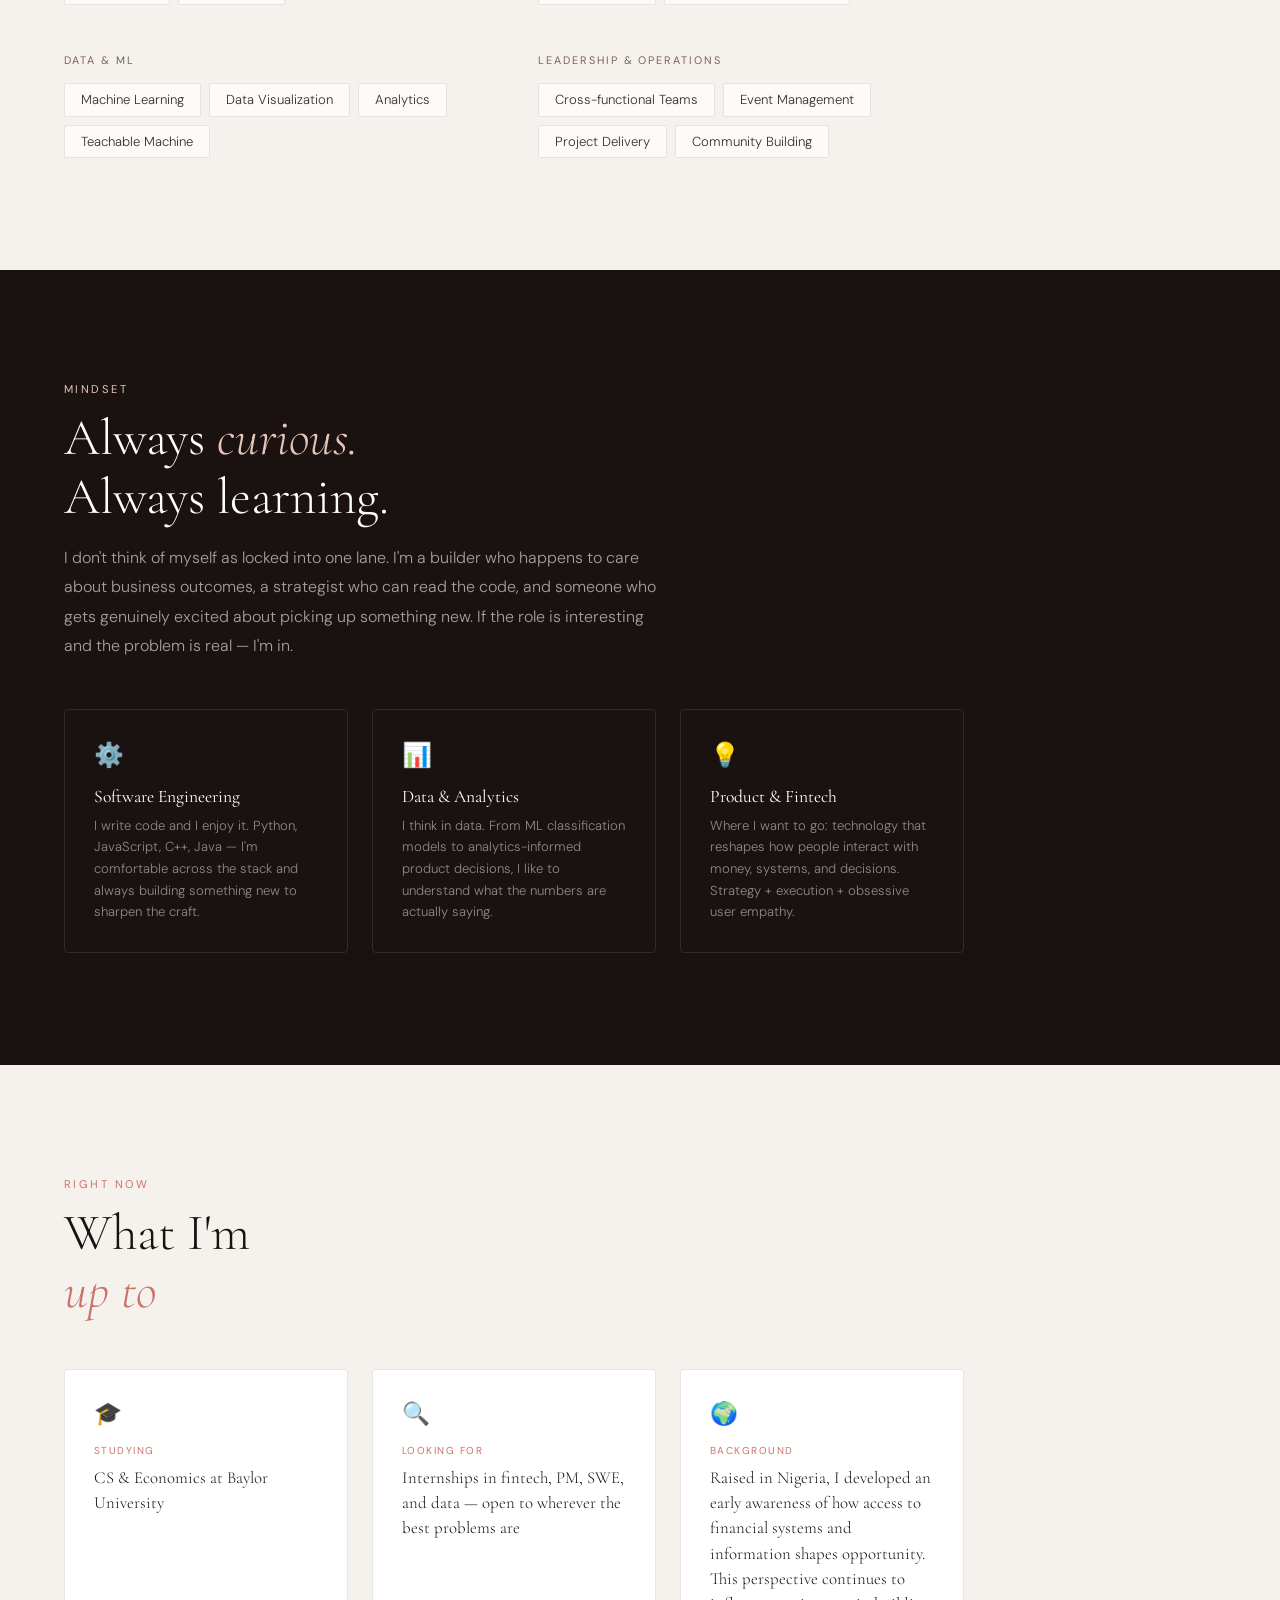
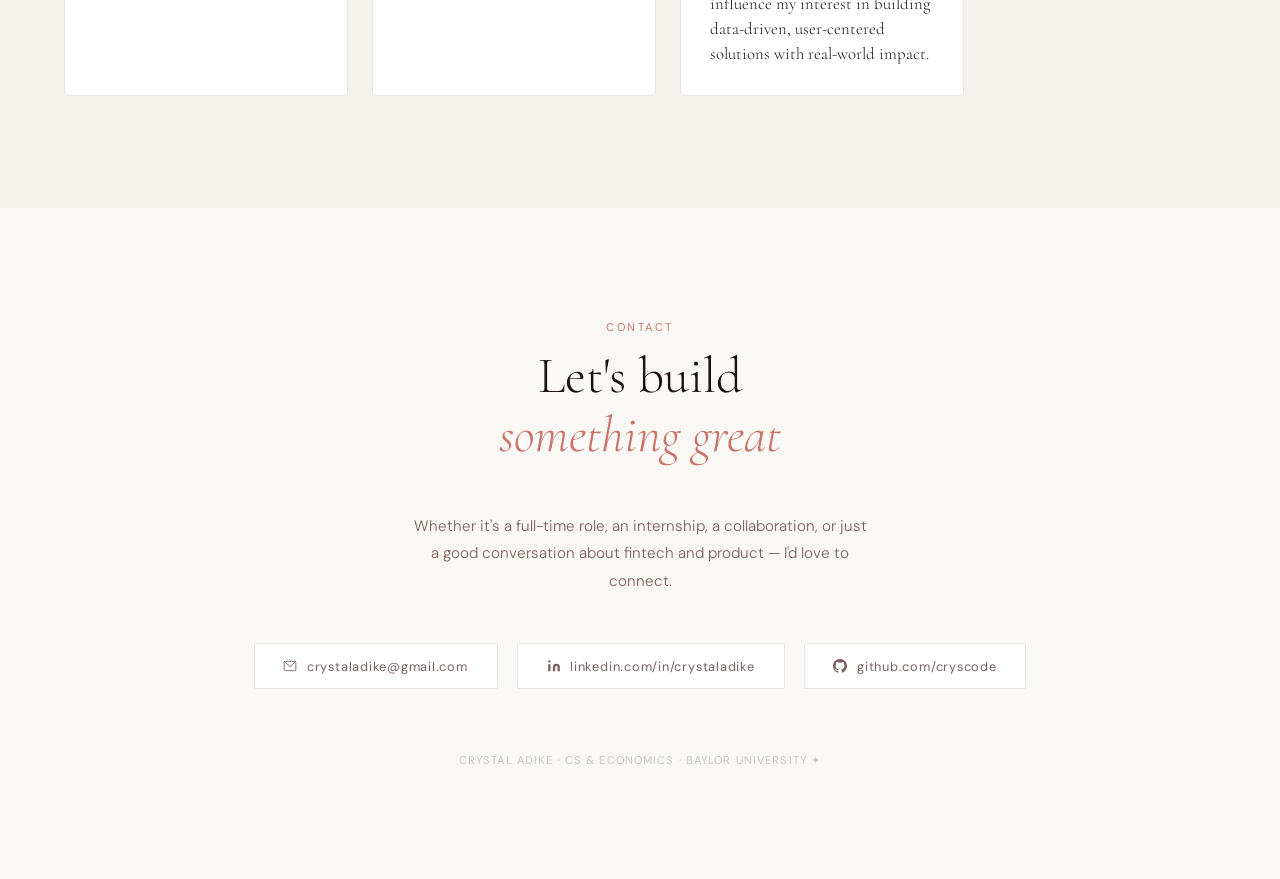
==== commit 0267f360: "Update index.html changed some parts" ====
--- a/index.html
+++ b/index.html
@@ -254,7 +254,7 @@
     <div class="currently-card reveal">
       <div class="currently-icon">🎓</div>
       <p class="currently-label">Studying</p>
-      <p class="currently-val">CS & Economics at Baylor University — where code meets capital</p>
+      <p class="currently-val">CS & Economics at Baylor University</p>
     </div>
     <div class="currently-card reveal">
       <div class="currently-icon">🔍</div>
@@ -264,7 +264,7 @@
     <div class="currently-card reveal">
       <div class="currently-icon">🌍</div>
       <p class="currently-label">Background</p>
-      <p class="currently-val">Shipped real products in Nigeria. Bringing a global, user-first perspective to every team I join.</p>
+      <p class="currently-val">Raised in Nigeria, I developed an early awareness of how access to financial systems and information shapes opportunity. This perspective continues to influence my interest in building data-driven, user-centered solutions with real-world impact.</p>
     </div>
   </div>
 </section>
--- a/style.css
+++ b/style.css
@@ -189,7 +189,7 @@
   display: flex;
   flex-direction: column;
   justify-content: center;
-  padding: 0 4rem;
+  padding: 6rem 4rem 0 4rem;
   position: relative;
   overflow: hidden;
 }
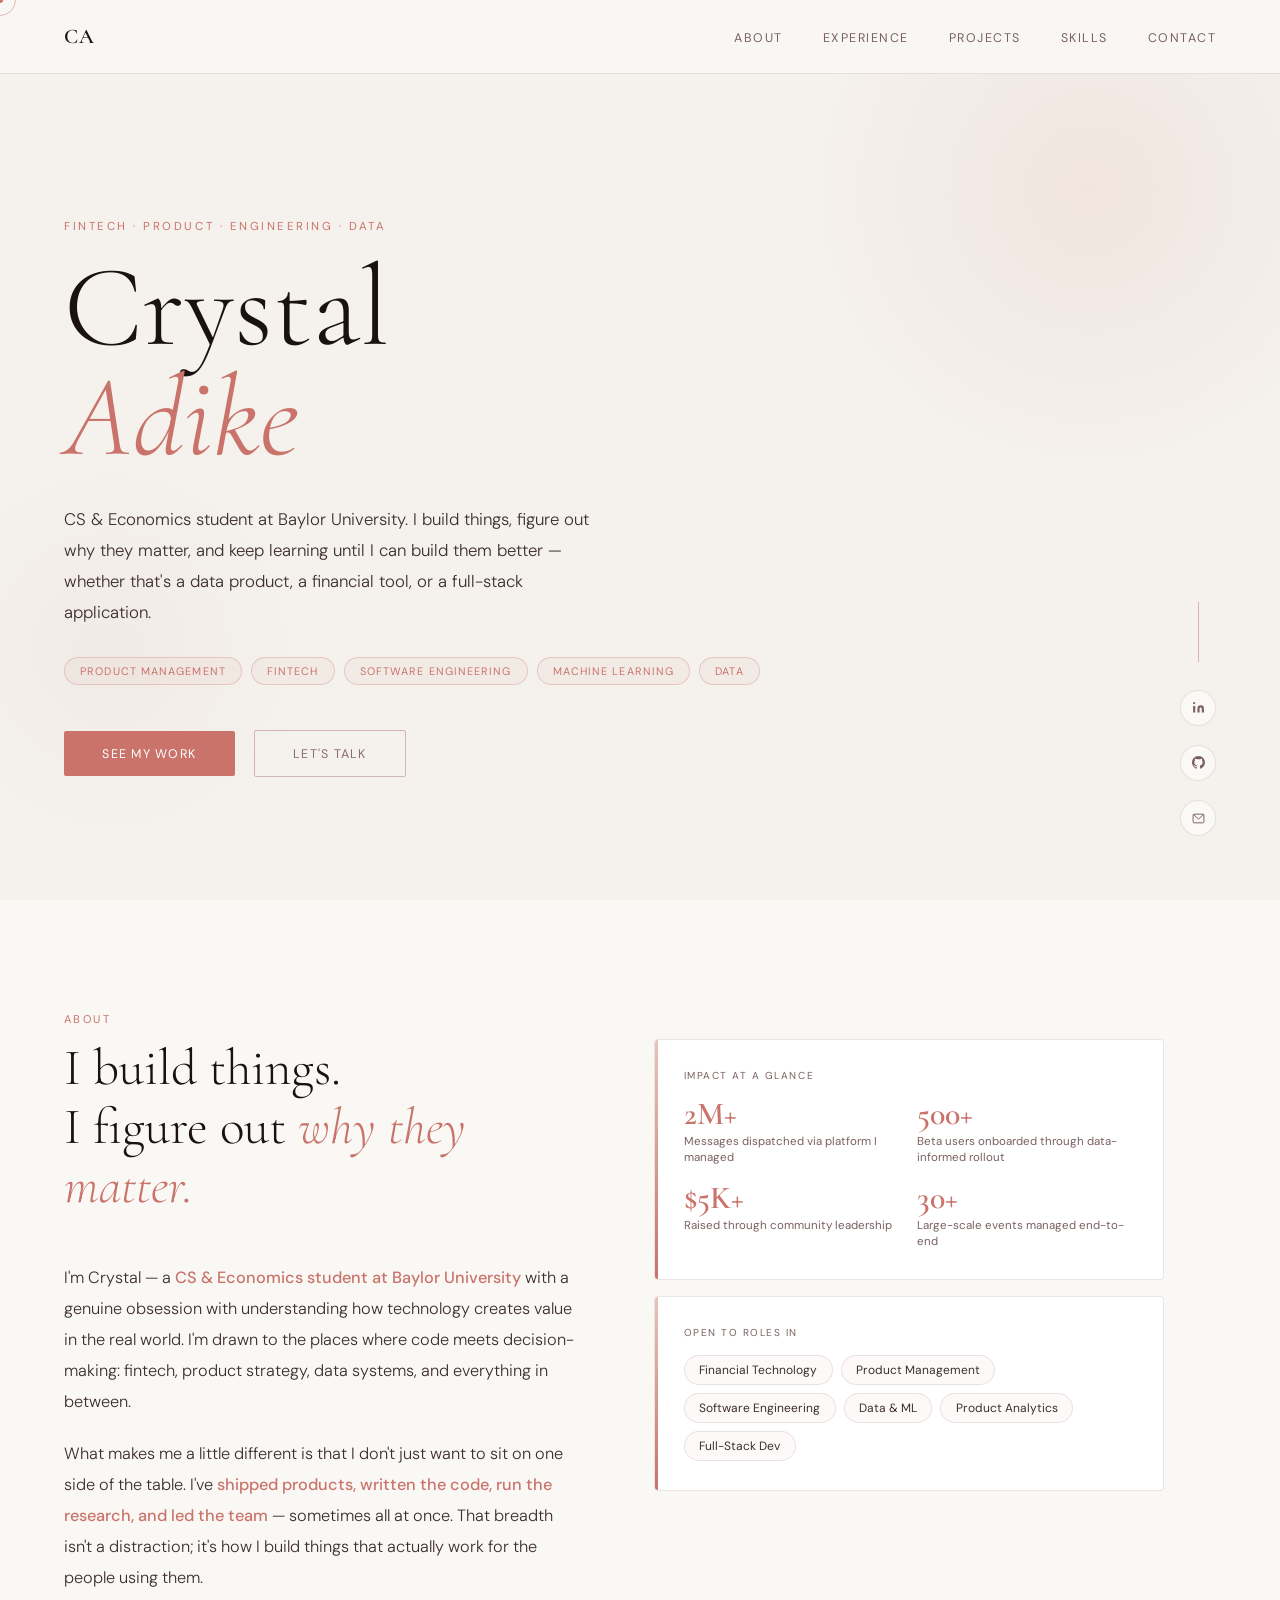
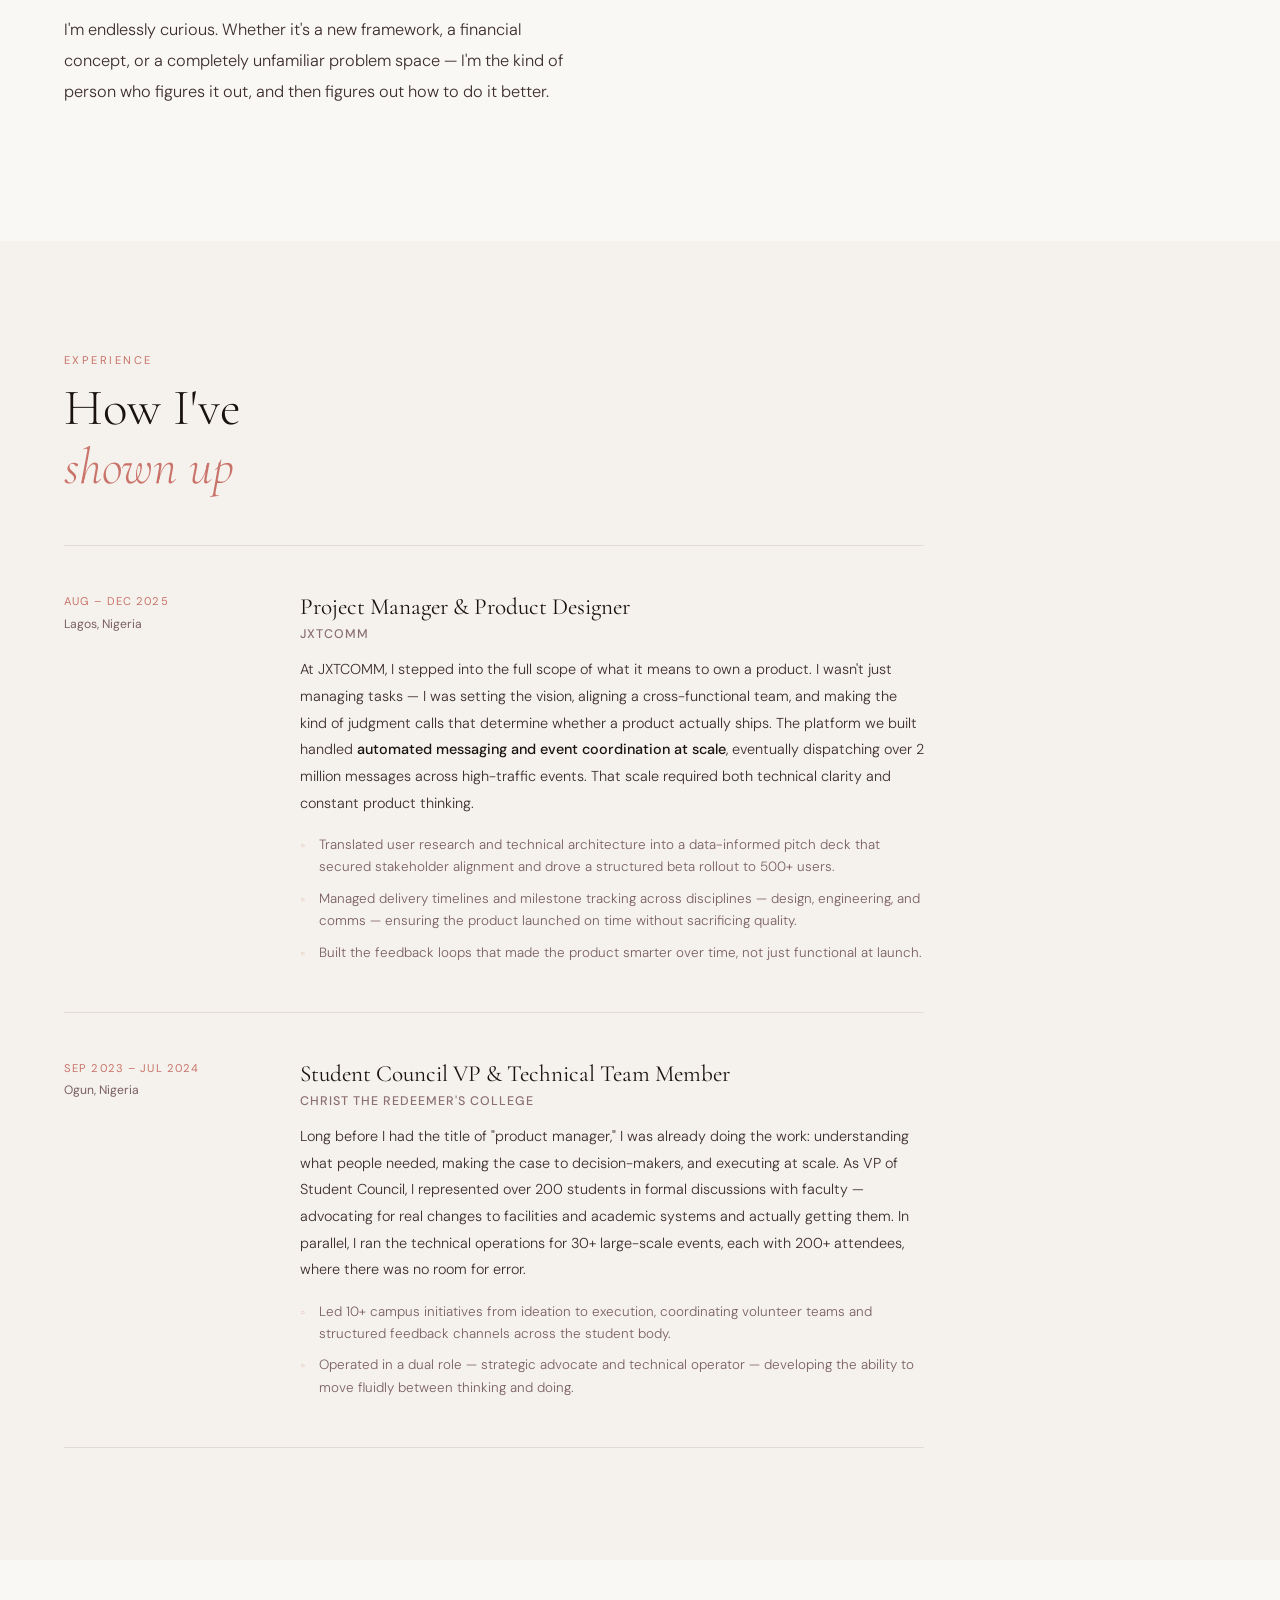
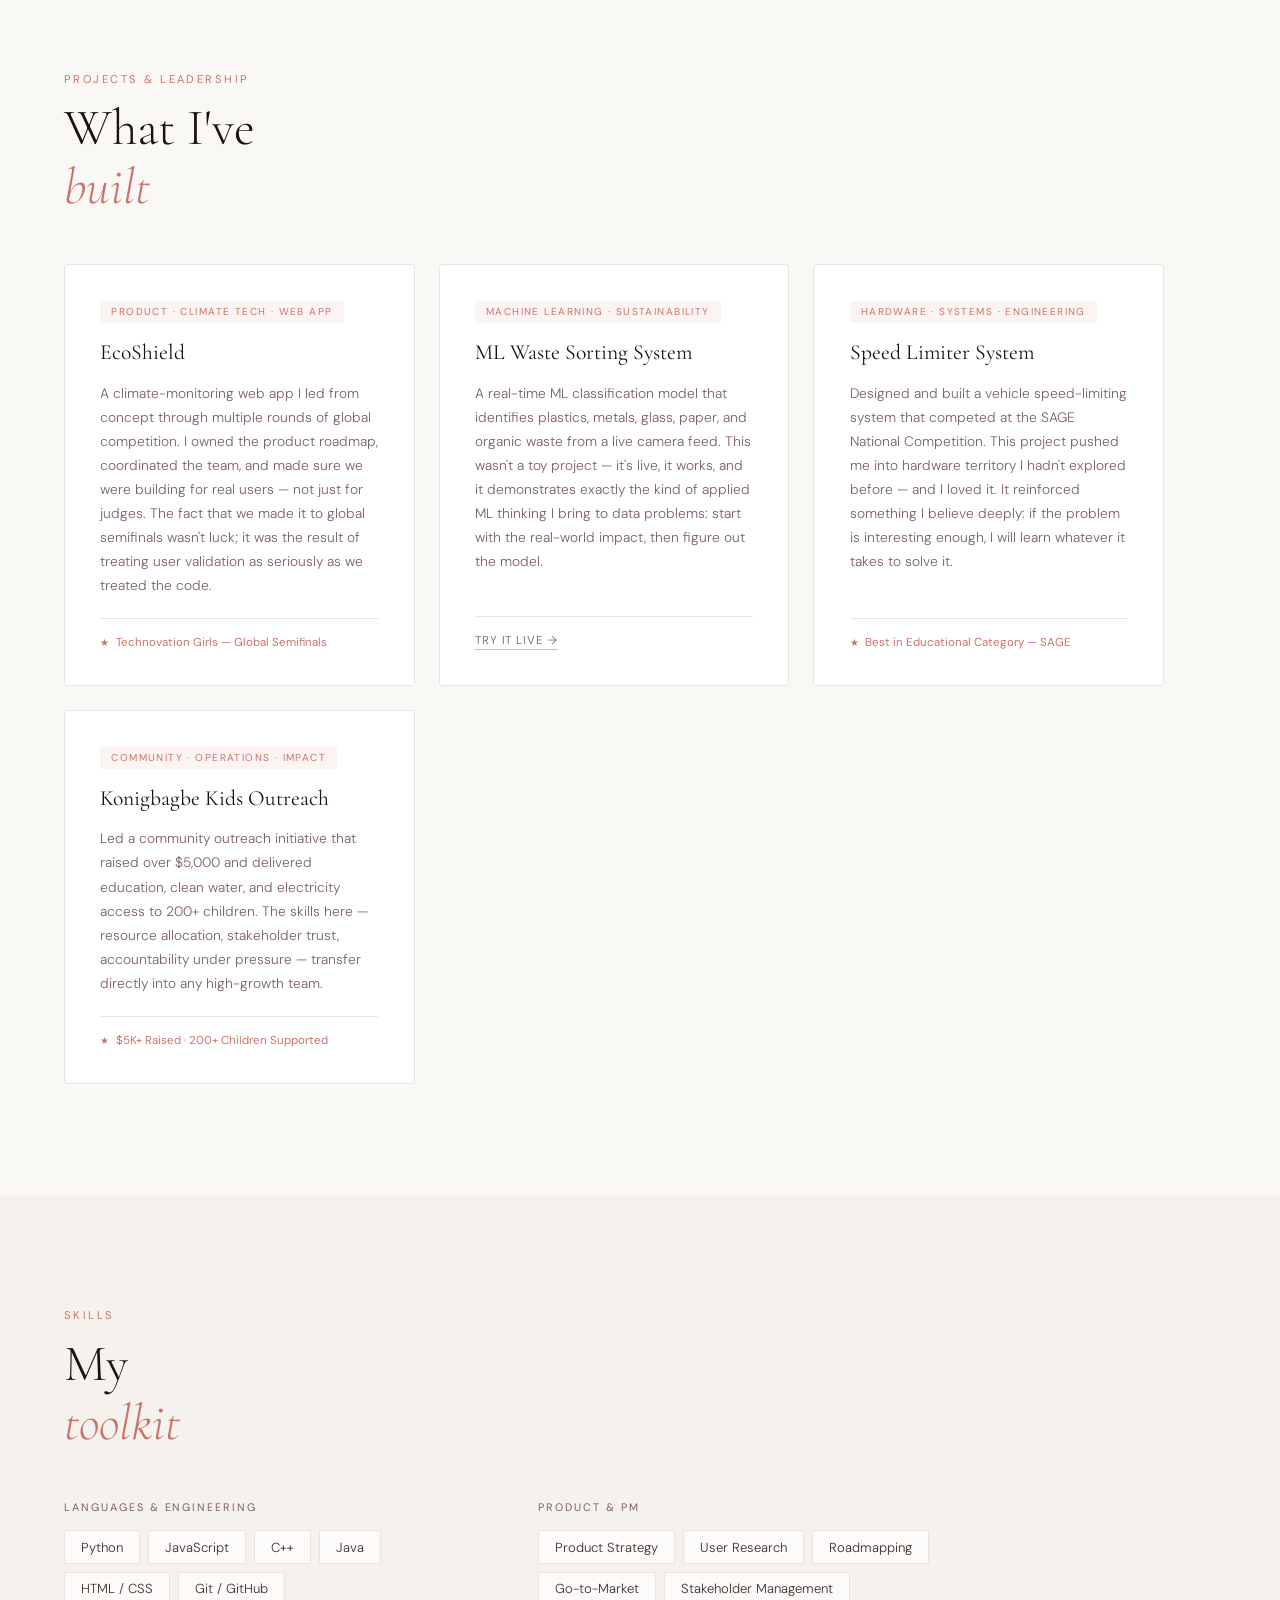
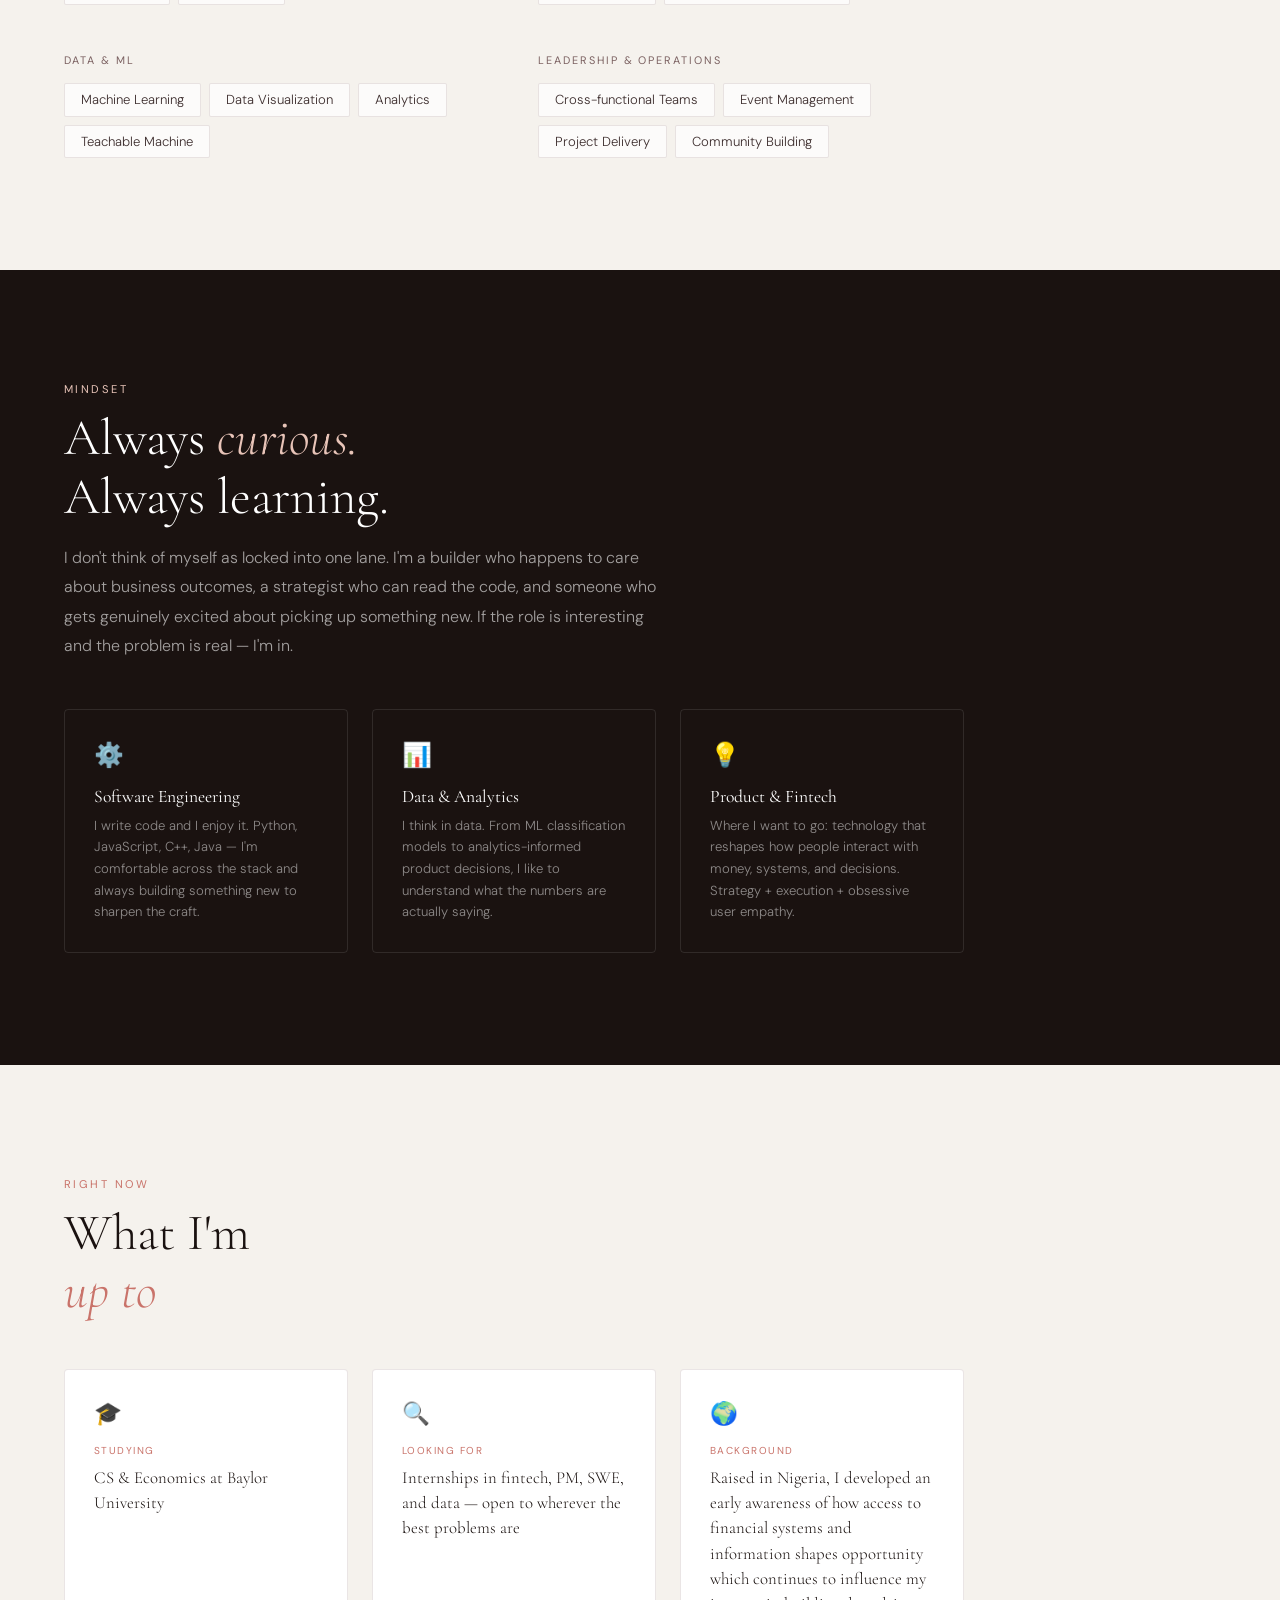
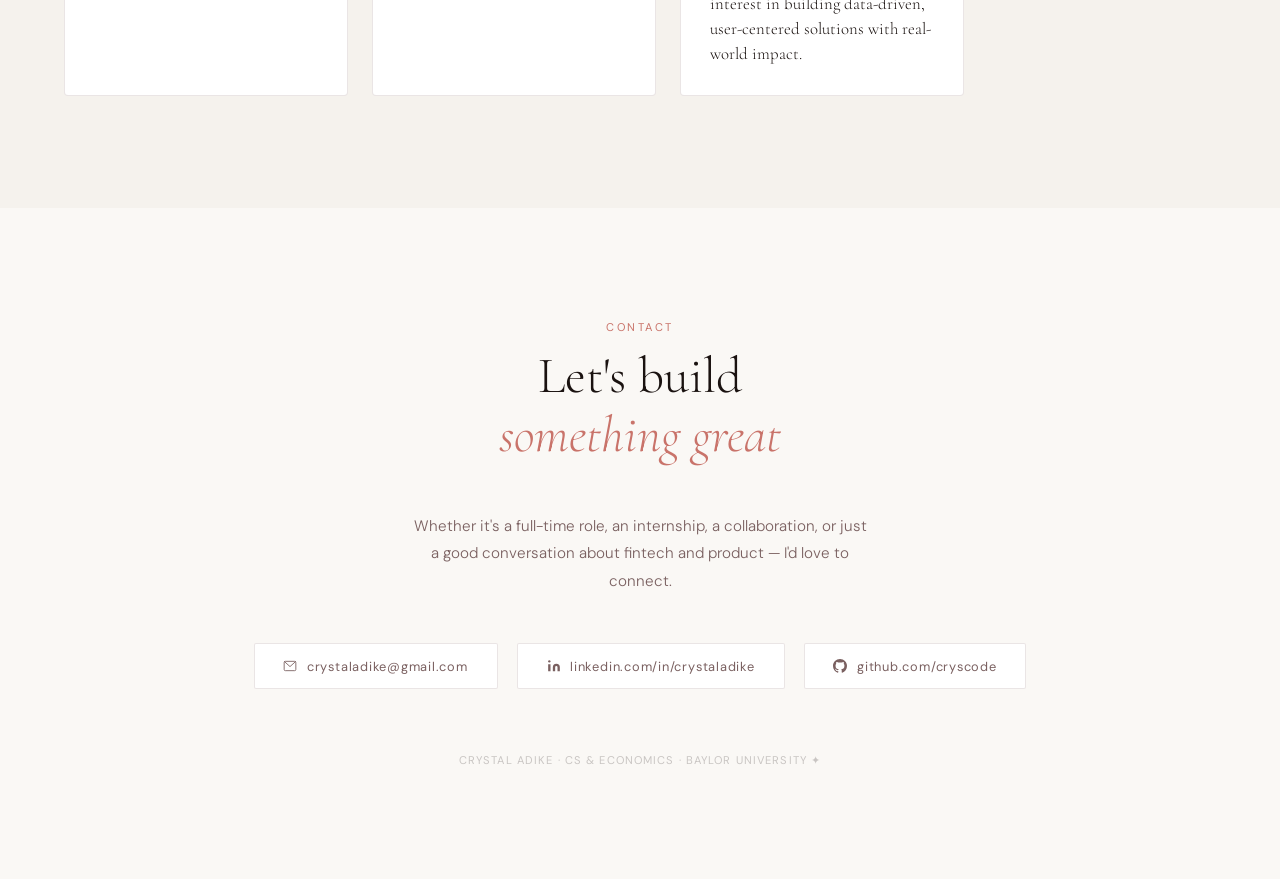
==== commit 28e70050: "Update index.html" ====
--- a/index.html
+++ b/index.html
@@ -264,7 +264,7 @@
     <div class="currently-card reveal">
       <div class="currently-icon">🌍</div>
       <p class="currently-label">Background</p>
-      <p class="currently-val">Raised in Nigeria, I developed an early awareness of how access to financial systems and information shapes opportunity. This perspective continues to influence my interest in building data-driven, user-centered solutions with real-world impact.</p>
+      <p class="currently-val">Raised in Nigeria, I developed an early awareness of how access to financial systems and information shapes opportunity which continues to influence my interest in building data-driven, user-centered solutions with real-world impact.</p>
     </div>
   </div>
 </section>
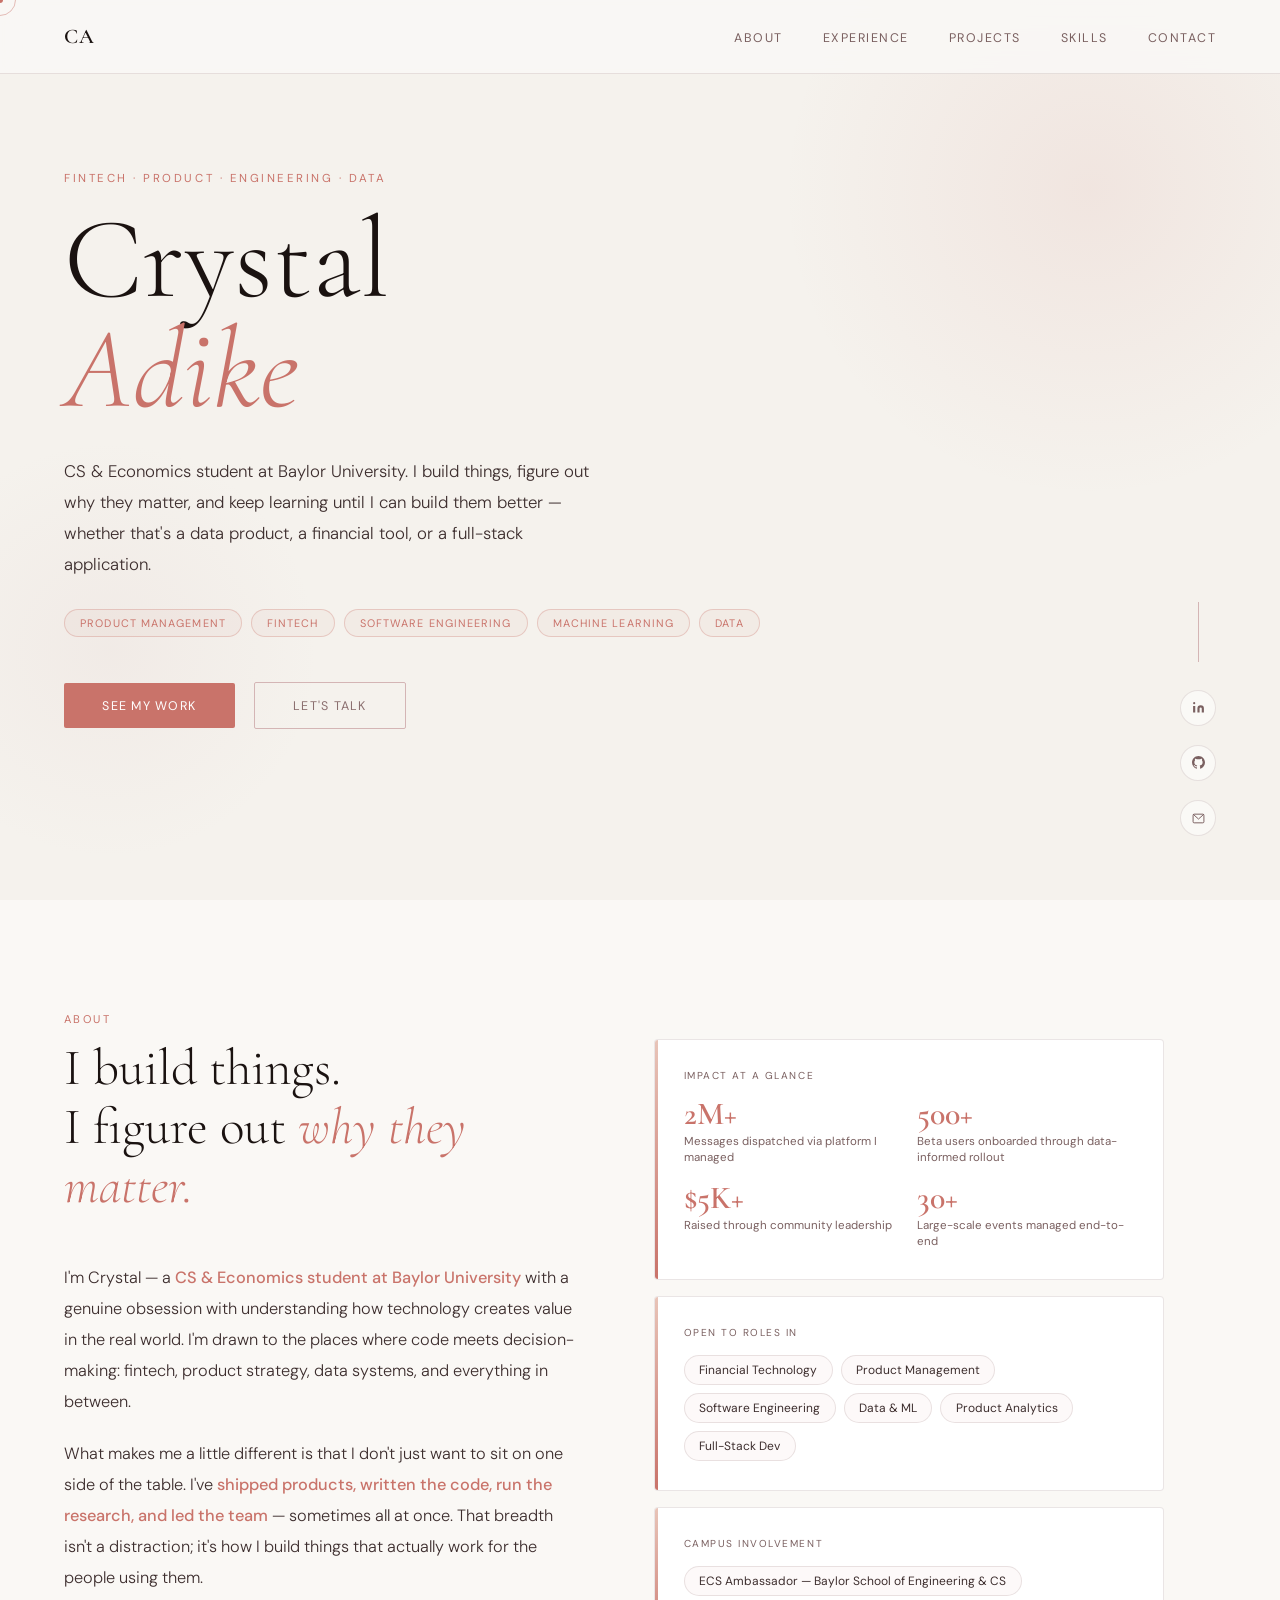
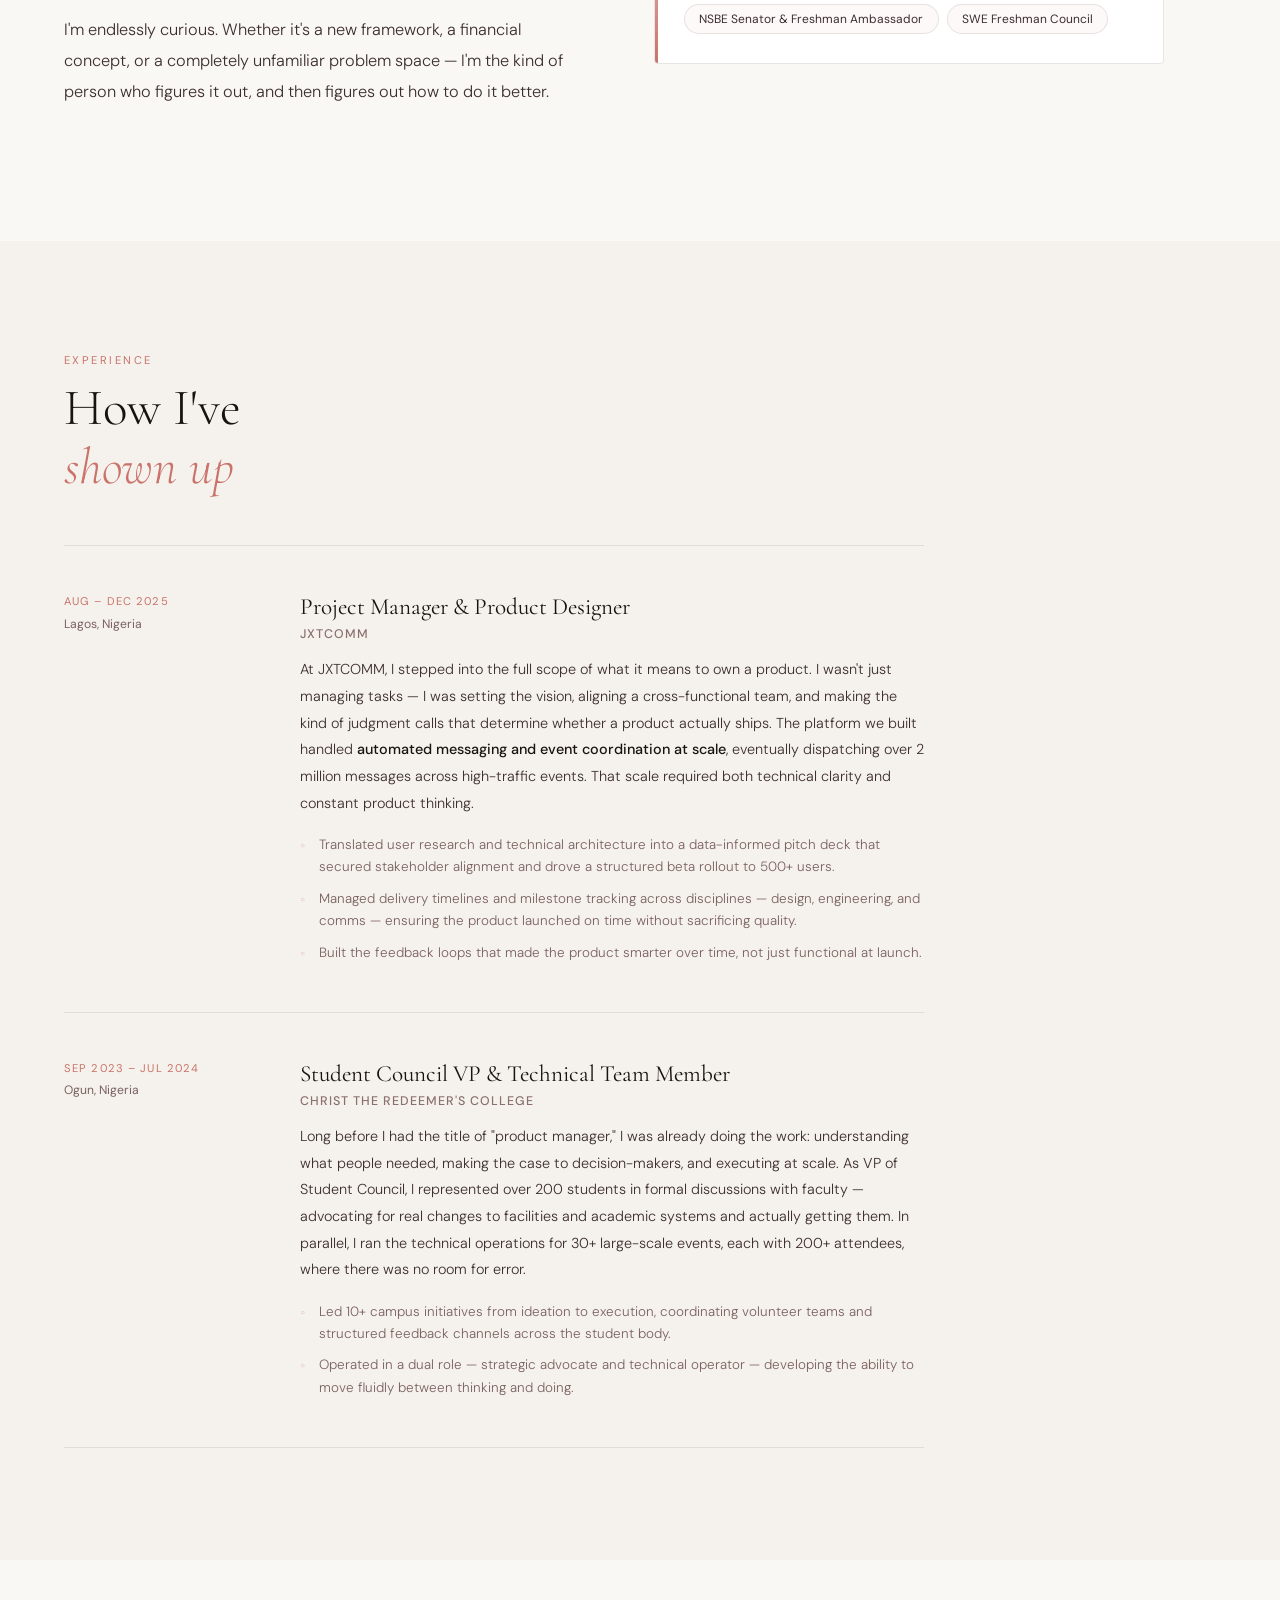
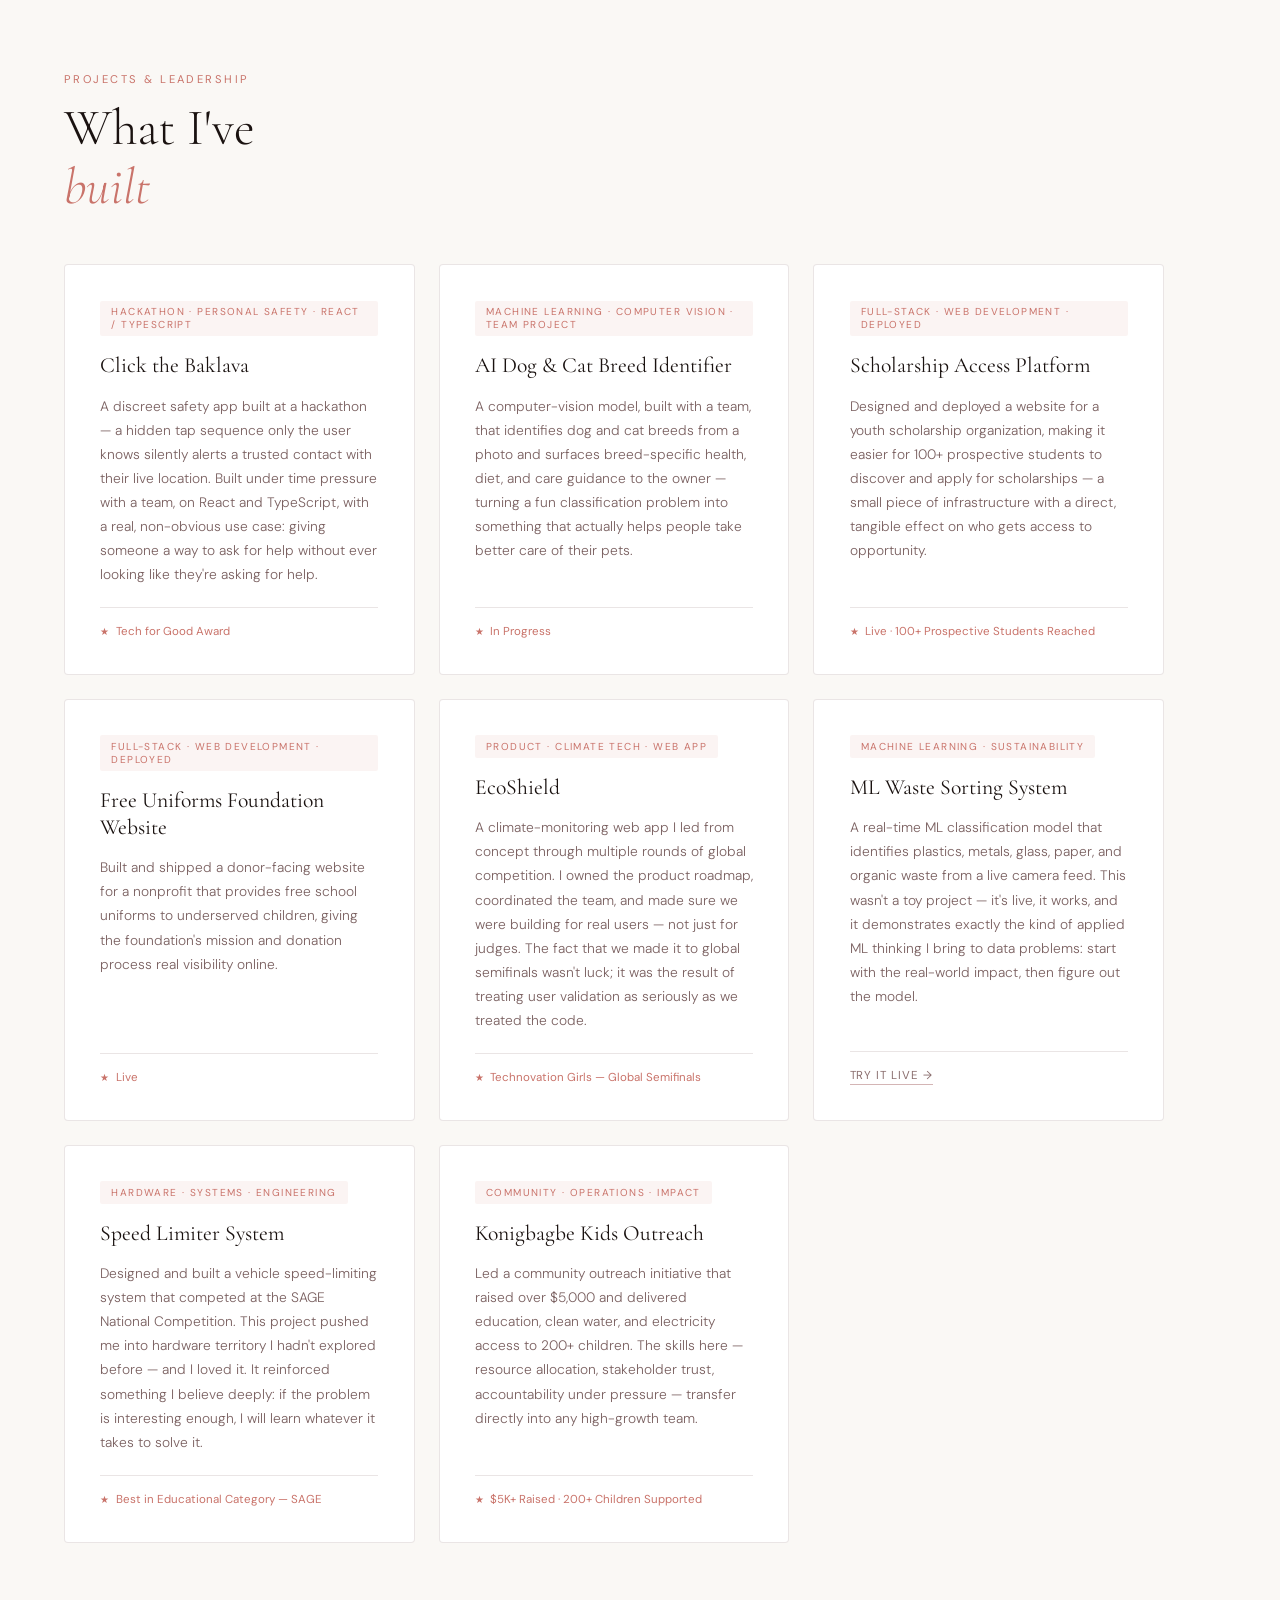
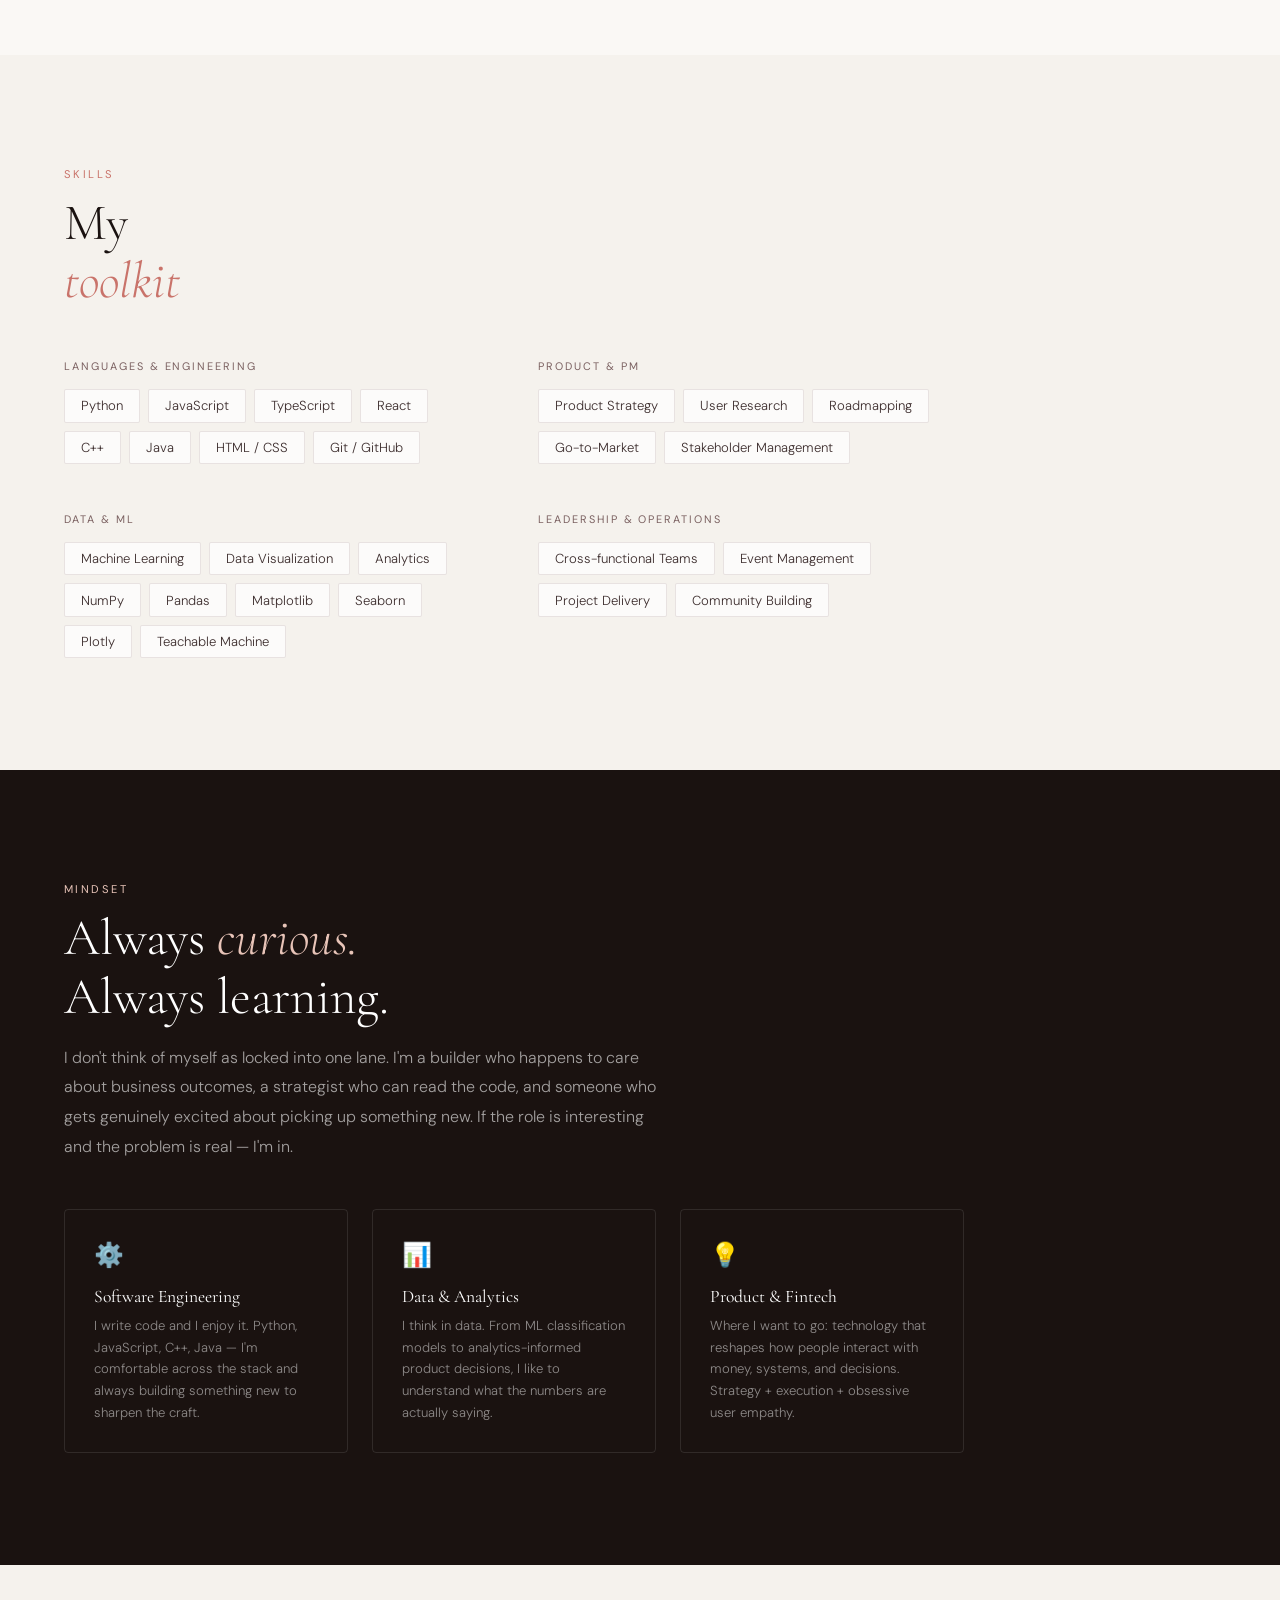
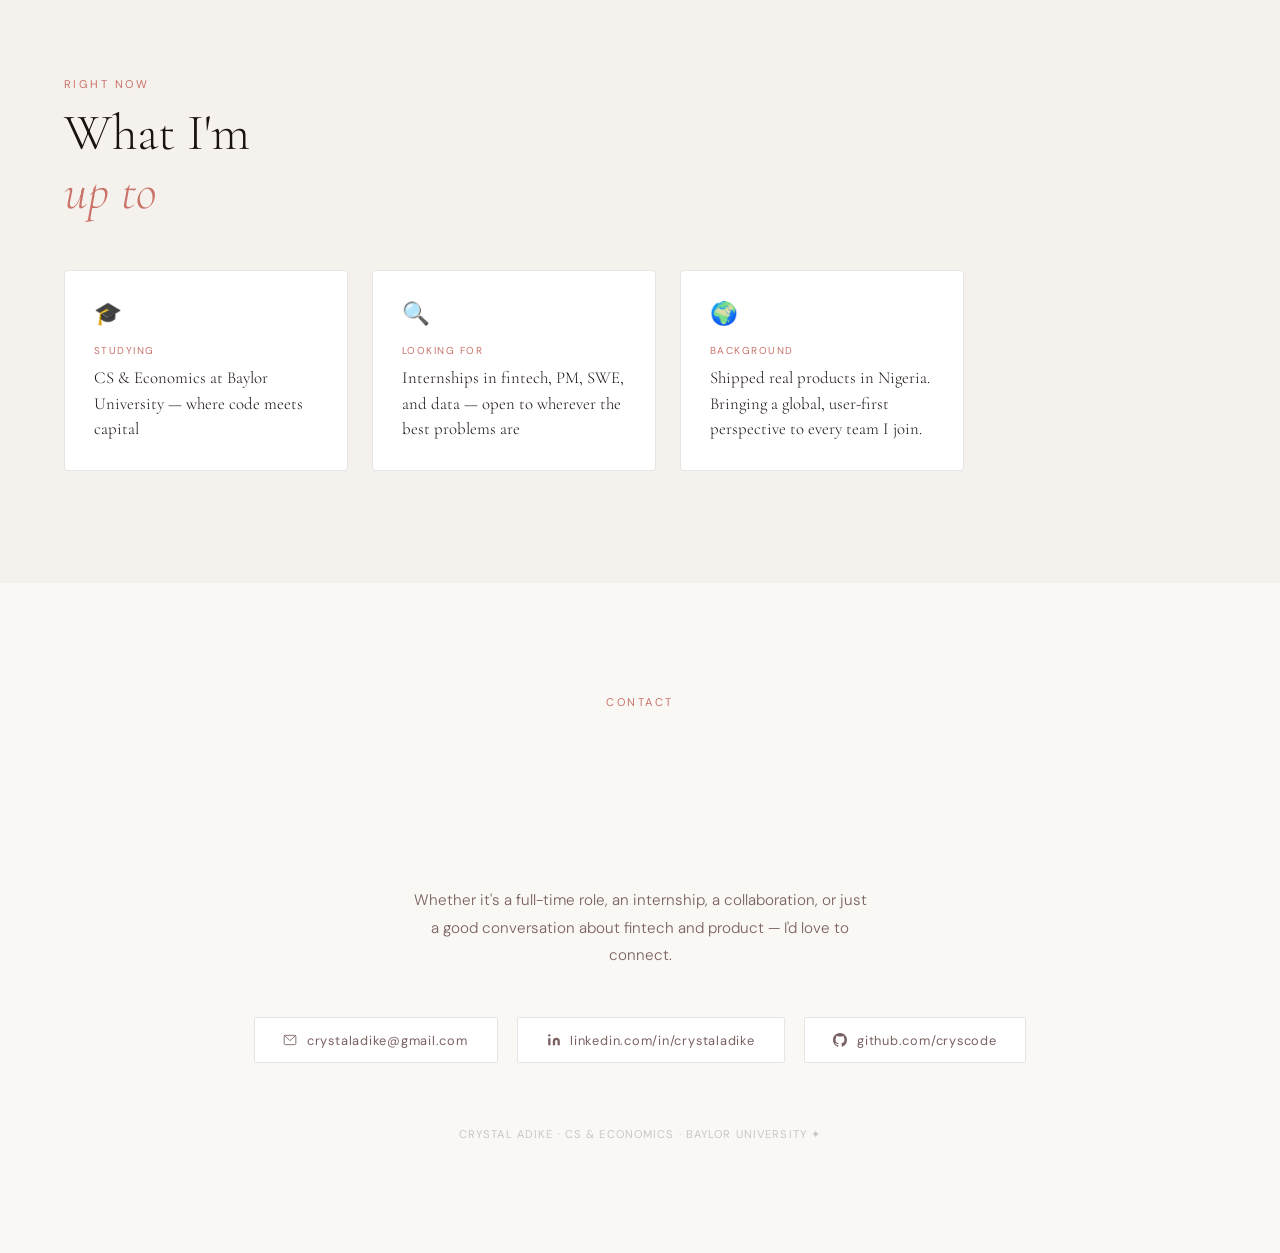
==== commit 63a32e30: "update with new info" ====
--- a/index.html
+++ b/index.html
@@ -87,6 +87,14 @@
             <span class="focus-tag">Full-Stack Dev</span>
           </div>
         </div>
+        <div class="about-card">
+          <p class="about-card-label">Campus Involvement</p>
+          <div class="focus-tags">
+            <span class="focus-tag">ECS Ambassador — Baylor School of Engineering & CS</span>
+            <span class="focus-tag">NSBE Senator & Freshman Ambassador</span>
+            <span class="focus-tag">SWE Freshman Council</span>
+          </div>
+        </div>
       </div>
     </div>
   </div>
@@ -145,6 +153,34 @@
   <div class="projects-grid">
 
     <div class="project-card reveal">
+      <span class="project-tag">Hackathon · Personal Safety · React / TypeScript</span>
+      <h3 class="project-title">Click the Baklava</h3>
+      <p class="project-desc">A discreet safety app built at a hackathon — a hidden tap sequence only the user knows silently alerts a trusted contact with their live location. Built under time pressure with a team, on React and TypeScript, with a real, non-obvious use case: giving someone a way to ask for help without ever looking like they're asking for help.</p>
+      <div class="project-footer"><span class="project-award">Tech for Good Award</span></div>
+    </div>
+
+    <div class="project-card reveal">
+      <span class="project-tag">Machine Learning · Computer Vision · Team Project</span>
+      <h3 class="project-title">AI Dog & Cat Breed Identifier</h3>
+      <p class="project-desc">A computer-vision model, built with a team, that identifies dog and cat breeds from a photo and surfaces breed-specific health, diet, and care guidance to the owner — turning a fun classification problem into something that actually helps people take better care of their pets.</p>
+      <div class="project-footer"><span class="project-award">In Progress</span></div>
+    </div>
+
+    <div class="project-card reveal">
+      <span class="project-tag">Full-Stack · Web Development · Deployed</span>
+      <h3 class="project-title">Scholarship Access Platform</h3>
+      <p class="project-desc">Designed and deployed a website for a youth scholarship organization, making it easier for 100+ prospective students to discover and apply for scholarships — a small piece of infrastructure with a direct, tangible effect on who gets access to opportunity.</p>
+      <div class="project-footer"><span class="project-award">Live · 100+ Prospective Students Reached</span></div>
+    </div>
+
+    <div class="project-card reveal">
+      <span class="project-tag">Full-Stack · Web Development · Deployed</span>
+      <h3 class="project-title">Free Uniforms Foundation Website</h3>
+      <p class="project-desc">Built and shipped a donor-facing website for a nonprofit that provides free school uniforms to underserved children, giving the foundation's mission and donation process real visibility online.</p>
+      <div class="project-footer"><span class="project-award">Live</span></div>
+    </div>
+
+    <div class="project-card reveal">
       <span class="project-tag">Product · Climate Tech · Web App</span>
       <h3 class="project-title">EcoShield</h3>
       <p class="project-desc">A climate-monitoring web app I led from concept through multiple rounds of global competition. I owned the product roadmap, coordinated the team, and made sure we were building for real users — not just for judges. The fact that we made it to global semifinals wasn't luck; it was the result of treating user validation as seriously as we treated the code.</p>
@@ -174,8 +210,6 @@
 
   </div>
 </section>
-
-<!-- SKILLS -->
 <section id="skills">
   <p class="section-label reveal">Skills</p>
   <h2 class="section-title reveal">My<br/><em>toolkit</em></h2>
@@ -185,6 +219,8 @@
       <div class="skill-tags">
         <span class="skill-tag">Python</span>
         <span class="skill-tag">JavaScript</span>
+        <span class="skill-tag">TypeScript</span>
+        <span class="skill-tag">React</span>
         <span class="skill-tag">C++</span>
         <span class="skill-tag">Java</span>
         <span class="skill-tag">HTML / CSS</span>
@@ -207,6 +243,11 @@
         <span class="skill-tag">Machine Learning</span>
         <span class="skill-tag">Data Visualization</span>
         <span class="skill-tag">Analytics</span>
+        <span class="skill-tag">NumPy</span>
+        <span class="skill-tag">Pandas</span>
+        <span class="skill-tag">Matplotlib</span>
+        <span class="skill-tag">Seaborn</span>
+        <span class="skill-tag">Plotly</span>
         <span class="skill-tag">Teachable Machine</span>
       </div>
     </div>
@@ -254,7 +295,7 @@
     <div class="currently-card reveal">
       <div class="currently-icon">🎓</div>
       <p class="currently-label">Studying</p>
-      <p class="currently-val">CS & Economics at Baylor University</p>
+      <p class="currently-val">CS & Economics at Baylor University — where code meets capital</p>
     </div>
     <div class="currently-card reveal">
       <div class="currently-icon">🔍</div>
@@ -264,7 +305,7 @@
     <div class="currently-card reveal">
       <div class="currently-icon">🌍</div>
       <p class="currently-label">Background</p>
-      <p class="currently-val">Raised in Nigeria, I developed an early awareness of how access to financial systems and information shapes opportunity which continues to influence my interest in building data-driven, user-centered solutions with real-world impact.</p>
+      <p class="currently-val">Shipped real products in Nigeria. Bringing a global, user-first perspective to every team I join.</p>
     </div>
   </div>
 </section>
--- a/style.css
+++ b/style.css
@@ -189,7 +189,7 @@
   display: flex;
   flex-direction: column;
   justify-content: center;
-  padding: 6rem 4rem 0 4rem;
+  padding: 0 4rem;
   position: relative;
   overflow: hidden;
 }
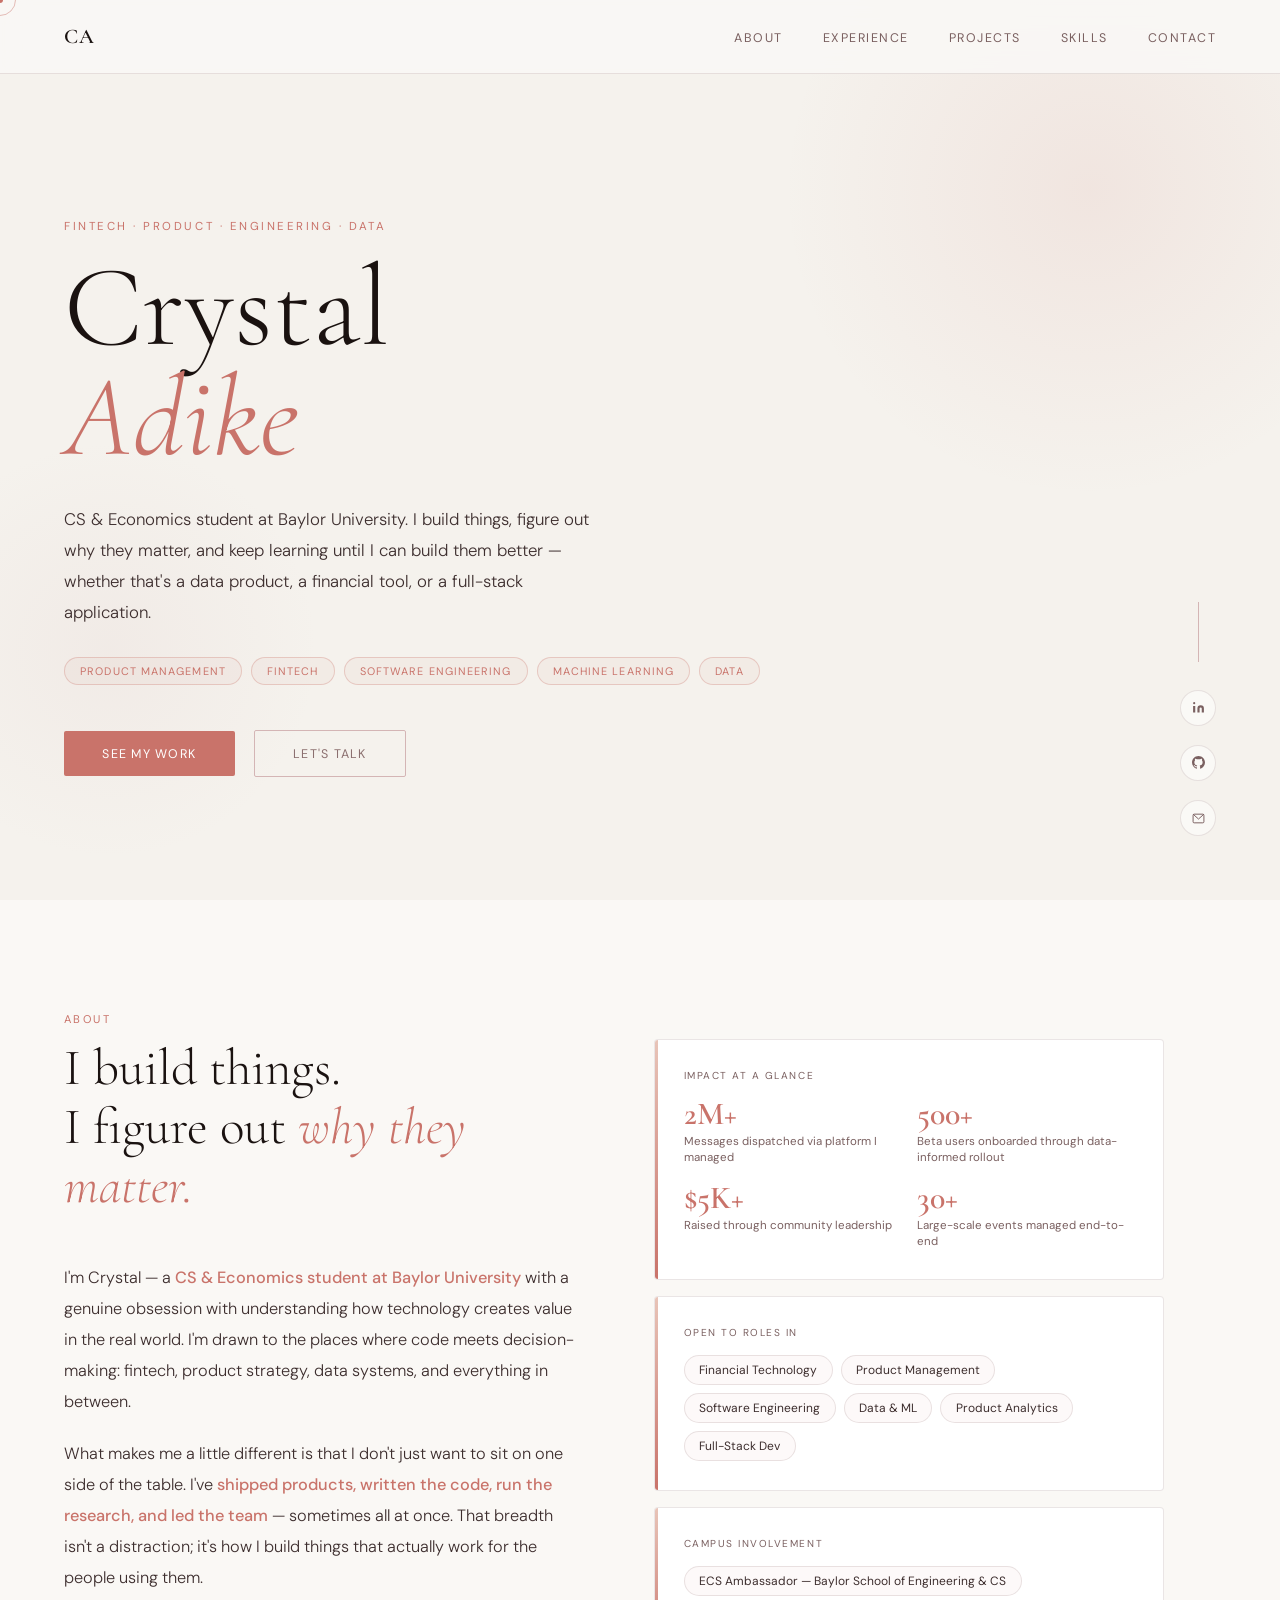
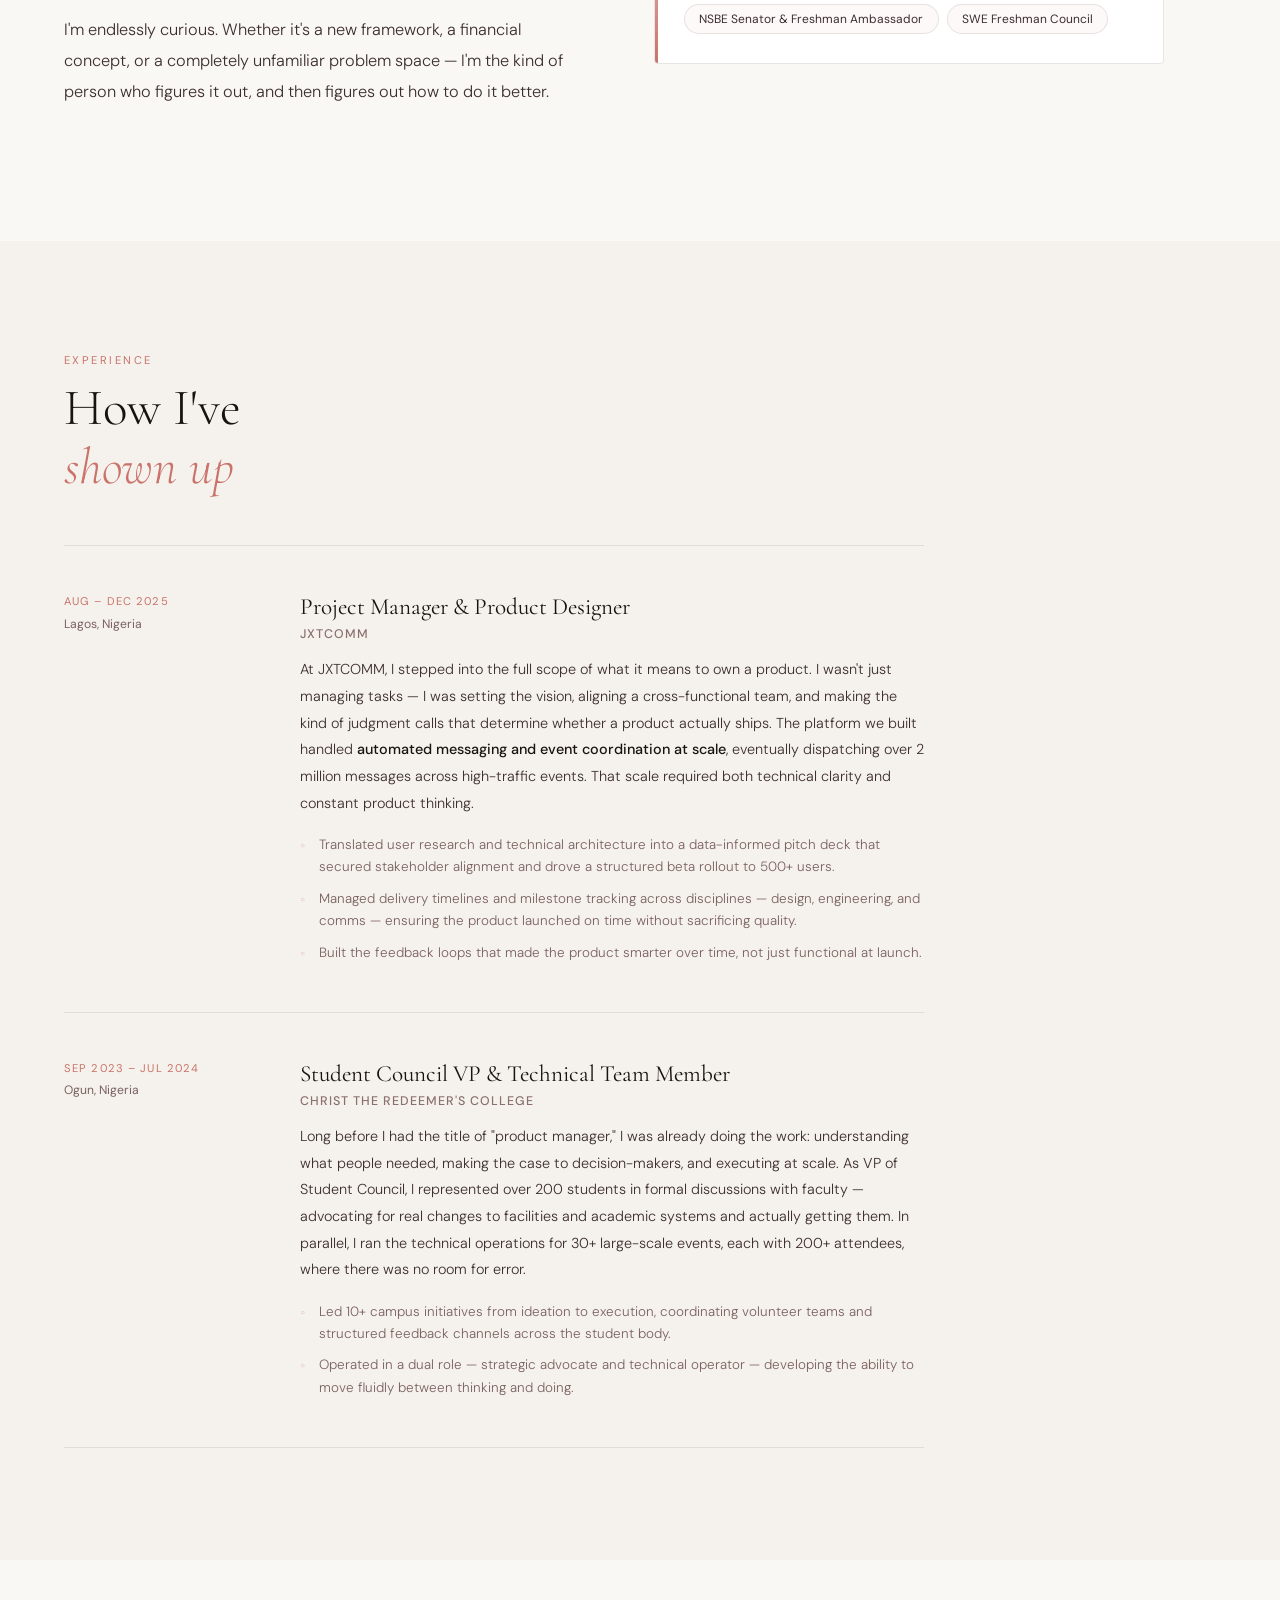
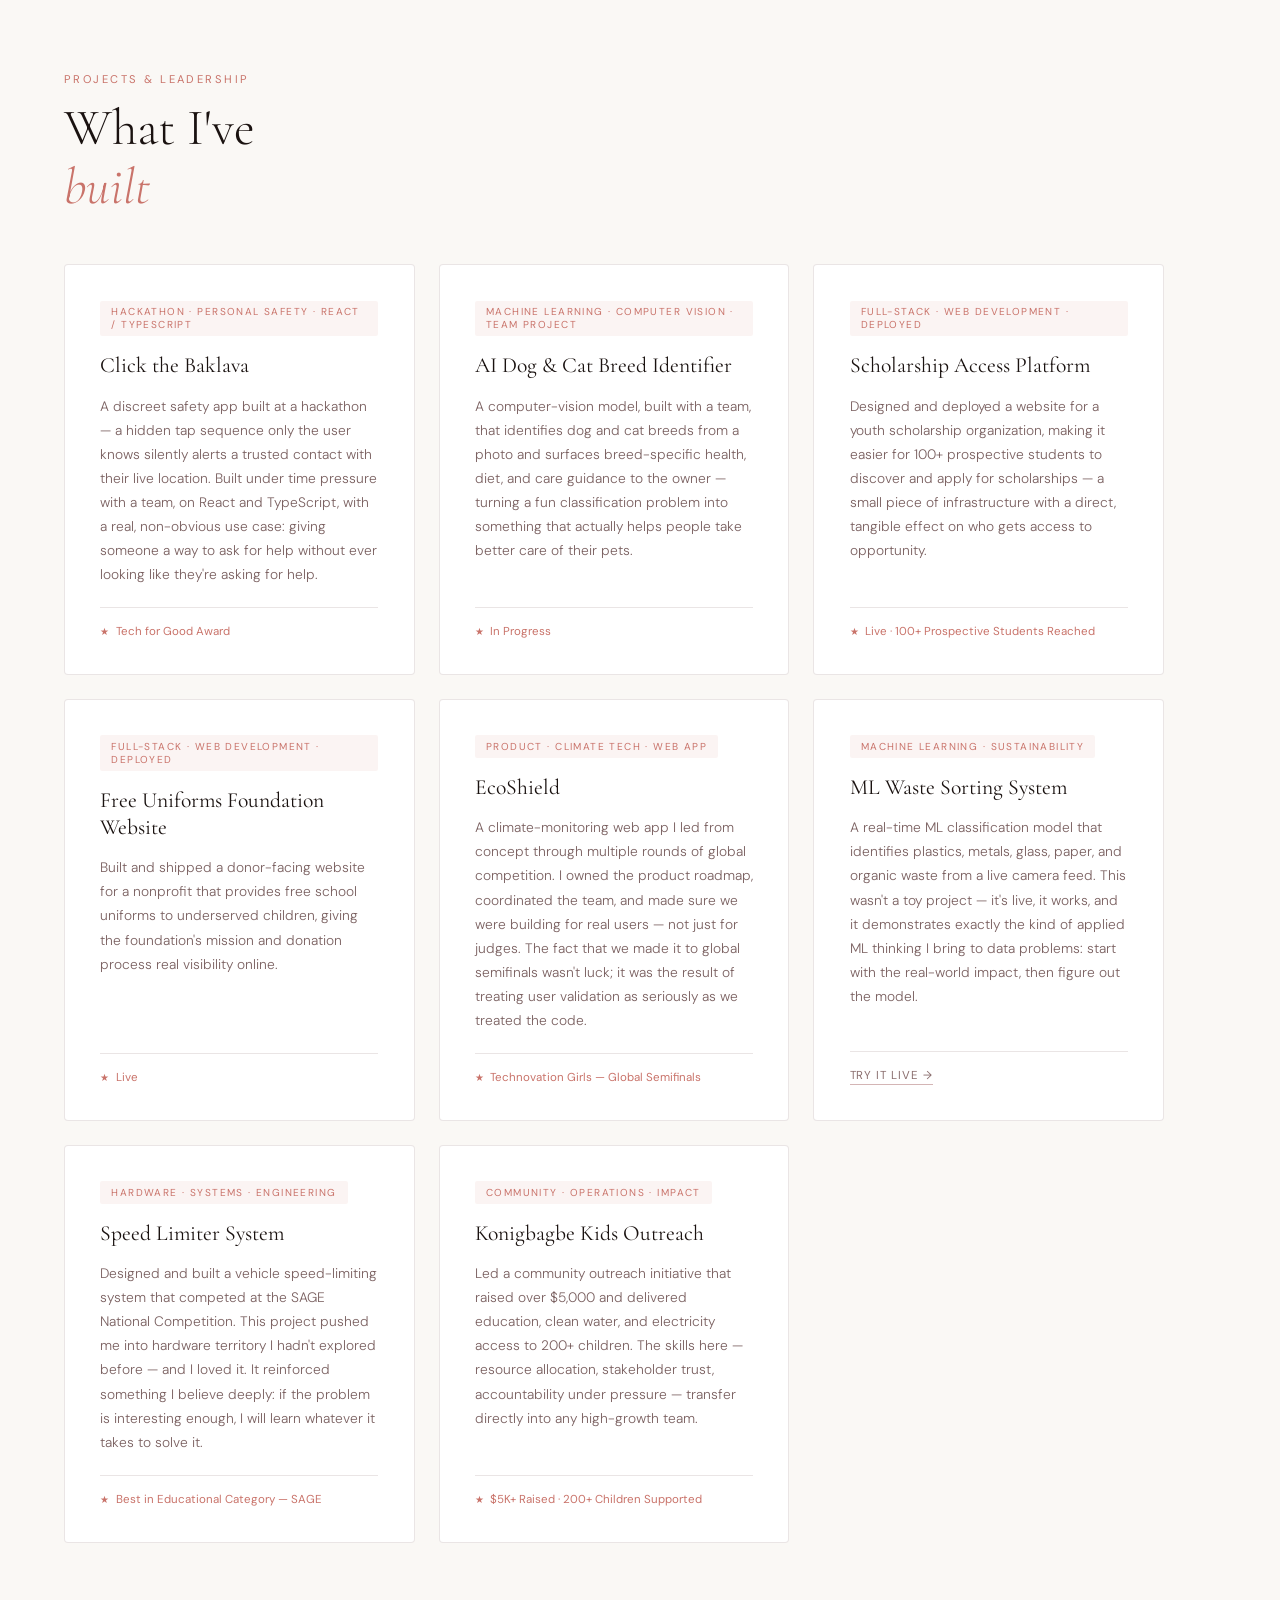
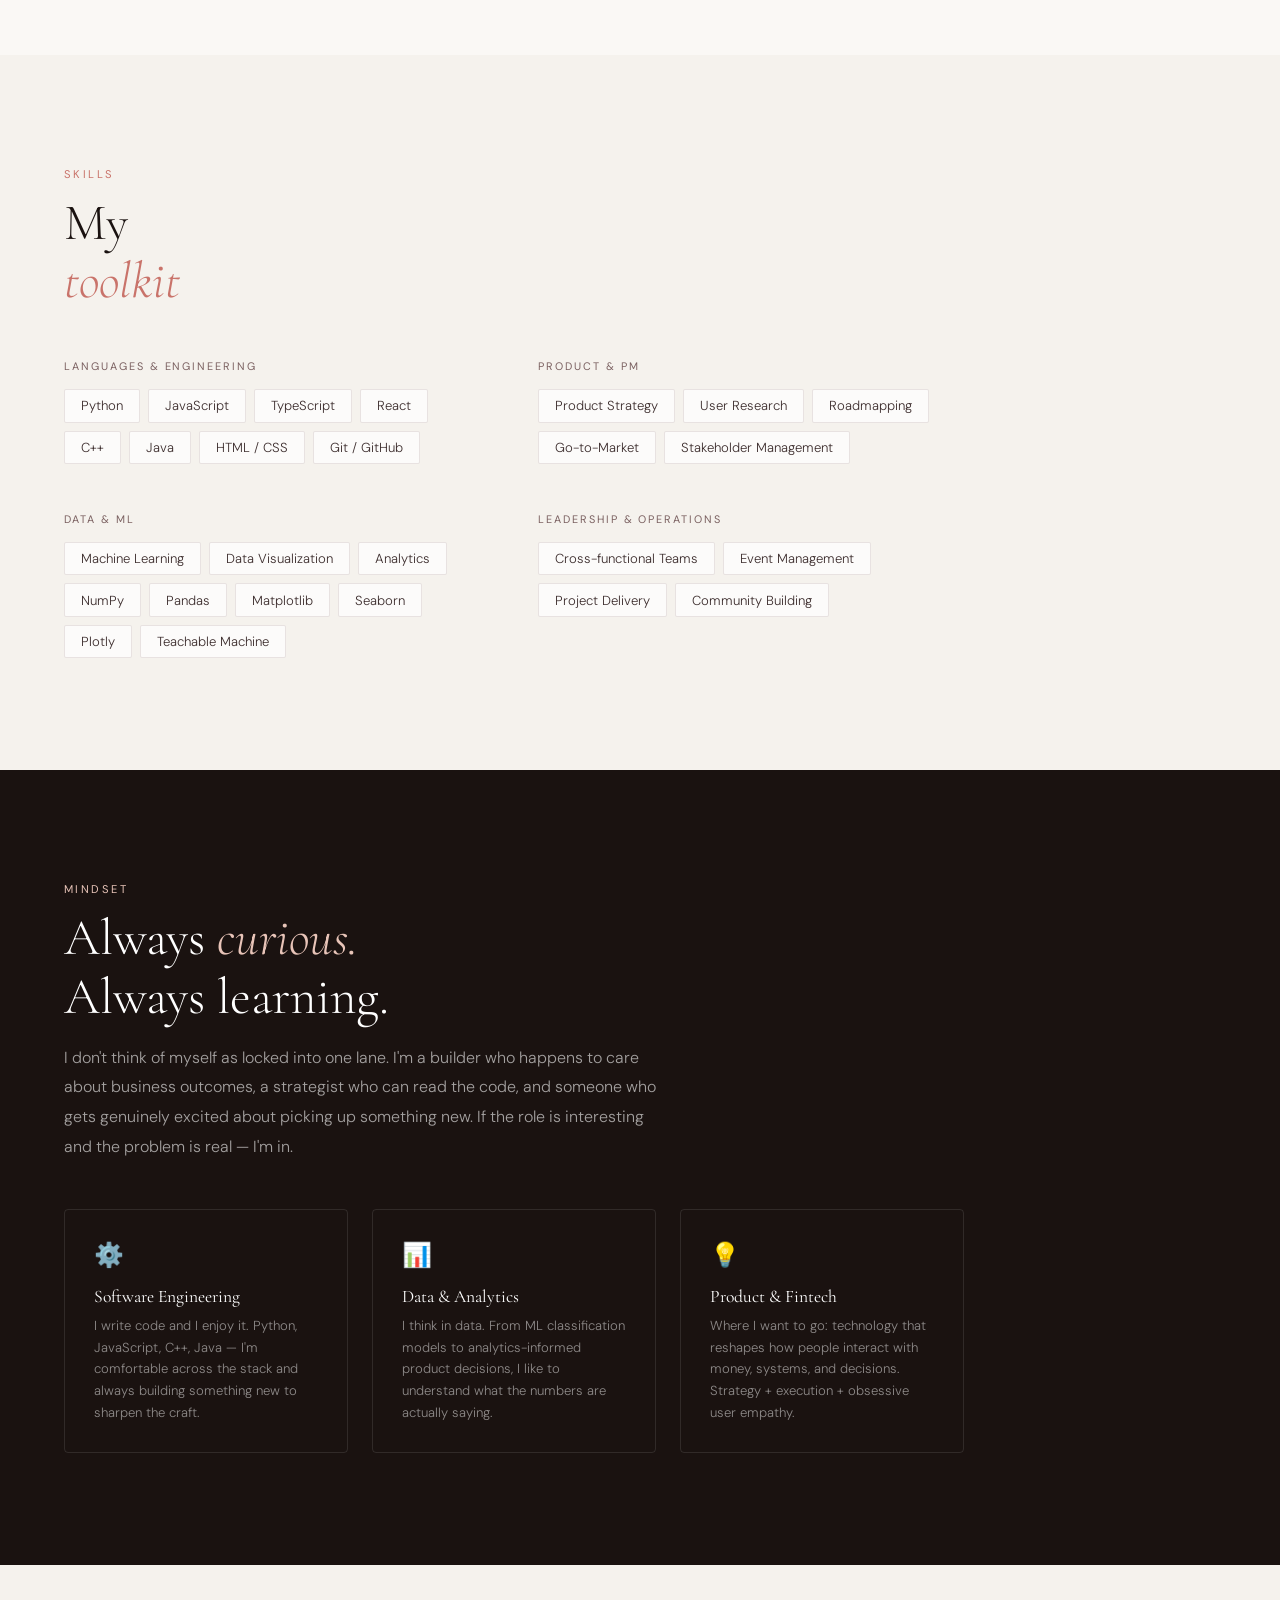
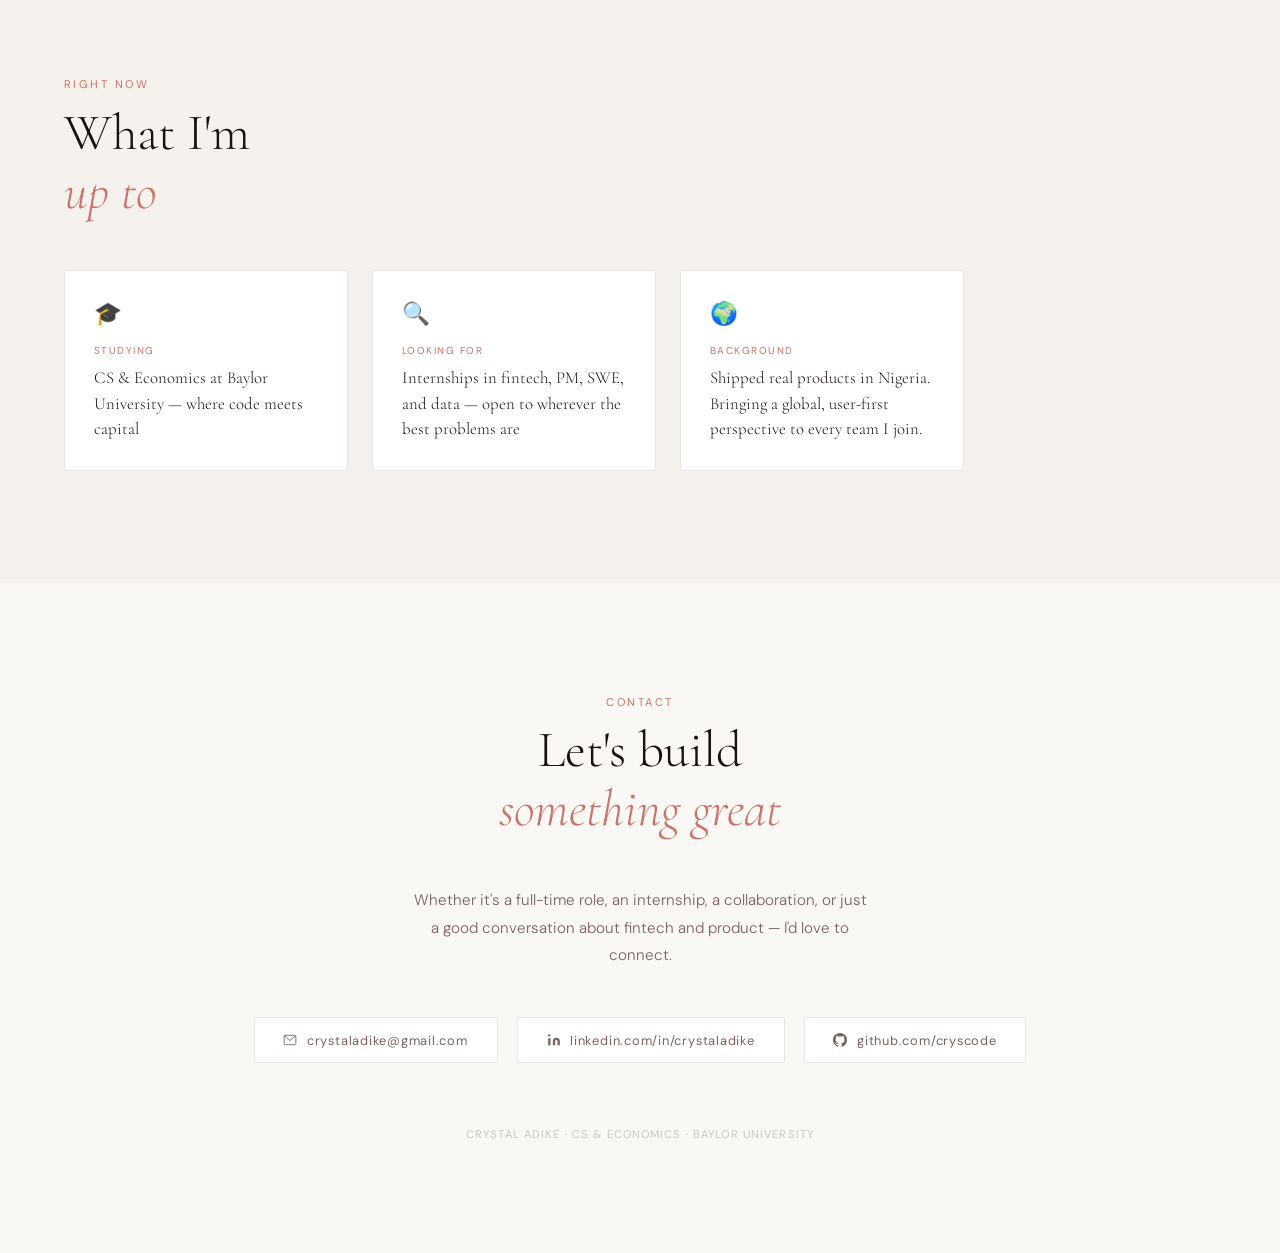
==== commit d394229d: "-" ====
--- a/index.html
+++ b/index.html
@@ -329,7 +329,7 @@
       github.com/cryscode
     </a>
   </div>
-  <p class="footer-note">Crystal Adike · CS & Economics · Baylor University ✦</p>
+  <p class="footer-note">Crystal Adike · CS & Economics · Baylor University</p>
 </section>
 
 <script src="script.js"></script>
--- a/style.css
+++ b/style.css
@@ -189,7 +189,7 @@
   display: flex;
   flex-direction: column;
   justify-content: center;
-  padding: 0 4rem;
+  padding: 6rem 4rem 0;
   position: relative;
   overflow: hidden;
 }
@@ -818,7 +818,7 @@
   #currently,
   #contact { padding: 5rem 1.5rem; }
 
-  #hero { padding: 0 1.5rem; }
+  #hero { padding: 6rem 1.5rem 0; }
 
   #about .about-grid,
   #skills .skills-layout,
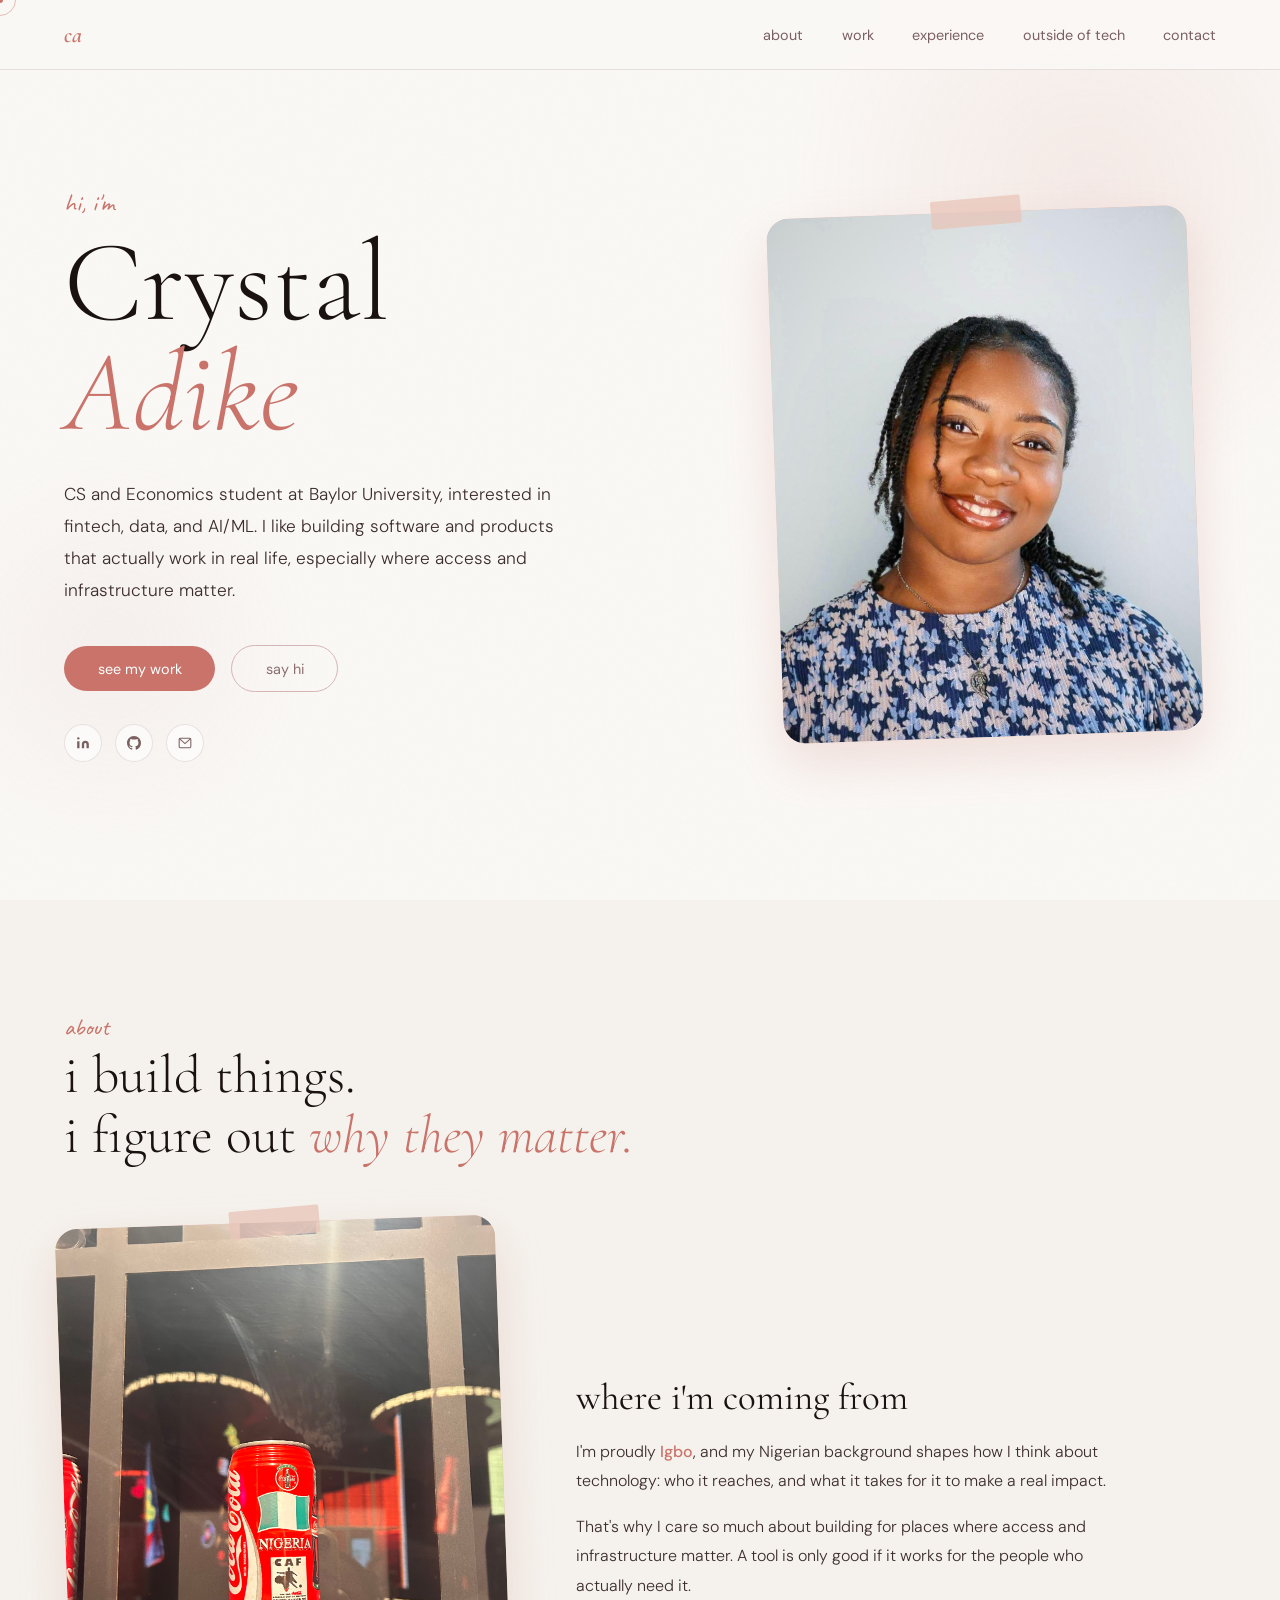
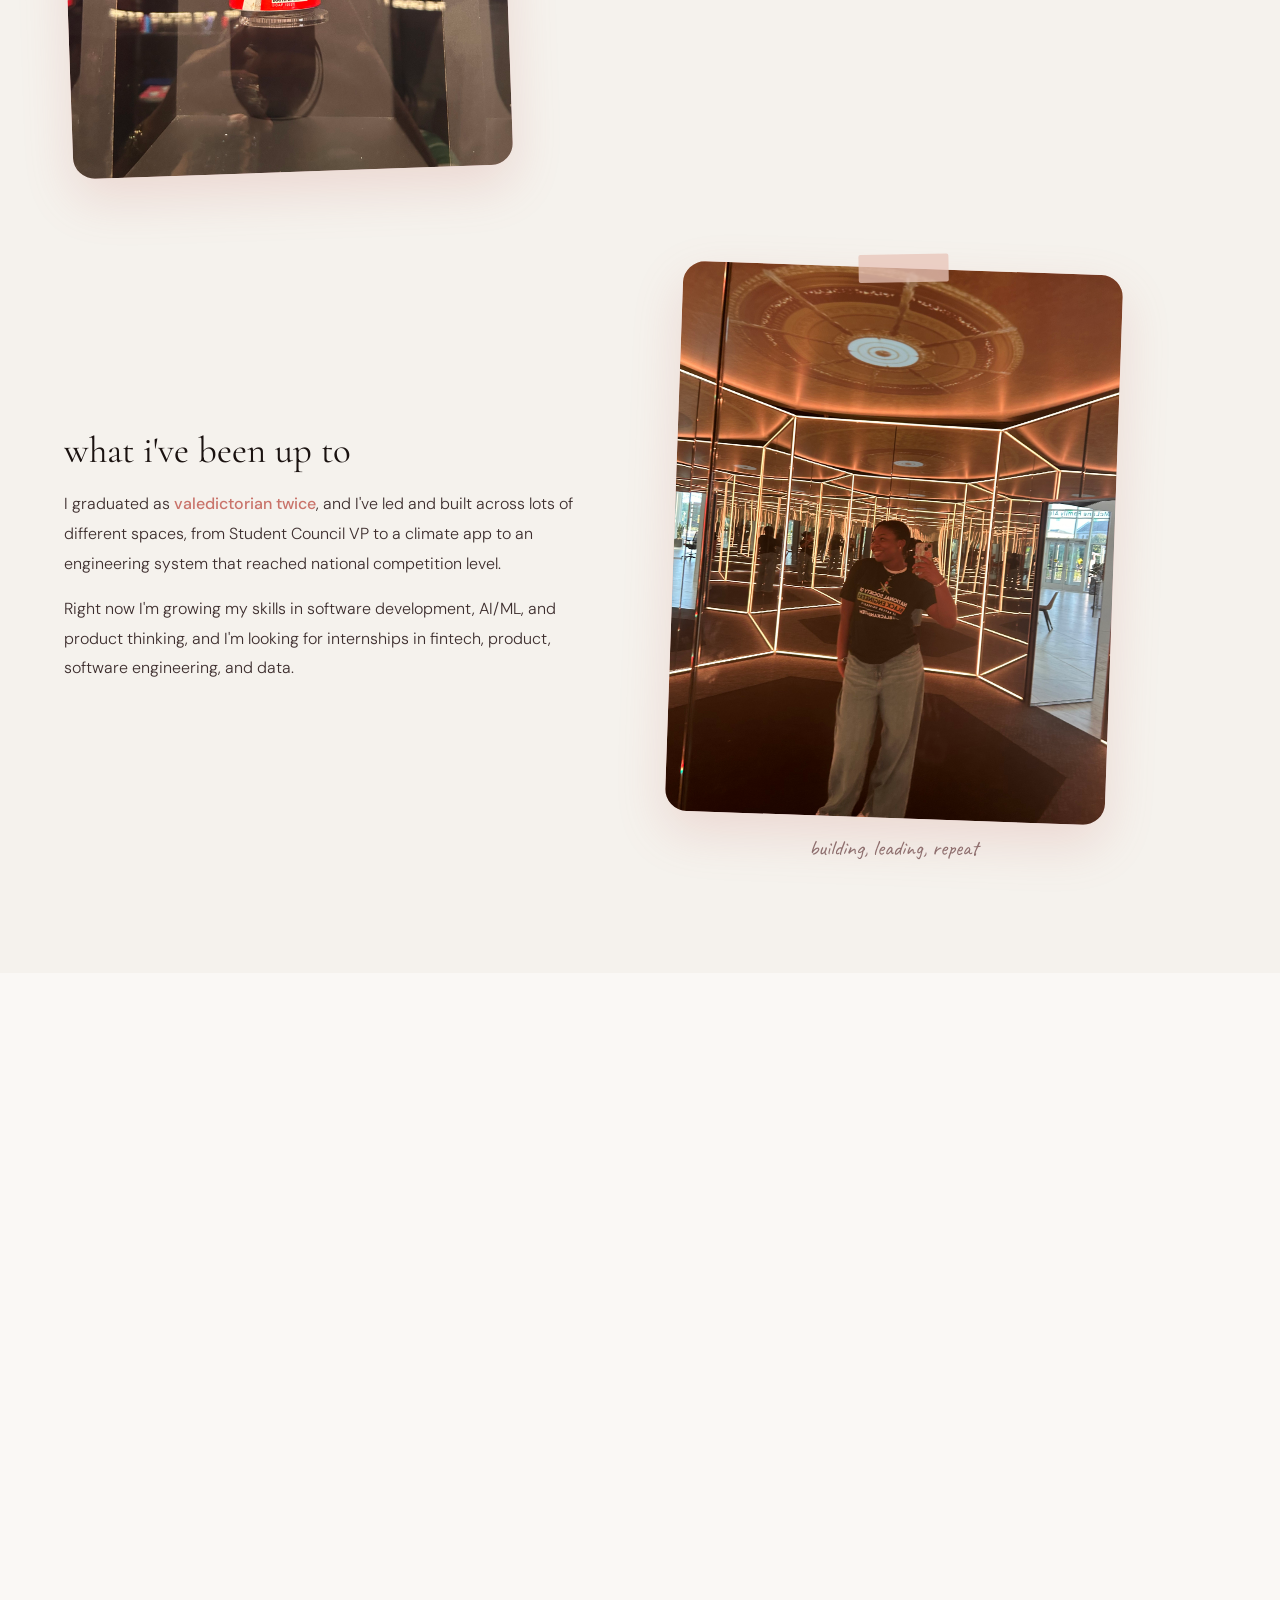
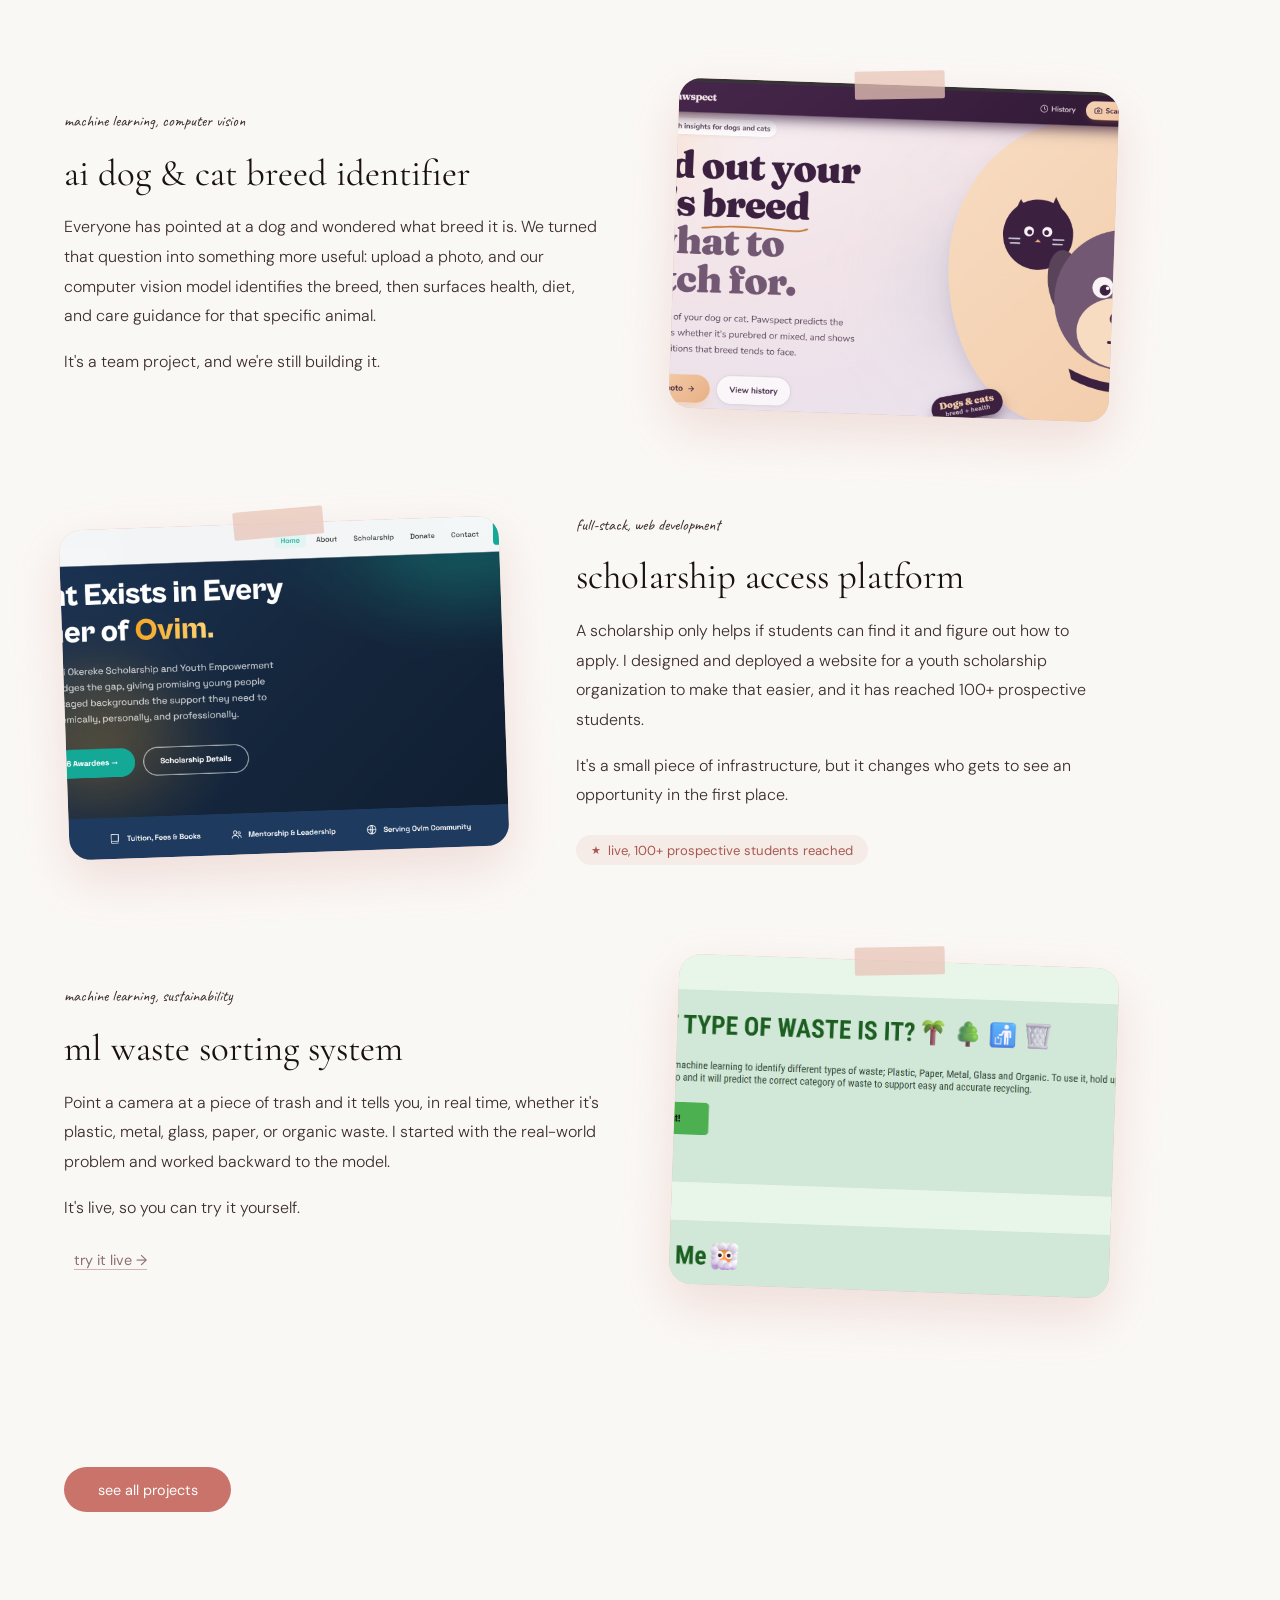
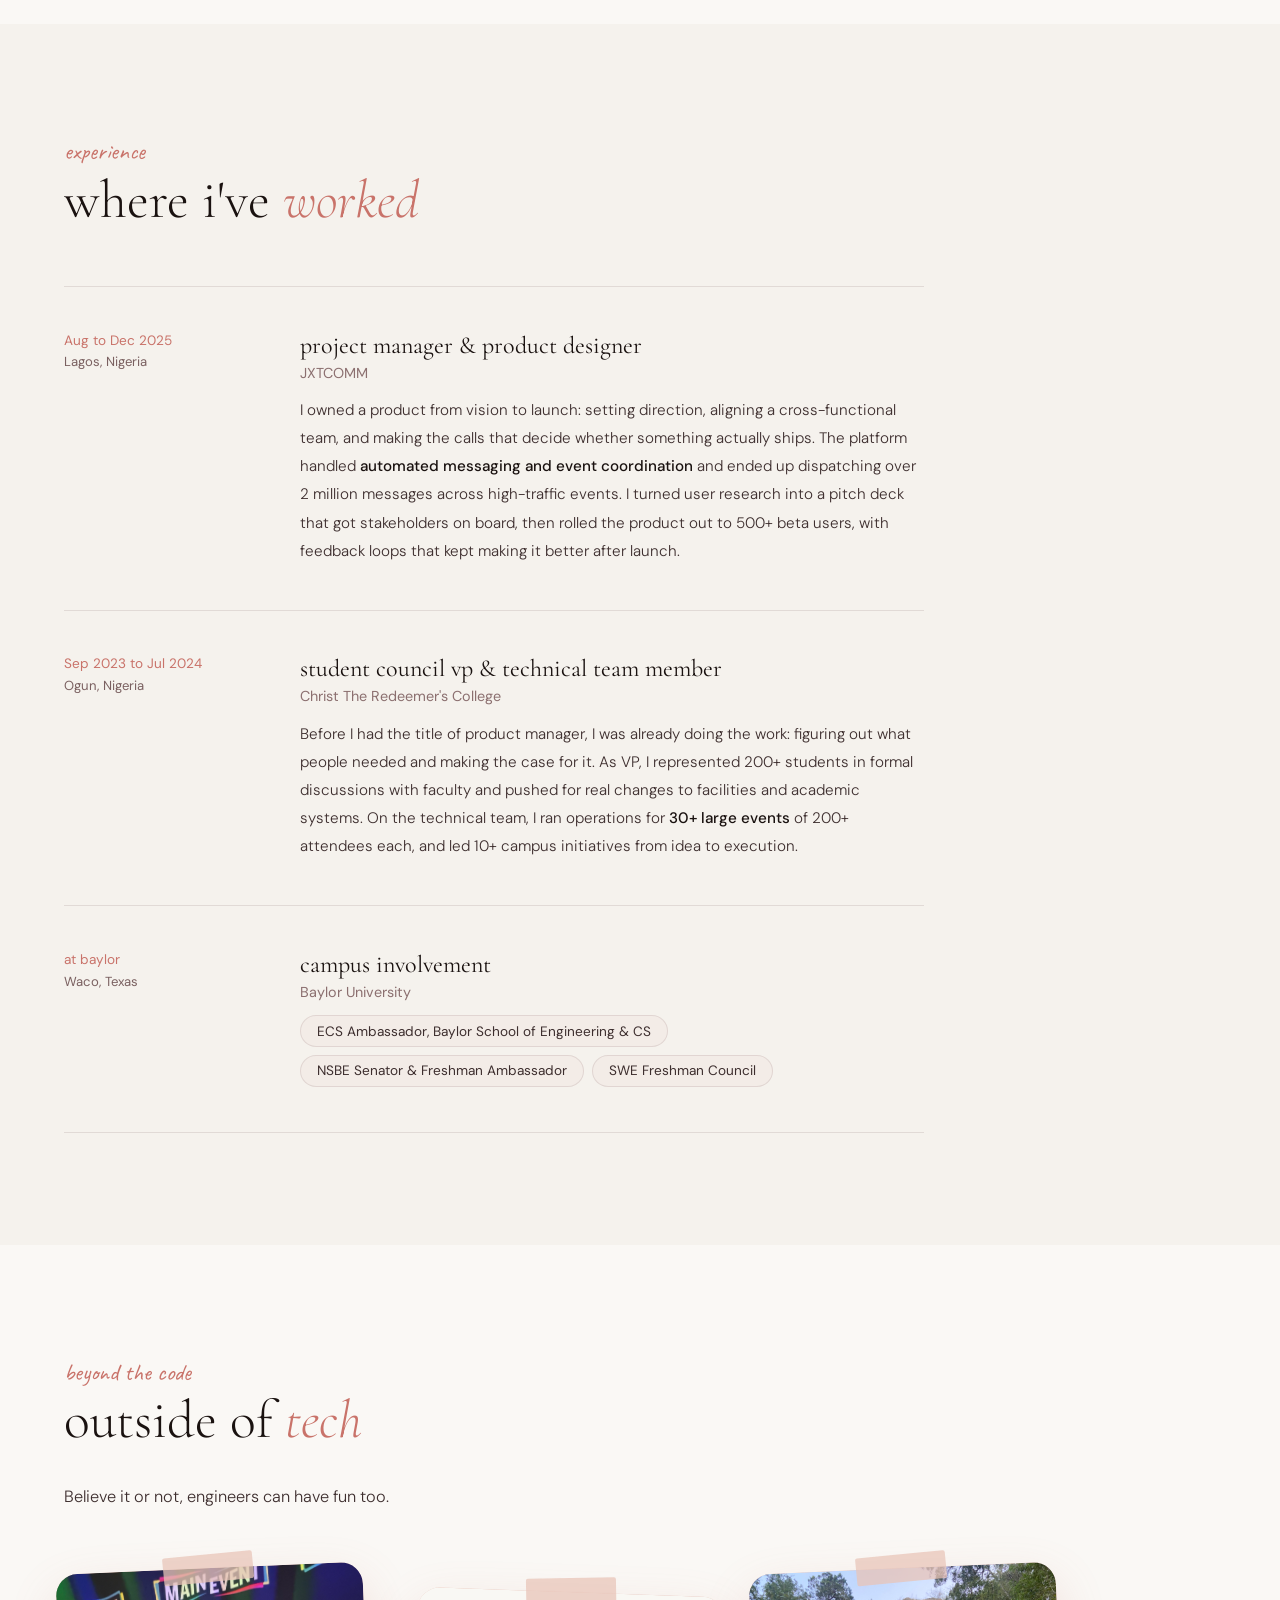
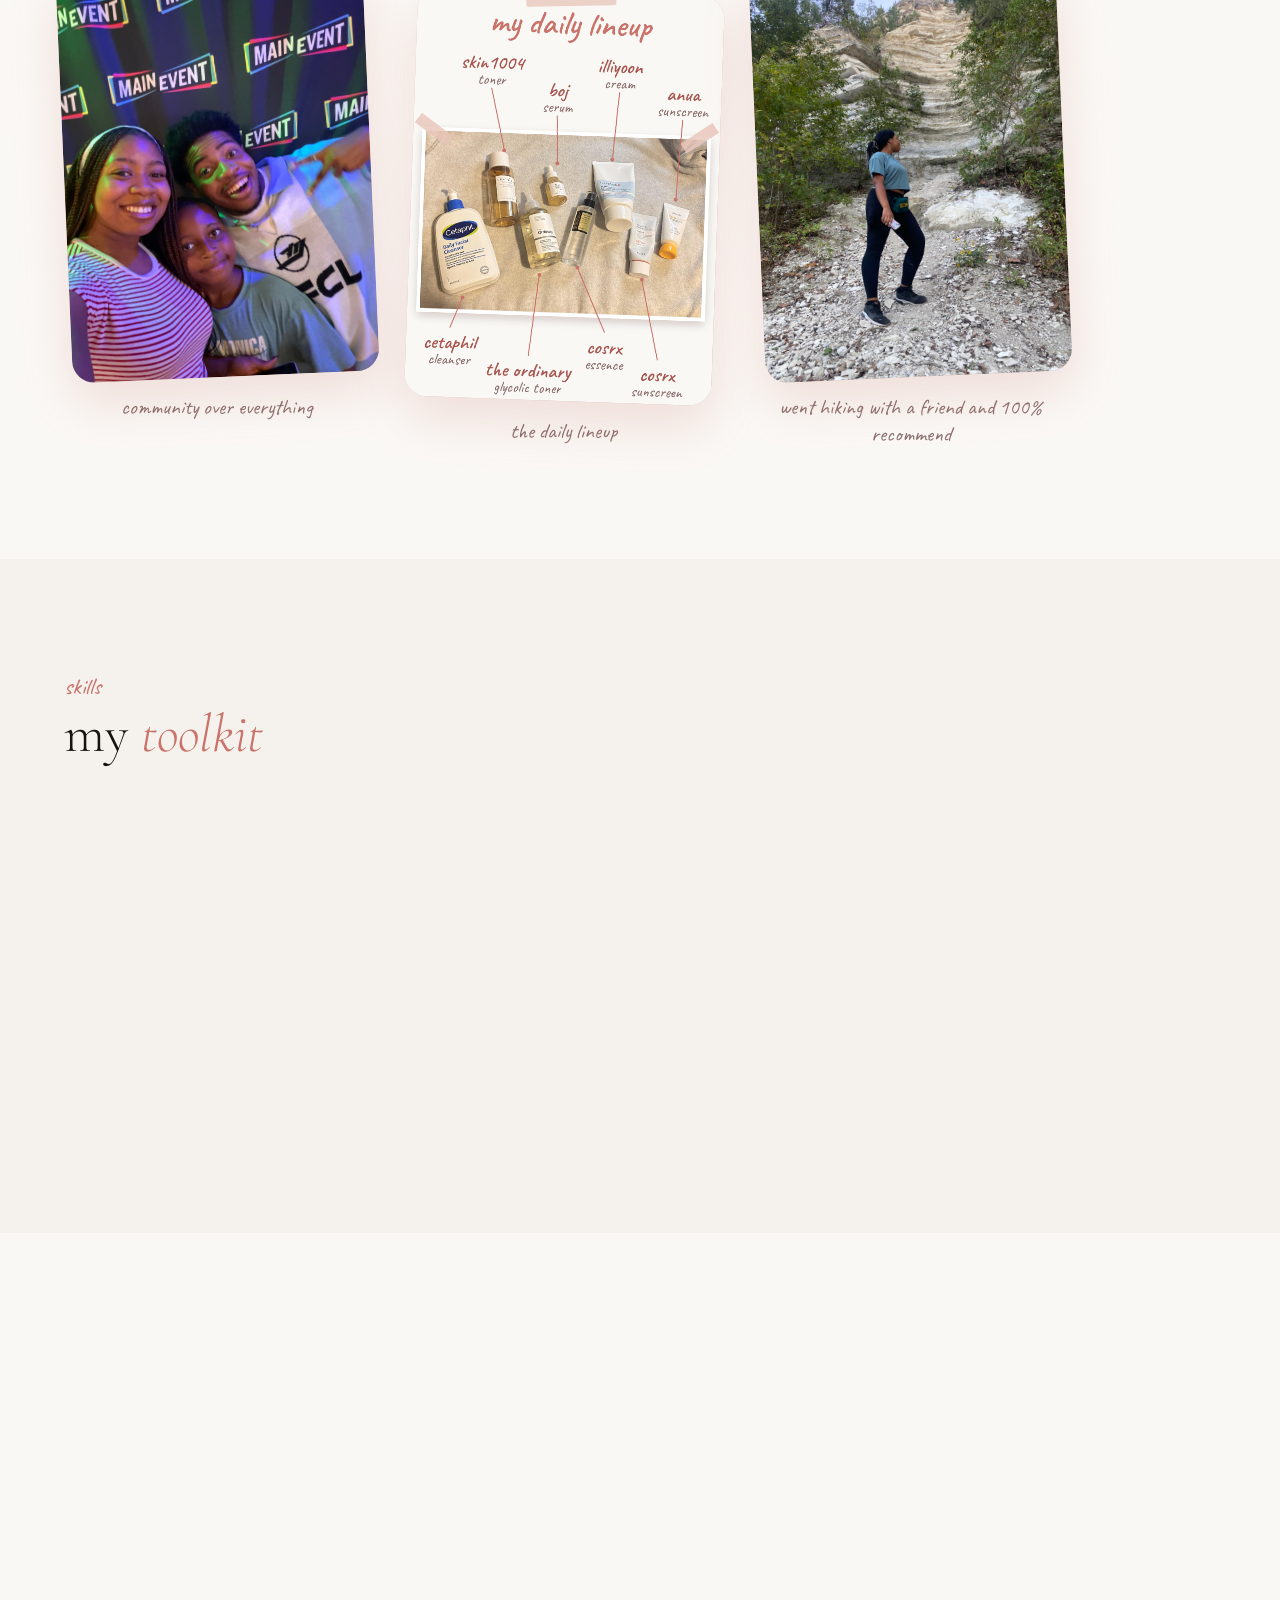
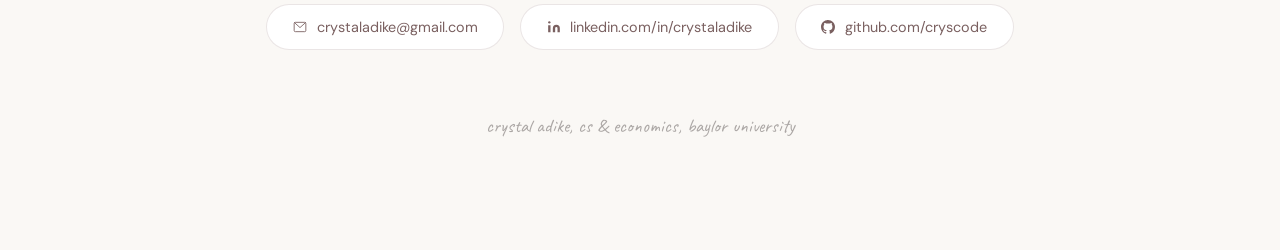
==== commit 192e5090: "major design changes (wanted to make it  more me)" ====
--- a/index.html
+++ b/index.html
@@ -3,8 +3,10 @@
 <head>
 <meta charset="UTF-8" />
 <meta name="viewport" content="width=device-width, initial-scale=1.0"/>
-<title>Crystal Adike</title>
-<link href="https://fonts.googleapis.com/css2?family=Cormorant+Garamond:ital,wght@0,300;0,400;0,600;1,300;1,400&family=DM+Sans:opsz,wght@9..40,300;9..40,400;9..40,500&display=swap" rel="stylesheet"/>
+<title>crystal adike</title>
+<meta name="description" content="Crystal Adike, CS and Economics student at Baylor University. Fintech, data, AI/ML, and building things that work in real life."/>
+<link rel="icon" type="image/svg+xml" href="favicon.svg"/>
+<link href="https://fonts.googleapis.com/css2?family=Caveat:wght@500;600&family=Cormorant+Garamond:ital,wght@0,300;0,400;0,600;1,300;1,400&family=DM+Sans:opsz,wght@9..40,300;9..40,400;9..40,500&display=swap" rel="stylesheet"/>
 <link rel="stylesheet" href="style.css"/>
 </head>
 <body>
@@ -12,15 +14,14 @@
 <div class="cursor-dot" id="dot"></div>
 <div class="cursor-ring" id="ring"></div>
 
-<!-- NAV -->
 <nav>
-  <a href="#hero" class="nav-logo">CA</a>
+  <a href="#hero" class="nav-logo">ca</a>
   <ul class="nav-links">
-    <li><a href="#about">About</a></li>
-    <li><a href="#experience">Experience</a></li>
-    <li><a href="#projects">Projects</a></li>
-    <li><a href="#skills">Skills</a></li>
-    <li><a href="#contact">Contact</a></li>
+    <li><a href="#about">about</a></li>
+    <li><a href="#work">work</a></li>
+    <li><a href="#experience">experience</a></li>
+    <li><a href="#outside">outside of tech</a></li>
+    <li><a href="#contact">contact</a></li>
   </ul>
 </nav>
 
@@ -28,194 +29,242 @@
 <section id="hero">
   <div class="hero-bg-circle c1"></div>
   <div class="hero-bg-circle c2"></div>
-  <p class="hero-eyebrow">Fintech · Product · Engineering · Data</p>
-  <h1 class="hero-name">Crystal<br/><span>Adike</span></h1>
-  <p class="hero-tagline">CS & Economics student at Baylor University. I build things, figure out why they matter, and keep learning until I can build them better — whether that's a data product, a financial tool, or a full-stack application.</p>
-  <div class="hero-pills">
-    <span class="hero-pill">Product Management</span>
-    <span class="hero-pill">Fintech</span>
-    <span class="hero-pill">Software Engineering</span>
-    <span class="hero-pill">Machine Learning</span>
-    <span class="hero-pill">Data</span>
-  </div>
-  <div class="hero-cta">
-    <a href="#projects" class="btn-primary">See My Work</a>
-    <a href="#contact" class="btn-ghost">Let's Talk</a>
-  </div>
-  <div class="hero-socials">
-    <a href="https://linkedin.com/in/crystaladike" target="_blank" class="social-icon" title="LinkedIn">
-      <svg width="13" height="13" viewBox="0 0 24 24" fill="currentColor"><path d="M16 8a6 6 0 016 6v7h-4v-7a2 2 0 00-2-2 2 2 0 00-2 2v7h-4v-7a6 6 0 016-6zM2 9h4v12H2z"/><circle cx="4" cy="4" r="2"/></svg>
-    </a>
-    <a href="https://github.com/cryscode" target="_blank" class="social-icon" title="GitHub">
-      <svg width="13" height="13" viewBox="0 0 24 24" fill="currentColor"><path d="M12 0C5.37 0 0 5.37 0 12c0 5.3 3.438 9.8 8.205 11.385.6.113.82-.258.82-.577 0-.285-.01-1.04-.015-2.04-3.338.724-4.042-1.61-4.042-1.61-.546-1.387-1.333-1.756-1.333-1.756-1.09-.745.083-.73.083-.73 1.205.085 1.838 1.236 1.838 1.236 1.07 1.835 2.809 1.305 3.495.998.108-.776.417-1.305.76-1.605-2.665-.3-5.466-1.332-5.466-5.93 0-1.31.465-2.38 1.235-3.22-.135-.303-.54-1.523.105-3.176 0 0 1.005-.322 3.3 1.23.96-.267 1.98-.399 3-.405 1.02.006 2.04.138 3 .405 2.28-1.552 3.285-1.23 3.285-1.23.645 1.653.24 2.873.12 3.176.765.84 1.23 1.91 1.23 3.22 0 4.61-2.805 5.625-5.475 5.92.42.36.81 1.096.81 2.22 0 1.606-.015 2.896-.015 3.286 0 .315.21.69.825.57C20.565 21.795 24 17.295 24 12c0-6.63-5.37-12-12-12"/></svg>
-    </a>
-    <a href="mailto:crystaladike@gmail.com" class="social-icon" title="Email">
-      <svg width="13" height="13" viewBox="0 0 24 24" fill="none" stroke="currentColor" stroke-width="1.8"><rect x="2" y="4" width="20" height="16" rx="2"/><polyline points="2,4 12,13 22,4"/></svg>
-    </a>
+  <div class="hero-text">
+    <p class="hero-eyebrow">hi, i'm</p>
+    <h1 class="hero-name">Crystal<br/><span>Adike</span></h1>
+    <p class="hero-tagline">CS and Economics student at Baylor University, interested in fintech, data, and AI/ML. I like building software and products that actually work in real life, especially where access and infrastructure matter.</p>
+    <div class="hero-cta">
+      <a href="#work" class="btn-primary">see my work</a>
+      <a href="#contact" class="btn-ghost">say hi</a>
+    </div>
+    <div class="hero-socials">
+      <a href="https://linkedin.com/in/crystaladike" target="_blank" class="social-icon" title="LinkedIn">
+        <svg width="14" height="14" viewBox="0 0 24 24" fill="currentColor"><path d="M16 8a6 6 0 016 6v7h-4v-7a2 2 0 00-2-2 2 2 0 00-2 2v7h-4v-7a6 6 0 016-6zM2 9h4v12H2z"/><circle cx="4" cy="4" r="2"/></svg>
+      </a>
+      <a href="https://github.com/cryscode" target="_blank" class="social-icon" title="GitHub">
+        <svg width="14" height="14" viewBox="0 0 24 24" fill="currentColor"><path d="M12 0C5.37 0 0 5.37 0 12c0 5.3 3.438 9.8 8.205 11.385.6.113.82-.258.82-.577 0-.285-.01-1.04-.015-2.04-3.338.724-4.042-1.61-4.042-1.61-.546-1.387-1.333-1.756-1.333-1.756-1.09-.745.083-.73.083-.73 1.205.085 1.838 1.236 1.838 1.236 1.07 1.835 2.809 1.305 3.495.998.108-.776.417-1.305.76-1.605-2.665-.3-5.466-1.332-5.466-5.93 0-1.31.465-2.38 1.235-3.22-.135-.303-.54-1.523.105-3.176 0 0 1.005-.322 3.3 1.23.96-.267 1.98-.399 3-.405 1.02.006 2.04.138 3 .405 2.28-1.552 3.285-1.23 3.285-1.23.645 1.653.24 2.873.12 3.176.765.84 1.23 1.91 1.23 3.22 0 4.61-2.805 5.625-5.475 5.92.42.36.81 1.096.81 2.22 0 1.606-.015 2.896-.015 3.286 0 .315.21.69.825.57C20.565 21.795 24 17.295 24 12c0-6.63-5.37-12-12-12"/></svg>
+      </a>
+      <a href="mailto:crystaladike@gmail.com" class="social-icon" title="Email">
+        <svg width="14" height="14" viewBox="0 0 24 24" fill="none" stroke="currentColor" stroke-width="1.8"><rect x="2" y="4" width="20" height="16" rx="2"/><polyline points="2,4 12,13 22,4"/></svg>
+      </a>
+    </div>
+  </div>
+  <div class="hero-photo">
+    <div class="photo-wrap">
+      <div class="photo-frame" data-ph="add your photo: images/hero.jpg">
+        <img src="images/hero.jpg" alt="Crystal Adike" onerror="this.remove()"/>
+      </div>
+    </div>
   </div>
 </section>
 
 <!-- ABOUT -->
-<section id="about">
-  <p class="section-label reveal">About</p>
-  <div class="about-grid">
-    <div class="about-text reveal">
-      <h2 class="section-title">I build things.<br/>I figure out <em>why they matter.</em></h2>
-      <p>I'm Crystal — a <strong>CS & Economics student at Baylor University</strong> with a genuine obsession with understanding how technology creates value in the real world. I'm drawn to the places where code meets decision-making: fintech, product strategy, data systems, and everything in between.</p>
-      <p>What makes me a little different is that I don't just want to sit on one side of the table. I've <strong>shipped products, written the code, run the research, and led the team</strong> — sometimes all at once. That breadth isn't a distraction; it's how I build things that actually work for the people using them.</p>
-      <p>I'm endlessly curious. Whether it's a new framework, a financial concept, or a completely unfamiliar problem space — I'm the kind of person who figures it out, and then figures out how to do it better.</p>
-    </div>
-    <div class="about-visual reveal">
-      <div class="about-cards">
-        <div class="about-card">
-          <p class="about-card-label">Impact at a glance</p>
-          <div class="stat-row">
-            <div class="stat-item"><span class="stat-num">2M+</span><span class="stat-label">Messages dispatched via platform I managed</span></div>
-            <div class="stat-item"><span class="stat-num">500+</span><span class="stat-label">Beta users onboarded through data-informed rollout</span></div>
-            <div class="stat-item"><span class="stat-num">$5K+</span><span class="stat-label">Raised through community leadership</span></div>
-            <div class="stat-item"><span class="stat-num">30+</span><span class="stat-label">Large-scale events managed end-to-end</span></div>
-          </div>
-        </div>
-        <div class="about-card">
-          <p class="about-card-label">Open to roles in</p>
-          <div class="focus-tags">
-            <span class="focus-tag">Financial Technology</span>
-            <span class="focus-tag">Product Management</span>
-            <span class="focus-tag">Software Engineering</span>
-            <span class="focus-tag">Data & ML</span>
-            <span class="focus-tag">Product Analytics</span>
-            <span class="focus-tag">Full-Stack Dev</span>
-          </div>
-        </div>
-        <div class="about-card">
-          <p class="about-card-label">Campus Involvement</p>
-          <div class="focus-tags">
-            <span class="focus-tag">ECS Ambassador — Baylor School of Engineering & CS</span>
-            <span class="focus-tag">NSBE Senator & Freshman Ambassador</span>
-            <span class="focus-tag">SWE Freshman Council</span>
-          </div>
-        </div>
-      </div>
-    </div>
+<section id="about" class="alt">
+  <p class="section-label reveal">about</p>
+  <h2 class="section-title reveal">i build things.<br/>i figure out <em>why they matter.</em></h2>
+  <div class="gallery">
+
+    <div class="gallery-row reveal">
+      <div class="gallery-photo">
+        <div class="photo-wrap">
+          <div class="photo-frame" data-ph="add a photo: images/about-roots.jpg">
+            <img src="images/about-roots.jpg" alt="Crystal" onerror="this.remove()"/>
+          </div>
+        </div>
+      </div>
+      <div class="row-text">
+        <h3 class="row-title">where i'm coming from</h3>
+        <p>I'm proudly <strong>Igbo</strong>, and my Nigerian background shapes how I think about technology: who it reaches, and what it takes for it to make a real impact.</p>
+        <p>That's why I care so much about building for places where access and infrastructure matter. A tool is only good if it works for the people who actually need it.</p>
+      </div>
+    </div>
+
+    <div class="gallery-row flip reveal">
+      <div class="gallery-photo">
+        <div class="photo-wrap">
+          <div class="photo-frame" data-ph="add a photo: images/about-leading.jpg">
+            <img src="images/about-leading.jpg" alt="Crystal" onerror="this.remove()"/>
+          </div>
+        </div>
+        <p class="caption">building, leading, repeat</p>
+      </div>
+      <div class="row-text">
+        <h3 class="row-title">what i've been up to</h3>
+        <p>I graduated as <strong>valedictorian twice</strong>, and I've led and built across lots of different spaces, from Student Council VP to a climate app to an engineering system that reached national competition level.</p>
+        <p>Right now I'm growing my skills in software development, AI/ML, and product thinking, and I'm looking for internships in fintech, product, software engineering, and data.</p>
+      </div>
+    </div>
+
+  </div>
+</section>
+
+<!-- WORK -->
+<section id="work">
+  <p class="section-label reveal">selected work</p>
+  <h2 class="section-title reveal">what i've <em>built</em></h2>
+  <div class="gallery">
+
+    <div class="gallery-row reveal">
+      <div class="gallery-photo">
+        <div class="photo-wrap">
+          <div class="photo-frame wide" data-ph="project image: images/baklava.jpg">
+            <img src="images/baklava.jpg" alt="Click the Baklava" onerror="this.remove()"/>
+          </div>
+        </div>
+      </div>
+      <div class="row-text">
+        <p class="row-tag">hackathon, personal safety</p>
+        <h3 class="row-title">click the baklava</h3>
+        <p>What if asking for help didn't look like asking for help? That was the question behind this safety app. You set a hidden tap sequence that only you know, and when you use it, a trusted contact silently gets your live location.</p>
+        <p>We built it with a team at a hackathon, in React and TypeScript, racing the clock the whole way.</p>
+        <span class="badge">tech for good award</span>
+      </div>
+    </div>
+
+    <div class="gallery-row flip reveal">
+      <div class="gallery-photo">
+        <div class="photo-wrap">
+          <div class="photo-frame wide" data-ph="project image: images/pawspect.png">
+            <img src="images/pawspect.png" alt="AI Dog and Cat Breed Identifier" onerror="this.remove()"/>
+          </div>
+        </div>
+      </div>
+      <div class="row-text">
+        <p class="row-tag">machine learning, computer vision</p>
+        <h3 class="row-title">ai dog &amp; cat breed identifier</h3>
+        <p>Everyone has pointed at a dog and wondered what breed it is. We turned that question into something more useful: upload a photo, and our computer vision model identifies the breed, then surfaces health, diet, and care guidance for that specific animal.</p>
+        <p>It's a team project, and we're still building it.</p>
+      </div>
+    </div>
+
+    <div class="gallery-row reveal">
+      <div class="gallery-photo">
+        <div class="photo-wrap">
+          <div class="photo-frame wide" data-ph="project image: images/scholarship.png">
+            <img src="images/scholarship.png" alt="Scholarship Access Platform" onerror="this.remove()"/>
+          </div>
+        </div>
+      </div>
+      <div class="row-text">
+        <p class="row-tag">full-stack, web development</p>
+        <h3 class="row-title">scholarship access platform</h3>
+        <p>A scholarship only helps if students can find it and figure out how to apply. I designed and deployed a website for a youth scholarship organization to make that easier, and it has reached 100+ prospective students.</p>
+        <p>It's a small piece of infrastructure, but it changes who gets to see an opportunity in the first place.</p>
+        <span class="badge">live, 100+ prospective students reached</span>
+      </div>
+    </div>
+
+    <div class="gallery-row flip reveal">
+      <div class="gallery-photo">
+        <div class="photo-wrap">
+          <div class="photo-frame wide" data-ph="project image: images/waste-sorter.png">
+            <img src="images/waste-sorter.png" alt="ML Waste Sorting System" onerror="this.remove()"/>
+          </div>
+        </div>
+      </div>
+      <div class="row-text">
+        <p class="row-tag">machine learning, sustainability</p>
+        <h3 class="row-title">ml waste sorting system</h3>
+        <p>Point a camera at a piece of trash and it tells you, in real time, whether it's plastic, metal, glass, paper, or organic waste. I started with the real-world problem and worked backward to the model.</p>
+        <p>It's live, so you can try it yourself.</p>
+        <a href="https://gwqntv.csb.app/" target="_blank" class="row-link">try it live &rarr;</a>
+      </div>
+    </div>
+
+  <div class="see-all reveal">
+    <a href="projects.html" class="btn-primary">see all projects</a>
   </div>
 </section>
 
 <!-- EXPERIENCE -->
-<section id="experience">
-  <p class="section-label reveal">Experience</p>
-  <h2 class="section-title reveal">How I've<br/><em>shown up</em></h2>
+<section id="experience" class="alt">
+  <p class="section-label reveal">experience</p>
+  <h2 class="section-title reveal">where i've <em>worked</em></h2>
   <div class="exp-list">
 
     <div class="exp-item reveal">
-      <div class="exp-meta">
-        <p class="exp-date">Aug – Dec 2025</p>
+      <div>
+        <p class="exp-date">Aug to Dec 2025</p>
         <p class="exp-location">Lagos, Nigeria</p>
       </div>
       <div>
-        <p class="exp-role">Project Manager & Product Designer</p>
+        <p class="exp-role">project manager &amp; product designer</p>
         <p class="exp-company">JXTCOMM</p>
-        <p class="exp-narrative">
-          At JXTCOMM, I stepped into the full scope of what it means to own a product. I wasn't just managing tasks — I was setting the vision, aligning a cross-functional team, and making the kind of judgment calls that determine whether a product actually ships. The platform we built handled <strong>automated messaging and event coordination at scale</strong>, eventually dispatching over 2 million messages across high-traffic events. That scale required both technical clarity and constant product thinking.
-        </p>
-        <ul class="exp-highlights">
-          <li>Translated user research and technical architecture into a data-informed pitch deck that secured stakeholder alignment and drove a structured beta rollout to 500+ users.</li>
-          <li>Managed delivery timelines and milestone tracking across disciplines — design, engineering, and comms — ensuring the product launched on time without sacrificing quality.</li>
-          <li>Built the feedback loops that made the product smarter over time, not just functional at launch.</li>
-        </ul>
+        <p class="exp-narrative">I owned a product from vision to launch: setting direction, aligning a cross-functional team, and making the calls that decide whether something actually ships. The platform handled <strong>automated messaging and event coordination</strong> and ended up dispatching over 2 million messages across high-traffic events. I turned user research into a pitch deck that got stakeholders on board, then rolled the product out to 500+ beta users, with feedback loops that kept making it better after launch.</p>
       </div>
     </div>
 
     <div class="exp-item reveal">
-      <div class="exp-meta">
-        <p class="exp-date">Sep 2023 – Jul 2024</p>
+      <div>
+        <p class="exp-date">Sep 2023 to Jul 2024</p>
         <p class="exp-location">Ogun, Nigeria</p>
       </div>
       <div>
-        <p class="exp-role">Student Council VP & Technical Team Member</p>
+        <p class="exp-role">student council vp &amp; technical team member</p>
         <p class="exp-company">Christ The Redeemer's College</p>
-        <p class="exp-narrative">
-          Long before I had the title of "product manager," I was already doing the work: understanding what people needed, making the case to decision-makers, and executing at scale. As VP of Student Council, I represented over 200 students in formal discussions with faculty — advocating for real changes to facilities and academic systems and actually getting them. In parallel, I ran the technical operations for 30+ large-scale events, each with 200+ attendees, where there was no room for error.
-        </p>
-        <ul class="exp-highlights">
-          <li>Led 10+ campus initiatives from ideation to execution, coordinating volunteer teams and structured feedback channels across the student body.</li>
-          <li>Operated in a dual role — strategic advocate and technical operator — developing the ability to move fluidly between thinking and doing.</li>
-        </ul>
-      </div>
-    </div>
-
-  </div>
-</section>
-
-<!-- PROJECTS -->
-<section id="projects">
-  <p class="section-label reveal">Projects & Leadership</p>
-  <h2 class="section-title reveal">What I've<br/><em>built</em></h2>
-  <div class="projects-grid">
-
-    <div class="project-card reveal">
-      <span class="project-tag">Hackathon · Personal Safety · React / TypeScript</span>
-      <h3 class="project-title">Click the Baklava</h3>
-      <p class="project-desc">A discreet safety app built at a hackathon — a hidden tap sequence only the user knows silently alerts a trusted contact with their live location. Built under time pressure with a team, on React and TypeScript, with a real, non-obvious use case: giving someone a way to ask for help without ever looking like they're asking for help.</p>
-      <div class="project-footer"><span class="project-award">Tech for Good Award</span></div>
-    </div>
-
-    <div class="project-card reveal">
-      <span class="project-tag">Machine Learning · Computer Vision · Team Project</span>
-      <h3 class="project-title">AI Dog & Cat Breed Identifier</h3>
-      <p class="project-desc">A computer-vision model, built with a team, that identifies dog and cat breeds from a photo and surfaces breed-specific health, diet, and care guidance to the owner — turning a fun classification problem into something that actually helps people take better care of their pets.</p>
-      <div class="project-footer"><span class="project-award">In Progress</span></div>
-    </div>
-
-    <div class="project-card reveal">
-      <span class="project-tag">Full-Stack · Web Development · Deployed</span>
-      <h3 class="project-title">Scholarship Access Platform</h3>
-      <p class="project-desc">Designed and deployed a website for a youth scholarship organization, making it easier for 100+ prospective students to discover and apply for scholarships — a small piece of infrastructure with a direct, tangible effect on who gets access to opportunity.</p>
-      <div class="project-footer"><span class="project-award">Live · 100+ Prospective Students Reached</span></div>
-    </div>
-
-    <div class="project-card reveal">
-      <span class="project-tag">Full-Stack · Web Development · Deployed</span>
-      <h3 class="project-title">Free Uniforms Foundation Website</h3>
-      <p class="project-desc">Built and shipped a donor-facing website for a nonprofit that provides free school uniforms to underserved children, giving the foundation's mission and donation process real visibility online.</p>
-      <div class="project-footer"><span class="project-award">Live</span></div>
-    </div>
-
-    <div class="project-card reveal">
-      <span class="project-tag">Product · Climate Tech · Web App</span>
-      <h3 class="project-title">EcoShield</h3>
-      <p class="project-desc">A climate-monitoring web app I led from concept through multiple rounds of global competition. I owned the product roadmap, coordinated the team, and made sure we were building for real users — not just for judges. The fact that we made it to global semifinals wasn't luck; it was the result of treating user validation as seriously as we treated the code.</p>
-      <div class="project-footer"><span class="project-award">Technovation Girls — Global Semifinals</span></div>
-    </div>
-
-    <div class="project-card reveal">
-      <span class="project-tag">Machine Learning · Sustainability</span>
-      <h3 class="project-title">ML Waste Sorting System</h3>
-      <p class="project-desc">A real-time ML classification model that identifies plastics, metals, glass, paper, and organic waste from a live camera feed. This wasn't a toy project — it's live, it works, and it demonstrates exactly the kind of applied ML thinking I bring to data problems: start with the real-world impact, then figure out the model.</p>
-      <div class="project-footer"><a href="https://gwqntv.csb.app/" target="_blank" class="project-link">Try it live →</a></div>
-    </div>
-
-    <div class="project-card reveal">
-      <span class="project-tag">Hardware · Systems · Engineering</span>
-      <h3 class="project-title">Speed Limiter System</h3>
-      <p class="project-desc">Designed and built a vehicle speed-limiting system that competed at the SAGE National Competition. This project pushed me into hardware territory I hadn't explored before — and I loved it. It reinforced something I believe deeply: if the problem is interesting enough, I will learn whatever it takes to solve it.</p>
-      <div class="project-footer"><span class="project-award">Best in Educational Category — SAGE</span></div>
-    </div>
-
-    <div class="project-card reveal">
-      <span class="project-tag">Community · Operations · Impact</span>
-      <h3 class="project-title">Konigbagbe Kids Outreach</h3>
-      <p class="project-desc">Led a community outreach initiative that raised over $5,000 and delivered education, clean water, and electricity access to 200+ children. The skills here — resource allocation, stakeholder trust, accountability under pressure — transfer directly into any high-growth team.</p>
-      <div class="project-footer"><span class="project-award">$5K+ Raised · 200+ Children Supported</span></div>
-    </div>
-
-  </div>
-</section>
-<section id="skills">
-  <p class="section-label reveal">Skills</p>
-  <h2 class="section-title reveal">My<br/><em>toolkit</em></h2>
+        <p class="exp-narrative">Before I had the title of product manager, I was already doing the work: figuring out what people needed and making the case for it. As VP, I represented 200+ students in formal discussions with faculty and pushed for real changes to facilities and academic systems. On the technical team, I ran operations for <strong>30+ large events</strong> of 200+ attendees each, and led 10+ campus initiatives from idea to execution.</p>
+      </div>
+    </div>
+
+    <div class="exp-item reveal">
+      <div>
+        <p class="exp-date">at baylor</p>
+        <p class="exp-location">Waco, Texas</p>
+      </div>
+      <div>
+        <p class="exp-role">campus involvement</p>
+        <p class="exp-company">Baylor University</p>
+        <div class="campus-tags">
+          <span class="campus-tag">ECS Ambassador, Baylor School of Engineering &amp; CS</span>
+          <span class="campus-tag">NSBE Senator &amp; Freshman Ambassador</span>
+          <span class="campus-tag">SWE Freshman Council</span>
+        </div>
+      </div>
+    </div>
+
+  </div>
+</section>
+
+<!-- OUTSIDE OF TECH -->
+<section id="outside">
+  <p class="section-label reveal">beyond the code</p>
+  <h2 class="section-title reveal">outside of <em>tech</em></h2>
+  <p class="scrap-intro reveal">Believe it or not, engineers can have fun too.</p>
+<div class="scrap-grid">
+  <div class="scrap-card reveal">
+    <div class="photo-wrap">
+      <div class="photo-frame" data-ph="add a photo: images/community.jpg">
+        <img src="images/community.jpg" alt="Community" onerror="this.remove()"/>
+      </div>
+    </div>
+    <p class="caption">community over everything</p>
+  </div>
+  <div class="scrap-card reveal">
+    <div class="photo-wrap">
+      <div class="photo-frame" data-ph="add a photo: images/skincare.jpg">
+        <img src="images/skincare.jpg" alt="Skincare!!" onerror="this.remove()"/>
+      </div>
+    </div>
+    <p class="caption">the daily lineup</p>
+  </div>
+  <div class="scrap-card reveal">
+    <div class="photo-wrap">
+      <div class="photo-frame" data-ph="add a photo: images/hiking.jpg">
+        <img src="images/hiking.jpg" alt="Hiking with a friend" onerror="this.remove()"/>
+      </div>
+    </div>
+    <p class="caption">went hiking with a friend and 100% recommend</p>
+  </div>
+ </div>
+</section>
+
+<!-- SKILLS -->
+<section id="skills" class="alt">
+  <p class="section-label reveal">skills</p>
+  <h2 class="section-title reveal">my <em>toolkit</em></h2>
   <div class="skills-layout">
     <div class="reveal">
-      <p class="skill-group-title">Languages & Engineering</p>
+      <p class="skill-group-title">languages &amp; engineering</p>
       <div class="skill-tags">
         <span class="skill-tag">Python</span>
         <span class="skill-tag">JavaScript</span>
@@ -228,7 +277,7 @@
       </div>
     </div>
     <div class="reveal">
-      <p class="skill-group-title">Product & PM</p>
+      <p class="skill-group-title">product</p>
       <div class="skill-tags">
         <span class="skill-tag">Product Strategy</span>
         <span class="skill-tag">User Research</span>
@@ -238,7 +287,7 @@
       </div>
     </div>
     <div class="reveal">
-      <p class="skill-group-title">Data & ML</p>
+      <p class="skill-group-title">data &amp; ml</p>
       <div class="skill-tags">
         <span class="skill-tag">Machine Learning</span>
         <span class="skill-tag">Data Visualization</span>
@@ -252,7 +301,7 @@
       </div>
     </div>
     <div class="reveal">
-      <p class="skill-group-title">Leadership & Operations</p>
+      <p class="skill-group-title">leadership &amp; operations</p>
       <div class="skill-tags">
         <span class="skill-tag">Cross-functional Teams</span>
         <span class="skill-tag">Event Management</span>
@@ -263,58 +312,11 @@
   </div>
 </section>
 
-<!-- LEARNING -->
-<section id="learning">
-  <p class="section-label reveal">Mindset</p>
-  <h2 class="section-title reveal">Always <em>curious.</em><br/>Always learning.</h2>
-  <p class="learning-sub reveal">I don't think of myself as locked into one lane. I'm a builder who happens to care about business outcomes, a strategist who can read the code, and someone who gets genuinely excited about picking up something new. If the role is interesting and the problem is real — I'm in.</p>
-  <div class="learning-grid">
-    <div class="learning-card reveal">
-      <div class="learning-icon">⚙️</div>
-      <p class="learning-card-title">Software Engineering</p>
-      <p class="learning-card-text">I write code and I enjoy it. Python, JavaScript, C++, Java — I'm comfortable across the stack and always building something new to sharpen the craft.</p>
-    </div>
-    <div class="learning-card reveal">
-      <div class="learning-icon">📊</div>
-      <p class="learning-card-title">Data & Analytics</p>
-      <p class="learning-card-text">I think in data. From ML classification models to analytics-informed product decisions, I like to understand what the numbers are actually saying.</p>
-    </div>
-    <div class="learning-card reveal">
-      <div class="learning-icon">💡</div>
-      <p class="learning-card-title">Product & Fintech</p>
-      <p class="learning-card-text">Where I want to go: technology that reshapes how people interact with money, systems, and decisions. Strategy + execution + obsessive user empathy.</p>
-    </div>
-  </div>
-</section>
-
-<!-- CURRENTLY -->
-<section id="currently">
-  <p class="section-label reveal">Right Now</p>
-  <h2 class="section-title reveal">What I'm<br/><em>up to</em></h2>
-  <div class="currently-grid">
-    <div class="currently-card reveal">
-      <div class="currently-icon">🎓</div>
-      <p class="currently-label">Studying</p>
-      <p class="currently-val">CS & Economics at Baylor University — where code meets capital</p>
-    </div>
-    <div class="currently-card reveal">
-      <div class="currently-icon">🔍</div>
-      <p class="currently-label">Looking For</p>
-      <p class="currently-val">Internships in fintech, PM, SWE, and data — open to wherever the best problems are</p>
-    </div>
-    <div class="currently-card reveal">
-      <div class="currently-icon">🌍</div>
-      <p class="currently-label">Background</p>
-      <p class="currently-val">Shipped real products in Nigeria. Bringing a global, user-first perspective to every team I join.</p>
-    </div>
-  </div>
-</section>
-
 <!-- CONTACT -->
 <section id="contact">
-  <p class="section-label reveal">Contact</p>
-  <h2 class="section-title reveal">Let's build<br/><em>something great</em></h2>
-  <p class="contact-sub reveal">Whether it's a full-time role, an internship, a collaboration, or just a good conversation about fintech and product — I'd love to connect.</p>
+  <p class="section-label reveal">contact</p>
+  <h2 class="section-title reveal">let's <em>connect</em></h2>
+  <p class="contact-sub reveal">Whether it's an internship, a collaboration, or just a good conversation about fintech, AI, or building things, I'd love to hear from you.</p>
   <div class="contact-links">
     <a href="mailto:crystaladike@gmail.com" class="contact-link">
       <svg width="14" height="14" viewBox="0 0 24 24" fill="none" stroke="currentColor" stroke-width="1.5"><rect x="2" y="4" width="20" height="16" rx="2"/><polyline points="2,4 12,13 22,4"/></svg>
@@ -329,7 +331,7 @@
       github.com/cryscode
     </a>
   </div>
-  <p class="footer-note">Crystal Adike · CS & Economics · Baylor University</p>
+  <p class="footer-note">crystal adike, cs &amp; economics, baylor university</p>
 </section>
 
 <script src="script.js"></script>
--- a/style.css
+++ b/style.css
@@ -11,24 +11,19 @@
   --ink-light: #3d2e2e;
   --muted: #7a6060;
   --line: rgba(139, 111, 111, 0.18);
+  --hand: 'Caveat', cursive;
+  --serif: 'Cormorant Garamond', serif;
 }
 
 /* ── RESET & BASE ── */
-*, *::before, *::after {
-  box-sizing: border-box;
-  margin: 0;
-  padding: 0;
-}
-
+*, *::before, *::after { box-sizing: border-box; margin: 0; padding: 0; }
 html { scroll-behavior: smooth; }
-
 body {
   font-family: 'DM Sans', sans-serif;
   background: var(--cream);
   color: var(--ink);
   overflow-x: hidden;
 }
-
 body::before {
   content: '';
   position: fixed;
@@ -41,8 +36,7 @@
 
 /* ── CURSOR ── */
 .cursor-dot {
-  width: 6px;
-  height: 6px;
+  width: 6px; height: 6px;
   background: var(--rose);
   border-radius: 50%;
   position: fixed;
@@ -50,10 +44,8 @@
   z-index: 9999;
   transform: translate(-50%, -50%);
 }
-
 .cursor-ring {
-  width: 32px;
-  height: 32px;
+  width: 32px; height: 32px;
   border: 1px solid rgba(201, 115, 106, 0.45);
   border-radius: 50%;
   position: fixed;
@@ -62,6 +54,7 @@
   transform: translate(-50%, -50%);
   transition: width 0.2s, height 0.2s, border-color 0.2s;
 }
+@media (hover: none) { .cursor-dot, .cursor-ring { display: none; } }
 
 /* ── NAV ── */
 nav {
@@ -71,761 +64,412 @@
   display: flex;
   justify-content: space-between;
   align-items: center;
-  padding: 1.5rem 4rem;
+  padding: 1.3rem 4rem;
   background: rgba(250, 248, 245, 0.9);
   backdrop-filter: blur(14px);
   border-bottom: 1px solid var(--line);
 }
-
 .nav-logo {
-  font-family: 'Cormorant Garamond', serif;
-  font-size: 1.3rem;
+  font-family: var(--serif);
+  font-size: 1.4rem;
   font-weight: 600;
-  letter-spacing: 0.04em;
-  color: var(--ink);
-  text-decoration: none;
-}
-
-.nav-links {
-  display: flex;
-  gap: 2.5rem;
-  list-style: none;
-}
-
-.nav-links a {
-  font-size: 0.78rem;
-  letter-spacing: 0.12em;
-  text-transform: uppercase;
-  color: var(--muted);
-  text-decoration: none;
-  transition: color 0.25s;
-}
-
-.nav-links a:hover { color: var(--rose); }
-
-/* ── SECTIONS (shared) ── */
-section {
-  padding: 7rem 4rem;
-  position: relative;
-}
-
-section:nth-child(even) { background: var(--warm-white); }
-
-.section-label {
-  font-size: 0.7rem;
-  letter-spacing: 0.22em;
-  text-transform: uppercase;
-  color: var(--rose);
-  margin-bottom: 0.8rem;
-}
-
-.section-title {
-  font-family: 'Cormorant Garamond', serif;
-  font-size: clamp(2rem, 4vw, 3.2rem);
-  font-weight: 300;
-  line-height: 1.15;
-  color: var(--ink);
-  margin-bottom: 3rem;
-}
-
-.section-title em {
   font-style: italic;
   color: var(--rose);
-}
-
-/* ── SCROLL REVEAL ── */
+  text-decoration: none;
+}
+.nav-links { display: flex; gap: 2.4rem; list-style: none; }
+.nav-links a {
+  font-size: 0.9rem;
+  color: var(--muted);
+  text-decoration: none;
+  transition: color 0.25s;
+}
+.nav-links a:hover { color: var(--rose); }
+
+/* ── SECTIONS ── */
+section { padding: 7rem 4rem; position: relative; z-index: 1; }
+section.alt { background: var(--warm-white); }
+
+.section-label {
+  font-family: var(--hand);
+  font-size: 1.5rem;
+  color: var(--rose);
+  margin-bottom: 0.2rem;
+}
+.section-title {
+  font-family: var(--serif);
+  font-size: clamp(2.2rem, 4.2vw, 3.4rem);
+  font-weight: 300;
+  line-height: 1.12;
+  color: var(--ink);
+  margin-bottom: 3.5rem;
+}
+.section-title em { font-style: italic; color: var(--rose); }
+
+/* ── REVEAL ── */
 .reveal {
   opacity: 0;
   transform: translateY(28px);
   transition: opacity 0.7s ease, transform 0.7s ease;
 }
-
-.reveal.visible {
-  opacity: 1;
-  transform: translateY(0);
-}
+.reveal.visible { opacity: 1; transform: translateY(0); }
 
 /* ── BUTTONS ── */
-.btn-primary {
+.btn-primary, .btn-ghost {
   display: inline-block;
-  padding: 0.9rem 2.4rem;
-  background: var(--rose);
-  color: #fff;
-  font-size: 0.78rem;
-  letter-spacing: 0.1em;
-  text-transform: uppercase;
-  text-decoration: none;
+  padding: 0.85rem 2.1rem;
+  font-size: 0.9rem;
+  text-decoration: none;
+  border-radius: 40px;
+  transition: all 0.25s;
+}
+.btn-primary { background: var(--rose); color: #fff; }
+.btn-primary:hover { background: var(--deep-rose); transform: translateY(-2px); }
+.btn-ghost { border: 1px solid var(--soft-mauve); color: var(--mauve); }
+.btn-ghost:hover { border-color: var(--rose); color: var(--rose); transform: translateY(-2px); }
+
+/* ── PHOTO FRAMES (with placeholders) ── */
+.photo-frame {
+  position: relative;
+  aspect-ratio: 4 / 5;
+  border-radius: 22px;
+  overflow: hidden;
+  background: linear-gradient(145deg, var(--blush), var(--soft-mauve));
+  box-shadow: 0 20px 50px rgba(201, 115, 106, 0.2);
+  display: grid;
+  place-items: center;
+}
+.photo-frame::before {
+  content: attr(data-ph);
+  font-family: var(--hand);
+  font-size: 1.3rem;
+  color: rgba(255, 255, 255, 0.9);
+  text-align: center;
+  padding: 1rem;
+}
+.photo-frame img {
+  position: absolute;
+  inset: 0;
+  width: 100%; height: 100%;
+  object-fit: cover;
+}
+.photo-frame.wide { aspect-ratio: 4 / 3; }
+
+.photo-wrap { position: relative; transform: rotate(-2deg); transition: transform 0.4s; }
+.photo-wrap::before {
+  content: '';
+  position: absolute;
+  top: -14px; left: 50%;
+  width: 90px; height: 28px;
+  transform: translateX(-50%) rotate(-3deg);
+  background: rgba(232, 196, 184, 0.75);
+  z-index: 2;
   border-radius: 2px;
-  transition: background 0.25s, transform 0.2s;
-}
-
-.btn-primary:hover {
-  background: var(--deep-rose);
-  transform: translateY(-2px);
-}
-
-.btn-ghost {
-  display: inline-block;
-  padding: 0.9rem 2.4rem;
-  border: 1px solid var(--soft-mauve);
+}
+.photo-wrap:hover { transform: rotate(0deg) scale(1.02); }
+.flip .photo-wrap { transform: rotate(2deg); }
+.flip .photo-wrap:hover { transform: rotate(0deg) scale(1.02); }
+
+.caption {
+  font-family: var(--hand);
+  font-size: 1.35rem;
   color: var(--mauve);
-  font-size: 0.78rem;
-  letter-spacing: 0.1em;
-  text-transform: uppercase;
-  text-decoration: none;
-  border-radius: 2px;
-  transition: border-color 0.25s, color 0.25s, transform 0.2s;
-}
-
-.btn-ghost:hover {
-  border-color: var(--rose);
-  color: var(--rose);
-  transform: translateY(-2px);
+  margin-top: 1rem;
+  text-align: center;
 }
 
 /* ── HERO ── */
 #hero {
   min-height: 100vh;
-  display: flex;
-  flex-direction: column;
-  justify-content: center;
-  padding: 6rem 4rem 0;
-  position: relative;
+  display: grid;
+  grid-template-columns: 1.15fr 0.85fr;
+  gap: 4rem;
+  align-items: center;
+  padding: 7rem 4rem 4rem;
   overflow: hidden;
 }
-
-.hero-bg-circle {
-  position: absolute;
-  border-radius: 50%;
-  pointer-events: none;
-}
-
+.hero-bg-circle { position: absolute; border-radius: 50%; pointer-events: none; }
 .hero-bg-circle.c1 {
   width: 620px; height: 620px;
   background: radial-gradient(circle, rgba(201, 115, 106, 0.1) 0%, transparent 70%);
   top: -120px; right: -120px;
   animation: float 8s ease-in-out infinite;
 }
-
 .hero-bg-circle.c2 {
   width: 420px; height: 420px;
   background: radial-gradient(circle, rgba(212, 181, 181, 0.12) 0%, transparent 70%);
   bottom: 40px; left: -100px;
   animation: float 11s ease-in-out infinite reverse;
 }
-
-@keyframes float {
-  0%, 100% { transform: translateY(0); }
-  50% { transform: translateY(-28px); }
-}
+@keyframes float { 0%, 100% { transform: translateY(0); } 50% { transform: translateY(-28px); } }
 
 .hero-eyebrow {
-  font-size: 0.72rem;
-  letter-spacing: 0.22em;
-  text-transform: uppercase;
+  font-family: var(--hand);
+  font-size: 1.6rem;
   color: var(--rose);
-  margin-bottom: 1.2rem;
+  margin-bottom: 0.6rem;
   opacity: 0;
   animation: fadeUp 0.8s 0.2s forwards;
 }
-
 .hero-name {
-  font-family: 'Cormorant Garamond', serif;
-  font-size: clamp(4rem, 9vw, 8rem);
+  font-family: var(--serif);
+  font-size: clamp(4rem, 9vw, 7.5rem);
   font-weight: 300;
   line-height: 0.95;
-  color: var(--ink);
   opacity: 0;
   animation: fadeUp 0.9s 0.4s forwards;
 }
-
-.hero-name span {
-  font-style: italic;
-  color: var(--rose);
-}
-
+.hero-name span { font-style: italic; color: var(--rose); }
 .hero-tagline {
   margin-top: 2rem;
-  font-size: 1.05rem;
-  font-weight: 300;
-  color: var(--ink-light);
-  max-width: 540px;
+  font-size: 1.08rem;
+  font-weight: 300;
+  color: var(--ink-light);
+  max-width: 520px;
   line-height: 1.85;
   opacity: 0;
   animation: fadeUp 0.9s 0.6s forwards;
 }
-
-.hero-pills {
-  margin-top: 1.8rem;
+.hero-cta {
+  margin-top: 2.4rem;
   display: flex;
-  gap: 0.55rem;
+  gap: 1rem;
+  align-items: center;
   flex-wrap: wrap;
   opacity: 0;
-  animation: fadeUp 0.9s 0.75s forwards;
-}
-
-.hero-pill {
-  font-size: 0.68rem;
-  letter-spacing: 0.1em;
-  text-transform: uppercase;
-  color: var(--rose);
-  border: 1px solid rgba(201, 115, 106, 0.3);
-  padding: 0.38rem 0.95rem;
-  border-radius: 20px;
-  background: rgba(201, 115, 106, 0.05);
-}
-
-.hero-cta {
-  margin-top: 2.8rem;
+  animation: fadeUp 0.9s 0.8s forwards;
+}
+.hero-socials {
+  margin-top: 2rem;
   display: flex;
-  gap: 1.2rem;
-  align-items: center;
-  opacity: 0;
-  animation: fadeUp 0.9s 0.9s forwards;
-}
-
-.hero-socials {
-  position: absolute;
-  right: 4rem;
-  bottom: 4rem;
-  display: flex;
-  flex-direction: column;
-  gap: 1.2rem;
-  align-items: center;
-  opacity: 0;
-  animation: fadeIn 1s 1.3s forwards;
-}
-
-.hero-socials::before {
-  content: '';
-  display: block;
-  width: 1px;
-  height: 60px;
-  background: var(--soft-mauve);
-  margin-bottom: 0.5rem;
-}
-
+  gap: 0.8rem;
+  opacity: 0;
+  animation: fadeUp 0.9s 1s forwards;
+}
 .social-icon {
-  width: 36px; height: 36px;
-  display: flex;
-  align-items: center;
-  justify-content: center;
+  width: 38px; height: 38px;
+  display: flex; align-items: center; justify-content: center;
   border: 1px solid var(--line);
   border-radius: 50%;
   color: var(--muted);
-  text-decoration: none;
+  background: rgba(255, 255, 255, 0.6);
   transition: all 0.25s;
-  background: rgba(255, 255, 255, 0.5);
-}
-
+}
 .social-icon:hover {
   border-color: var(--rose);
   color: var(--rose);
-  background: rgba(201, 115, 106, 0.08);
   transform: scale(1.1);
 }
-
-@keyframes fadeUp {
-  from { opacity: 0; transform: translateY(24px); }
-  to   { opacity: 1; transform: translateY(0); }
-}
-
-@keyframes fadeIn {
-  from { opacity: 0; }
-  to   { opacity: 1; }
-}
-
-/* ── ABOUT ── */
-#about .about-grid {
-  display: grid;
-  grid-template-columns: 1fr 1fr;
-  gap: 5rem;
-  align-items: start;
-  max-width: 1100px;
-}
-
-.about-text p {
+.hero-photo { opacity: 0; animation: fadeUp 1s 0.6s forwards; max-width: 420px; justify-self: center; width: 100%; }
+@keyframes fadeUp { from { opacity: 0; transform: translateY(24px); } to { opacity: 1; transform: translateY(0); } }
+
+/* ── ALTERNATING ROWS (about + work) ── */
+.gallery { display: flex; flex-direction: column; gap: 6rem; max-width: 1050px; }
+.gallery-row {
+  display: grid;
+  grid-template-columns: 0.9fr 1.1fr;
+  gap: 4.5rem;
+  align-items: center;
+}
+.gallery-row.flip { grid-template-columns: 1.1fr 0.9fr; }
+.gallery-row.flip .gallery-photo { order: 2; }
+
+.row-tag {
+  font-family: var(--hand);
+  font-size: 1.35rem;
+  color: var(--rose);
+  margin-bottom: 0.2rem;
+}
+.row-title {
+  font-family: var(--serif);
+  font-size: clamp(1.7rem, 3vw, 2.3rem);
+  font-weight: 400;
+  line-height: 1.15;
+  margin-bottom: 1.1rem;
+}
+.row-text p {
+  font-size: 1rem;
+  font-weight: 300;
+  color: var(--ink-light);
+  line-height: 1.85;
+  margin-bottom: 1rem;
+}
+.row-text strong { font-weight: 500; color: var(--rose); }
+
+.badge {
+  display: inline-flex;
+  align-items: center;
+  gap: 0.4rem;
+  margin-top: 0.6rem;
+  font-size: 0.82rem;
+  color: var(--deep-rose);
+  background: rgba(201, 115, 106, 0.09);
+  padding: 0.4rem 0.95rem;
+  border-radius: 40px;
+}
+.badge::before { content: '★'; font-size: 0.7rem; }
+.row-link {
+  display: inline-block;
+  margin-top: 0.8rem;
+  margin-left: 0.6rem;
+  font-size: 0.9rem;
+  color: var(--mauve);
+  text-decoration: none;
+  border-bottom: 1px solid var(--soft-mauve);
+  transition: color 0.2s, border-color 0.2s;
+}
+.row-link:hover { color: var(--rose); border-color: var(--rose); }
+
+.see-all { margin-top: 5rem; }
+
+/* ── EXPERIENCE ── */
+.exp-list { max-width: 860px; }
+.exp-item {
+  display: grid;
+  grid-template-columns: 180px 1fr;
+  gap: 3.5rem;
+  padding: 2.8rem 0;
+  border-bottom: 1px solid var(--line);
+}
+.exp-item:first-child { border-top: 1px solid var(--line); }
+.exp-date { font-size: 0.85rem; color: var(--rose); margin-bottom: 0.3rem; }
+.exp-location { font-size: 0.82rem; color: var(--muted); }
+.exp-role { font-family: var(--serif); font-size: 1.5rem; line-height: 1.2; margin-bottom: 0.2rem; }
+.exp-company { font-size: 0.9rem; color: var(--mauve); margin-bottom: 0.9rem; }
+.exp-narrative { font-size: 0.95rem; font-weight: 300; color: var(--ink-light); line-height: 1.85; }
+.exp-narrative strong { font-weight: 500; color: var(--ink); }
+.campus-tags { display: flex; flex-wrap: wrap; gap: 0.5rem; }
+.campus-tag {
+  font-size: 0.85rem;
+  color: var(--ink-light);
+  border: 1px solid var(--line);
+  padding: 0.4rem 1rem;
+  border-radius: 40px;
+  background: rgba(201, 115, 106, 0.04);
+}
+
+/* ── OUTSIDE OF TECH ── */
+.scrap-intro {
+  max-width: 560px;
   font-size: 1.02rem;
   font-weight: 300;
   color: var(--ink-light);
-  line-height: 1.9;
-  margin-bottom: 1.3rem;
-}
-
-.about-text strong {
-  font-weight: 500;
-  color: var(--rose);
-}
-
-.about-cards {
-  display: flex;
-  flex-direction: column;
-  gap: 1rem;
-}
-
-.about-card {
+  line-height: 1.85;
+  margin: -1.5rem 0 3.5rem;
+}
+.scrap-grid {
+  display: grid;
+  grid-template-columns: repeat(3, 1fr);
+  gap: 2.5rem;
+  max-width: 1000px;
+}
+
+.scrap-card:nth-child(odd) .photo-wrap { transform: rotate(-2.5deg); }
+.scrap-card:nth-child(even) .photo-wrap { transform: rotate(2deg); margin-top: 1.5rem; }
+.scrap-card .photo-wrap:hover { transform: rotate(0deg) scale(1.03); }
+.scrap-card .photo-frame { aspect-ratio: 3 / 4; }
+
+/* ── SKILLS ── */
+.skills-layout { display: grid; grid-template-columns: repeat(2, 1fr); gap: 2.5rem 3rem; max-width: 900px; }
+.skill-group-title { font-family: var(--hand); font-size: 1.4rem; color: var(--mauve); margin-bottom: 0.6rem; }
+.skill-tags { display: flex; flex-wrap: wrap; gap: 0.5rem; }
+.skill-tag {
+  font-size: 0.85rem;
+  font-weight: 300;
+  color: var(--ink-light);
+  border: 1px solid var(--line);
+  padding: 0.4rem 1rem;
+  border-radius: 40px;
+  background: rgba(255, 255, 255, 0.7);
+  transition: all 0.25s;
+}
+.skill-tag:hover { border-color: var(--rose); color: var(--rose); }
+
+/* ── CONTACT ── */
+#contact { text-align: center; }
+.contact-sub {
+  font-size: 1rem;
+  font-weight: 300;
+  color: var(--muted);
+  margin: -1.5rem auto 3rem;
+  max-width: 480px;
+  line-height: 1.8;
+}
+.contact-links { display: flex; justify-content: center; gap: 1rem; flex-wrap: wrap; margin-bottom: 4rem; }
+.contact-link {
+  display: flex; align-items: center; gap: 0.6rem;
+  font-size: 0.9rem;
+  color: var(--muted);
+  text-decoration: none;
+  padding: 0.8rem 1.6rem;
+  border: 1px solid var(--line);
+  border-radius: 40px;
+  background: #fff;
+  transition: all 0.25s;
+}
+.contact-link:hover { border-color: var(--rose); color: var(--rose); }
+.footer-note { font-family: var(--hand); font-size: 1.2rem; color: rgba(26, 18, 16, 0.35); }
+
+/* ── PROJECTS PAGE ── */
+.page-head { padding-top: 9rem; padding-bottom: 3rem; }
+.back-link {
+  display: inline-block;
+  margin-bottom: 1.5rem;
+  font-size: 0.9rem;
+  color: var(--mauve);
+  text-decoration: none;
+}
+.back-link:hover { color: var(--rose); }
+.page-head .section-title { margin-bottom: 0; }
+
+/* ── RESPONSIVE ── */
+@media (max-width: 900px) {
+  .scrap-grid { grid-template-columns: repeat(2, 1fr); }
+}
+@media (max-width: 768px) {
+  nav { padding: 1.1rem 1.4rem; }
+  .nav-links { gap: 1rem; }
+  .nav-links a { font-size: 0.8rem; }
+  section { padding: 5rem 1.5rem; }
+  #hero { grid-template-columns: 1fr; padding: 7rem 1.5rem 4rem; gap: 2.5rem; }
+  .hero-photo { order: -1; max-width: 280px; }
+  .gallery { gap: 4rem; }
+  .gallery-row, .gallery-row.flip { grid-template-columns: 1fr; gap: 2rem; }
+  .gallery-row.flip .gallery-photo { order: 0; }
+  .gallery-photo { max-width: 340px; width: 100%; margin: 0 auto; }
+  .exp-item { grid-template-columns: 1fr; gap: 0.5rem; }
+  .skills-layout { grid-template-columns: 1fr; }
+  .scrap-grid { gap: 1.5rem; }
+  .page-head { padding-top: 7rem; }
+}
+/* ── ALL PROJECTS (text only) ── */
+.proj-grid {
+  display: grid;
+  grid-template-columns: repeat(2, 1fr);
+  gap: 1.5rem;
+  max-width: 1050px;
+}
+.proj-card {
   background: #fff;
   border: 1px solid var(--line);
-  border-radius: 4px;
-  padding: 1.8rem;
-  position: relative;
-  overflow: hidden;
-}
-
-.about-card::before {
-  content: '';
-  position: absolute;
-  top: 0; left: 0;
-  width: 3px; height: 100%;
-  background: linear-gradient(to bottom, var(--blush), var(--rose));
-}
-
-.about-card-label {
-  font-size: 0.63rem;
-  letter-spacing: 0.15em;
-  text-transform: uppercase;
-  color: var(--muted);
-  margin-bottom: 1rem;
-}
-
-.stat-row {
-  display: grid;
-  grid-template-columns: 1fr 1fr;
-  gap: 1rem;
-}
-
-.stat-item {
-  display: flex;
-  flex-direction: column;
-  gap: 0.25rem;
-}
-
-.stat-num {
-  font-family: 'Cormorant Garamond', serif;
-  font-size: 2rem;
-  font-weight: 600;
-  color: var(--rose);
-  line-height: 1;
-}
-
-.stat-label {
-  font-size: 0.72rem;
-  color: var(--muted);
-  line-height: 1.4;
-}
-
-.focus-tags {
-  display: flex;
-  flex-wrap: wrap;
-  gap: 0.5rem;
-}
-
-.focus-tag {
-  font-size: 0.75rem;
-  color: var(--ink-light);
-  border: 1px solid var(--line);
-  padding: 0.38rem 0.9rem;
-  border-radius: 20px;
-  background: rgba(201, 115, 106, 0.04);
-}
-
-/* ── EXPERIENCE ── */
-#experience .exp-list { max-width: 860px; }
-
-.exp-item {
-  display: grid;
-  grid-template-columns: 180px 1fr;
-  gap: 3.5rem;
-  padding: 3rem 0;
-  border-bottom: 1px solid var(--line);
-}
-
-.exp-item:first-of-type { border-top: 1px solid var(--line); }
-
-.exp-date {
-  font-size: 0.7rem;
-  letter-spacing: 0.1em;
-  color: var(--rose);
-  text-transform: uppercase;
-  margin-bottom: 0.4rem;
-}
-
-.exp-location {
-  font-size: 0.76rem;
-  color: var(--muted);
-  line-height: 1.5;
-}
-
-.exp-role {
-  font-family: 'Cormorant Garamond', serif;
-  font-size: 1.45rem;
-  font-weight: 400;
-  color: var(--ink);
-  margin-bottom: 0.25rem;
-  line-height: 1.2;
-}
-
-.exp-company {
-  font-size: 0.78rem;
-  font-weight: 500;
-  letter-spacing: 0.08em;
-  text-transform: uppercase;
-  color: var(--mauve);
-  margin-bottom: 0.9rem;
-}
-
-.exp-narrative {
-  font-size: 0.9rem;
-  font-weight: 300;
-  color: var(--ink-light);
-  line-height: 1.85;
-  margin-bottom: 1.1rem;
-}
-
-.exp-narrative strong {
-  font-weight: 500;
-  color: var(--ink);
-}
-
-.exp-highlights {
-  list-style: none;
-  display: flex;
-  flex-direction: column;
-  gap: 0.6rem;
-}
-
-.exp-highlights li {
-  font-size: 0.84rem;
-  font-weight: 300;
-  color: var(--muted);
-  line-height: 1.65;
-  padding-left: 1.2rem;
-  position: relative;
-}
-
-.exp-highlights li::before {
-  content: '◦';
-  position: absolute;
-  left: 0;
-  color: var(--blush);
-  font-size: 0.9rem;
-}
-
-/* ── PROJECTS ── */
-#projects .projects-grid {
-  display: grid;
-  grid-template-columns: repeat(auto-fill, minmax(300px, 1fr));
-  gap: 1.5rem;
-  max-width: 1100px;
-}
-
-.project-card {
-  background: #fff;
-  border: 1px solid var(--line);
-  border-radius: 4px;
-  padding: 2.2rem;
+  border-radius: 14px;
+  padding: 2rem;
   transition: transform 0.3s, box-shadow 0.3s;
-  position: relative;
-  overflow: hidden;
-  display: flex;
-  flex-direction: column;
-}
-
-.project-card::after {
-  content: '';
-  position: absolute;
-  bottom: 0; left: 0; right: 0;
-  height: 3px;
-  background: linear-gradient(to right, var(--blush), var(--rose));
-  transform: scaleX(0);
-  transform-origin: left;
-  transition: transform 0.35s;
-}
-
-.project-card:hover {
+}
+.proj-card:hover {
   transform: translateY(-5px);
   box-shadow: 0 18px 44px rgba(139, 111, 111, 0.11);
 }
-
-.project-card:hover::after { transform: scaleX(1); }
-
-.project-tag {
-  display: inline-block;
-  font-size: 0.63rem;
-  letter-spacing: 0.14em;
-  text-transform: uppercase;
-  color: var(--rose);
-  background: rgba(201, 115, 106, 0.08);
-  padding: 0.3rem 0.7rem;
-  border-radius: 2px;
-  margin-bottom: 1rem;
-  width: fit-content;
-}
-
-.project-title {
-  font-family: 'Cormorant Garamond', serif;
-  font-size: 1.35rem;
-  font-weight: 400;
-  color: var(--ink);
+.proj-card p {
+  font-size: 0.95rem;
+  font-weight: 300;
+  color: var(--ink-light);
+  line-height: 1.8;
   margin-bottom: 0.9rem;
-  line-height: 1.25;
-}
-
-.project-desc {
-  font-size: 0.86rem;
-  font-weight: 300;
-  color: var(--muted);
-  line-height: 1.75;
-  flex: 1;
-}
-
-.project-footer {
-  display: flex;
-  align-items: center;
-  justify-content: space-between;
-  margin-top: 1.3rem;
-  padding-top: 1rem;
-  border-top: 1px solid var(--line);
-}
-
-.project-award {
-  display: flex;
-  align-items: center;
-  gap: 0.4rem;
-  font-size: 0.72rem;
-  color: var(--rose);
-}
-
-.project-award::before {
-  content: '★';
-  font-size: 0.65rem;
-}
-
-.project-link {
-  font-size: 0.72rem;
-  letter-spacing: 0.08em;
-  text-transform: uppercase;
-  color: var(--mauve);
-  text-decoration: none;
-  border-bottom: 1px solid var(--soft-mauve);
-  padding-bottom: 1px;
-  transition: color 0.2s, border-color 0.2s;
-}
-
-.project-link:hover {
-  color: var(--rose);
-  border-color: var(--rose);
-}
-
-/* ── SKILLS ── */
-#skills .skills-layout {
-  display: grid;
-  grid-template-columns: repeat(2, 1fr);
-  gap: 3rem;
-  max-width: 900px;
-}
-
-.skill-group-title {
-  font-size: 0.68rem;
-  letter-spacing: 0.18em;
-  text-transform: uppercase;
-  color: var(--muted);
-  margin-bottom: 1rem;
-}
-
-.skill-tags {
-  display: flex;
-  flex-wrap: wrap;
-  gap: 0.5rem;
-}
-
-.skill-tag {
-  font-size: 0.82rem;
-  font-weight: 300;
-  color: var(--ink-light);
-  border: 1px solid var(--line);
-  padding: 0.45rem 1rem;
-  border-radius: 2px;
-  transition: all 0.25s;
-  background: rgba(255, 255, 255, 0.7);
-}
-
-.skill-tag:hover {
-  border-color: var(--rose);
-  color: var(--rose);
-  background: rgba(201, 115, 106, 0.04);
-}
-
-/* ── LEARNING ── */
-#learning {
-  background: var(--ink) !important;
-  color: #fff;
-}
-
-#learning .section-label { color: var(--blush); }
-
-#learning .section-title {
-  color: #fff;
-  margin-bottom: 1rem;
-}
-
-#learning .section-title em { color: var(--blush); }
-
-.learning-sub {
-  font-size: 1rem;
-  font-weight: 300;
-  color: rgba(255, 255, 255, 0.6);
-  max-width: 600px;
-  line-height: 1.85;
-  margin-bottom: 3rem;
-}
-
-.learning-grid {
-  display: grid;
-  grid-template-columns: repeat(3, 1fr);
-  gap: 1.5rem;
-  max-width: 900px;
-}
-
-.learning-card {
-  border: 1px solid rgba(255, 255, 255, 0.1);
-  border-radius: 4px;
-  padding: 1.8rem;
-  transition: border-color 0.3s, background 0.3s;
-}
-
-.learning-card:hover {
-  border-color: rgba(232, 196, 184, 0.35);
-  background: rgba(255, 255, 255, 0.03);
-}
-
-.learning-icon {
-  font-size: 1.5rem;
-  margin-bottom: 1rem;
-}
-
-.learning-card-title {
-  font-family: 'Cormorant Garamond', serif;
-  font-size: 1.1rem;
-  font-weight: 400;
-  color: #fff;
-  margin-bottom: 0.5rem;
-}
-
-.learning-card-text {
-  font-size: 0.82rem;
-  font-weight: 300;
-  color: rgba(255, 255, 255, 0.5);
-  line-height: 1.65;
-}
-
-/* ── CURRENTLY ── */
-#currently { padding: 7rem 4rem; }
-
-.currently-grid {
-  display: grid;
-  grid-template-columns: repeat(3, 1fr);
-  gap: 1.5rem;
-  max-width: 900px;
-}
-
-.currently-card {
-  border: 1px solid var(--line);
-  border-radius: 4px;
-  padding: 1.8rem;
-  background: #fff;
-  transition: border-color 0.3s;
-}
-
-.currently-card:hover { border-color: var(--soft-mauve); }
-
-.currently-icon {
-  font-size: 1.4rem;
-  margin-bottom: 1rem;
-}
-
-.currently-label {
-  font-size: 0.63rem;
-  letter-spacing: 0.15em;
-  text-transform: uppercase;
-  color: var(--rose);
-  margin-bottom: 0.5rem;
-}
-
-.currently-val {
-  font-family: 'Cormorant Garamond', serif;
-  font-size: 1.05rem;
-  font-weight: 300;
-  color: var(--ink);
-  line-height: 1.5;
-}
-
-/* ── CONTACT ── */
-#contact { text-align: center; }
-
-.contact-sub {
-  font-size: 0.95rem;
-  font-weight: 300;
-  color: var(--muted);
-  margin: 0 auto 3rem;
-  max-width: 460px;
-  line-height: 1.8;
-}
-
-.contact-links {
-  display: flex;
-  justify-content: center;
-  gap: 1.2rem;
-  flex-wrap: wrap;
-  margin-bottom: 4rem;
-}
-
-.contact-link {
-  display: flex;
-  align-items: center;
-  gap: 0.6rem;
-  font-size: 0.8rem;
-  letter-spacing: 0.06em;
-  color: var(--muted);
-  text-decoration: none;
-  padding: 0.85rem 1.8rem;
-  border: 1px solid var(--line);
-  border-radius: 2px;
-  background: #fff;
-  transition: all 0.25s;
-}
-
-.contact-link:hover {
-  border-color: var(--rose);
-  color: var(--rose);
-  background: rgba(201, 115, 106, 0.04);
-}
-
-.footer-note {
-  font-size: 0.7rem;
-  color: rgba(26, 18, 16, 0.22);
-  letter-spacing: 0.1em;
-  text-transform: uppercase;
-}
-
-/* ── RESPONSIVE ── */
+}
+.proj-card .row-title { font-size: 1.6rem; }
+.row-link-solo { margin-left: 0; }
+
 @media (max-width: 768px) {
-  nav { padding: 1.2rem 1.5rem; }
-  .nav-links { gap: 1.5rem; }
-
-  section,
-  #learning,
-  #currently,
-  #contact { padding: 5rem 1.5rem; }
-
-  #hero { padding: 6rem 1.5rem 0; }
-
-  #about .about-grid,
-  #skills .skills-layout,
-  .learning-grid,
-  .currently-grid { grid-template-columns: 1fr; gap: 2rem; }
-
-  .exp-item { grid-template-columns: 1fr; gap: 0.5rem; }
-
-  .hero-socials { display: none; }
-}
+  .proj-grid { grid-template-columns: 1fr; }
+}
